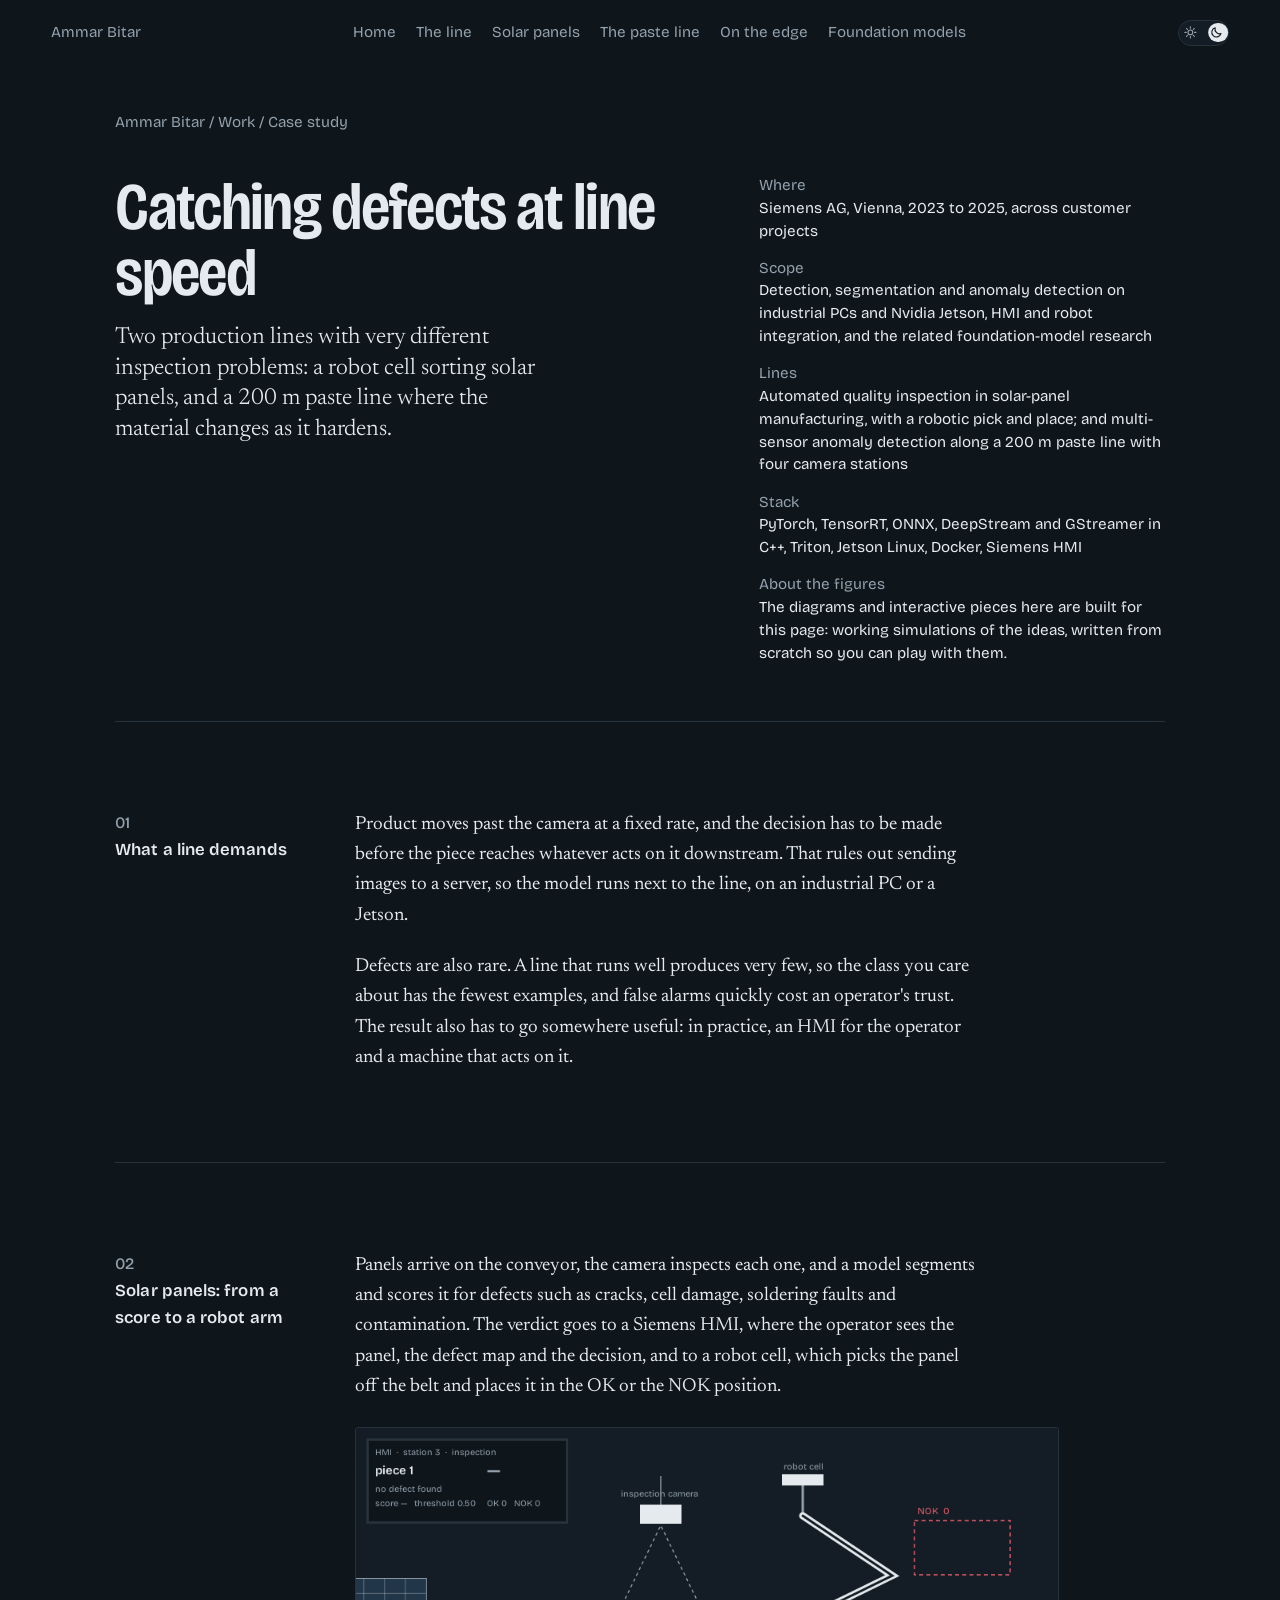
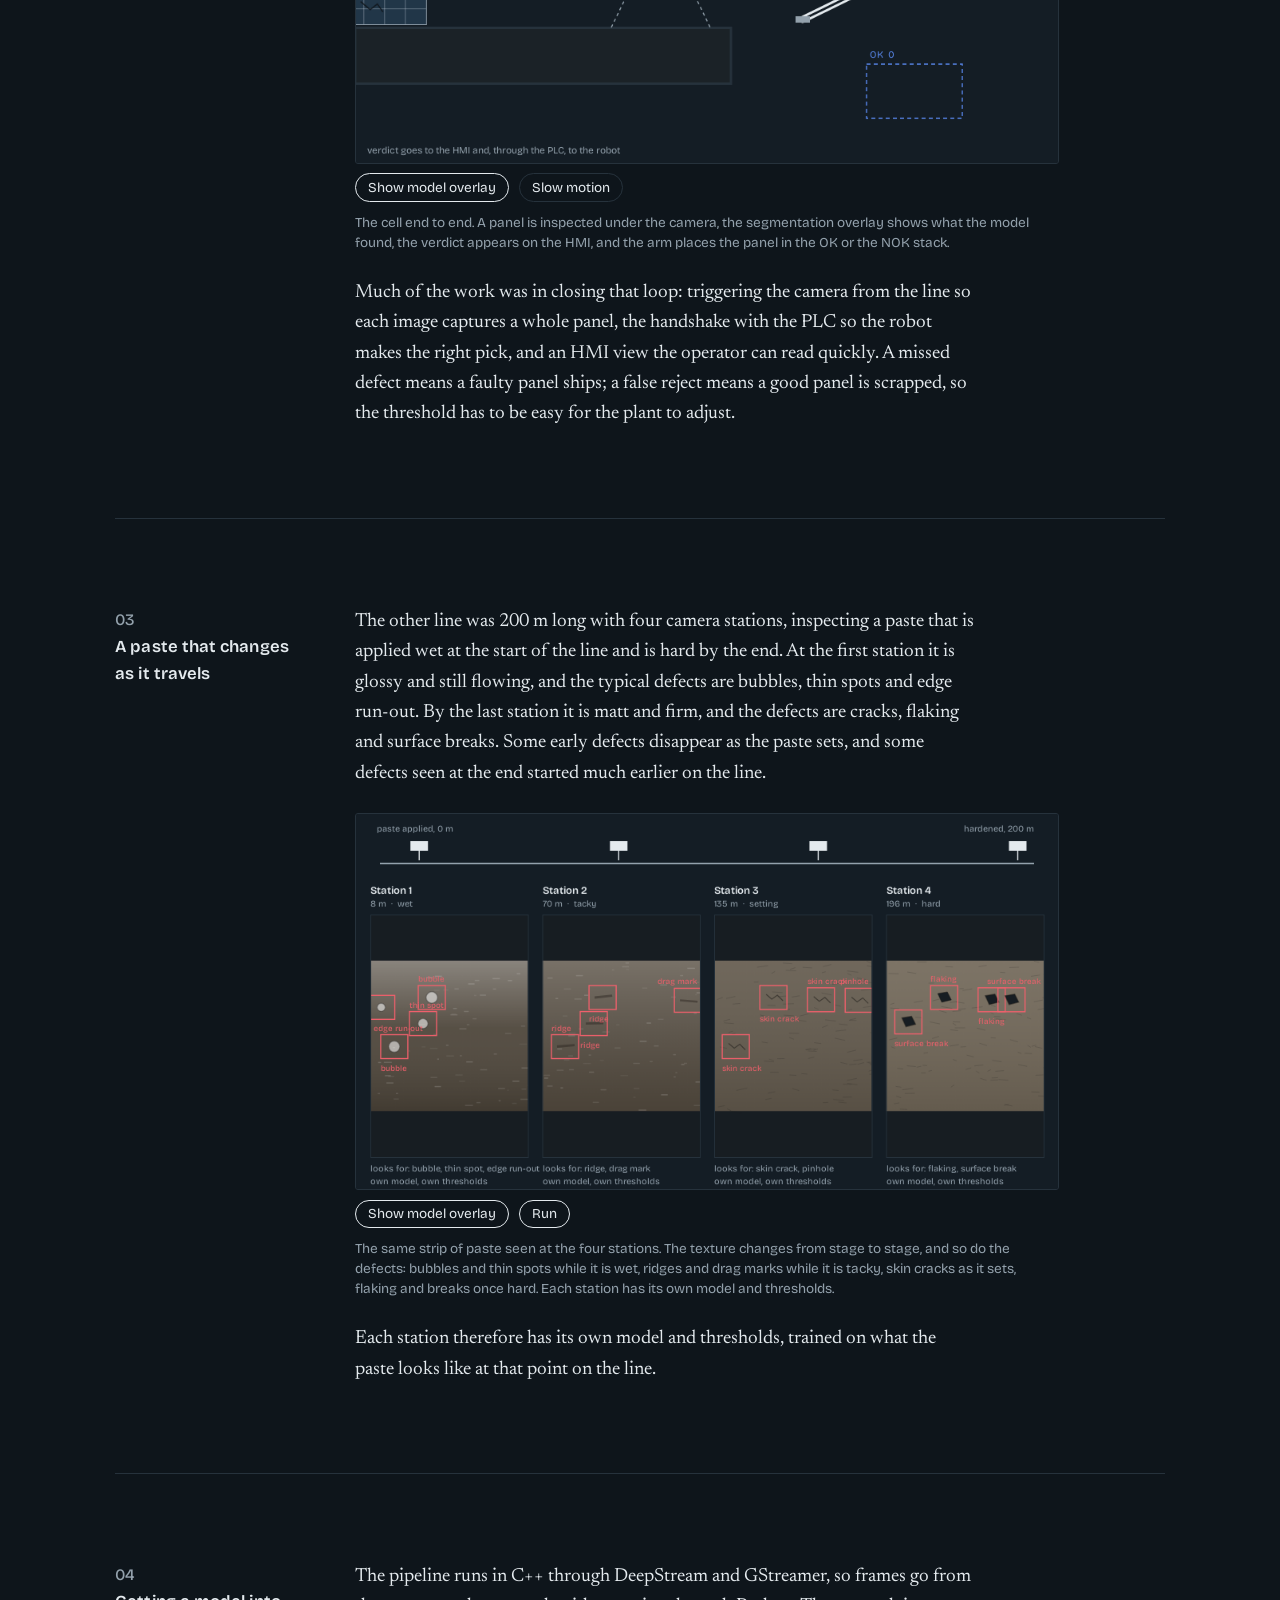
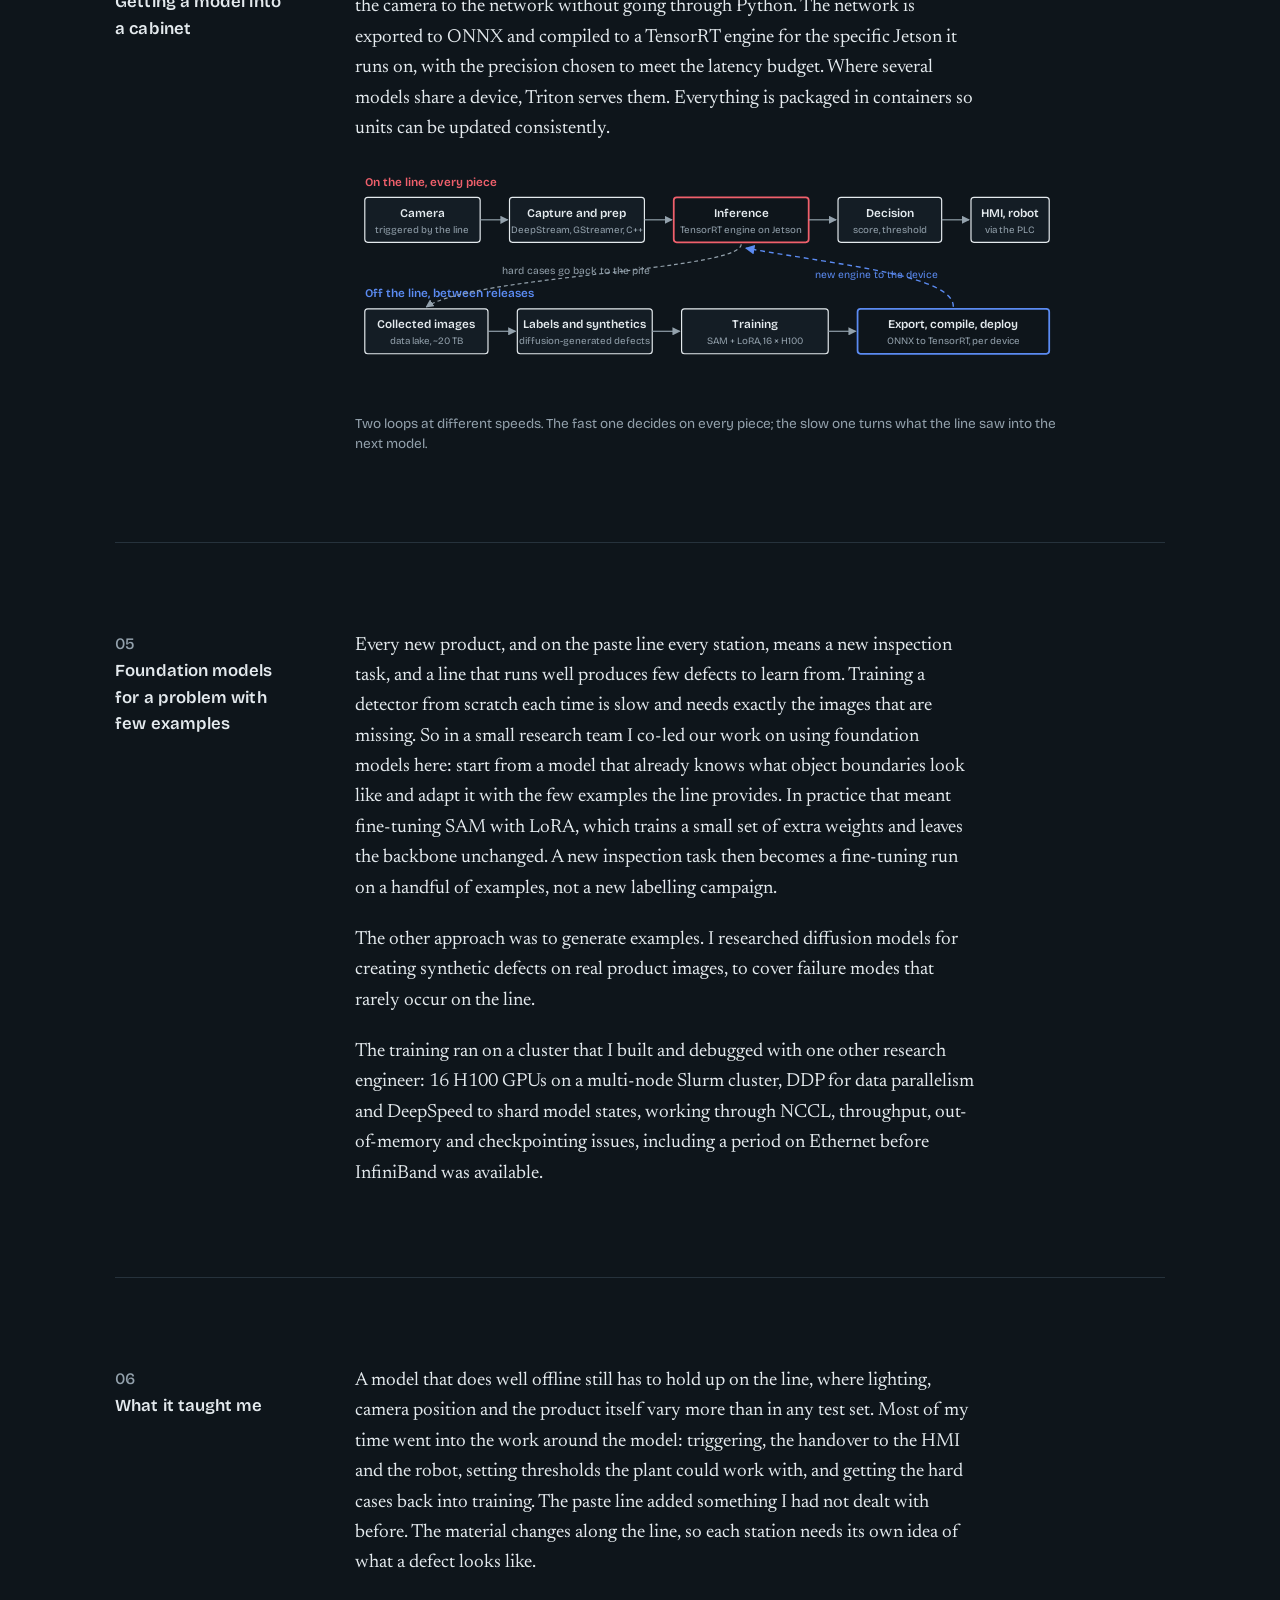
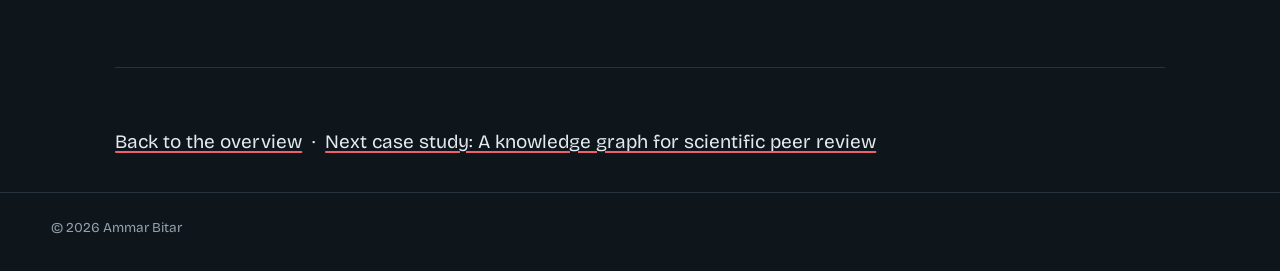
==== work/edge-vision.html @ 3772e3c0 "Name the theme switch for its setting, not its action With role="switch", the label "Switch to light" ====
<!DOCTYPE html>
<html lang="en">
<head>
<meta charset="utf-8">
<meta name="viewport" content="width=device-width, initial-scale=1">
<title>Catching defects at line speed: Ammar Bitar</title>
<meta name="description" content="Case study: edge computer vision on production lines at Siemens, from a solar-panel robot cell to a 200 m paste line with four camera stations.">
<meta property="og:title" content="Catching defects at line speed">
<meta property="og:description" content="Case study: edge computer vision on production lines at Siemens, from a solar-panel robot cell to a 200 m paste line with four camera stations.">
<link rel="icon" href="data:image/svg+xml,<svg xmlns='http://www.w3.org/2000/svg' viewBox='0 0 16 16'><rect x='3' y='3' width='4' height='4' fill='%23D23F4E'/><rect x='9' y='9' width='4' height='4' fill='%232C5FD0'/></svg>">
<link rel="canonical" href="https://ammar-bitar.github.io/work/edge-vision.html">
<meta property="og:url" content="https://ammar-bitar.github.io/work/edge-vision.html">
<meta property="og:type" content="article">
<meta property="og:image" content="https://ammar-bitar.github.io/assets/og.png">
<meta property="og:image:width" content="1200">
<meta property="og:image:height" content="630">
<meta name="twitter:card" content="summary_large_image">
<meta name="theme-color" content="#0E151B">
<script>try{var t=localStorage.getItem('theme');if(t==='light'||t==='dark')document.documentElement.dataset.theme=t}catch(e){}</script>
<link rel="preload" href="../assets/fonts/bricolage-grotesque.woff2" as="font" type="font/woff2" crossorigin>
<link rel="preload" href="../assets/fonts/newsreader.woff2" as="font" type="font/woff2" crossorigin>
<style>
@font-face{
  font-family:"Bricolage Grotesque";font-style:normal;font-display:swap;
  font-weight:200 800;font-stretch:75% 100%;
  src:url(../assets/fonts/bricolage-grotesque.woff2) format("woff2");
}
@font-face{
  font-family:"Newsreader";font-style:normal;font-display:swap;font-weight:200 800;
  src:url(../assets/fonts/newsreader.woff2) format("woff2");
}
@font-face{
  font-family:"Newsreader";font-style:italic;font-display:swap;font-weight:200 800;
  src:url(../assets/fonts/newsreader-italic.woff2) format("woff2");
}
:root{
  --paper:#0E151B;
  --paper-2:#141D25;
  --ink:#E4EAEE;
  --muted:#93A1AC;
  --rule:#26323C;
  --on:#F0606C;
  --off:#5B8BF2;
  --display:"Bricolage Grotesque", "Helvetica Neue", Arial, sans-serif;
  --text:"Newsreader", Georgia, "Times New Roman", serif;
  --gutter:clamp(1.25rem, 4vw, 3.5rem);
  --measure:62ch;
  color-scheme:dark;
}
:root[data-theme="light"]{
  --paper:#ECEFF1; --paper-2:#E1E6EA; --ink:#16212A; --muted:#586672;
  --rule:#C5CED5; --on:#D23F4E; --off:#2C5FD0; color-scheme:light;
}

*{box-sizing:border-box}
html{-webkit-text-size-adjust:100%;scroll-behavior:smooth}
@media (prefers-reduced-motion: reduce){html{scroll-behavior:auto}}
body{
  margin:0;background:var(--paper);color:var(--ink);
  font-family:var(--text);font-size:1.1875rem;line-height:1.6;
  font-optical-sizing:auto;text-rendering:optimizeLegibility;
}
img{max-width:100%;display:block}
a{color:inherit;text-decoration-thickness:1px;text-underline-offset:.18em;text-decoration-color:var(--muted)}
a:hover{text-decoration-color:var(--ink)}
:focus-visible{outline:2px solid var(--off);outline-offset:3px;border-radius:2px}
.sr{position:absolute;width:1px;height:1px;overflow:hidden;clip:rect(0 0 0 0);white-space:nowrap}
.skip{position:absolute;left:var(--gutter);top:-3rem;background:var(--ink);color:var(--paper);padding:.4rem .8rem;font-family:var(--display);font-size:.9rem;z-index:10}
.skip:focus{top:.75rem}

/* ---------- masthead ---------- */
.bar{
  display:flex;justify-content:space-between;align-items:baseline;gap:1rem;flex-wrap:wrap;
  padding:1.25rem var(--gutter) 0;font-family:var(--display);font-size:.95rem;color:var(--muted);
}
.bar nav{display:flex;gap:1.25rem;flex-wrap:wrap}
.bar nav a{text-decoration:none;color:var(--muted)}
.bar nav a:hover{color:var(--ink)}

/* ---------- theme switch ---------- */
.theme-switch{
  align-self:center;display:inline-flex;align-items:center;
  padding:0;margin:0;border:0;background:none;font:inherit;cursor:pointer;
  -webkit-tap-highlight-color:transparent;
}
.theme-switch .track{
  position:relative;display:inline-flex;align-items:center;justify-content:space-between;
  width:3.2rem;height:1.6rem;padding:0 .32rem;
  border:1px solid var(--rule);border-radius:1rem;background:var(--paper-2);
  transition:border-color .2s ease,background .2s ease;
}
.theme-switch:hover .track{border-color:var(--muted)}
.theme-switch .knob{
  position:absolute;left:.11rem;top:50%;width:1.2rem;height:1.2rem;margin-top:-.6rem;
  border-radius:50%;background:var(--ink);z-index:0;
  transform:translateX(1.76rem);
  transition:transform .24s cubic-bezier(.4,0,.2,1),background .2s ease;
}
.theme-switch .ico{
  position:relative;z-index:1;width:.8rem;height:.8rem;display:block;
  color:var(--muted);transition:color .2s ease;
}
.theme-switch .moon{color:var(--paper)}
:root[data-theme="light"] .theme-switch .knob{transform:translateX(0)}
:root[data-theme="light"] .theme-switch .sun{color:var(--paper)}
:root[data-theme="light"] .theme-switch .moon{color:var(--muted)}
@media (prefers-reduced-motion: reduce){.theme-switch .knob{transition:none}}
@media (max-width:600px){
  .bar{align-items:center}
  .bar > span{order:1}
  .theme-switch{order:2}
  .bar nav{order:3;flex-basis:100%;margin-top:.15rem}
}

/* ---------- hero ---------- */
.hero{padding:clamp(2rem,7vw,5rem) var(--gutter) 0}
.sensor{position:relative;width:100%}
.sensor canvas{display:block;width:100%;touch-action:pan-y;cursor:crosshair}
.hero-foot{
  display:grid;grid-template-columns:minmax(0,1fr) auto;gap:2rem;align-items:end;
  margin-top:clamp(1.5rem,4vw,2.75rem);padding-bottom:clamp(2.5rem,6vw,4.5rem);
  border-bottom:1px solid var(--rule);
}
.lede{
  margin:0;max-width:34ch;font-size:clamp(1.35rem,2.4vw,1.85rem);line-height:1.32;font-weight:350;
}
.legend{
  margin:0;font-family:var(--display);font-size:.85rem;line-height:1.45;color:var(--muted);
  max-width:24ch;
}
.legend span{display:inline-flex;align-items:center;gap:.4rem;margin-right:.8rem;color:var(--ink)}
.px{display:inline-block;width:.55rem;height:.55rem}
.px.on{background:var(--on)} .px.off{background:var(--off)}
.legend p{margin:.35rem 0 0}
@media (max-width:760px){.hero-foot{grid-template-columns:1fr}.legend{max-width:none}}

/* ---------- thread index ---------- */
.index{display:grid;border-bottom:1px solid var(--rule)}
.index a{
  display:grid;grid-template-columns:2.5rem minmax(0,1fr) minmax(0,1.3fr);gap:.2rem 1.5rem;align-items:baseline;
  padding:1.05rem 0;border-top:1px solid var(--rule);text-decoration:none;color:inherit;
}
.index a:first-child{border-top:0}
.index .k{font-family:var(--display);font-size:.85rem;color:var(--muted);font-variant-numeric:tabular-nums}
.index .n{font-family:var(--display);font-weight:600;font-size:1.15rem;letter-spacing:-.01em;font-variation-settings:"wdth" 90}
.index .d{font-size:1.02rem;color:var(--muted);line-height:1.4}
.index a:hover .n{text-decoration:underline;text-decoration-color:var(--on);text-underline-offset:.2em}
@media (max-width:760px){.index a{grid-template-columns:2.5rem minmax(0,1fr)}.index .d{grid-column:2}}
.now{margin:.9rem 0 0;font-family:var(--display);font-size:1rem;color:var(--muted)}
.now a{color:var(--ink)}
.more{font-family:var(--display);font-size:.98rem;margin:0 0 .9rem}
.more a{text-decoration-color:var(--on);text-decoration-thickness:1.5px}
.result{font-style:italic;font-size:1.15rem;line-height:1.45;margin:0 0 .8rem;max-width:var(--measure)}
.interests{margin:1.1em 0 0;font-family:var(--display);font-size:.95rem;color:var(--muted)}
.interests span{color:var(--ink)}

/* ---------- sections ---------- */
main{padding:0 var(--gutter)}
.sec{
  display:grid;grid-template-columns:minmax(9rem,15rem) minmax(0,1fr);gap:1rem clamp(1.5rem,5vw,5rem);
  padding:clamp(3rem,7vw,5.5rem) 0;border-bottom:1px solid var(--rule);
}
.sec > h2{
  margin:0;font-family:var(--display);font-weight:500;font-size:1.05rem;letter-spacing:.005em;
  font-variation-settings:"wdth" 100;align-self:start;position:sticky;top:1.5rem;
}
.sec > h2::before{content:"";display:inline-block;width:.45rem;height:.45rem;background:var(--on);margin:0 1.35rem .1rem 0;box-shadow:.7rem 0 0 var(--off)}
.sec > h2 small{display:block;padding-left:1.8rem;font-weight:400;color:var(--muted);font-size:.9rem;margin-top:.15rem}
@media (max-width:760px){
  .sec{grid-template-columns:minmax(0,1fr)}
  .sec > h2{position:static}
}
.prose p{margin:0 0 1.1em;max-width:var(--measure)}
.prose p:last-child{margin-bottom:0}

/* about */
.about{display:grid;grid-template-columns:minmax(0,1fr) minmax(11rem,15rem);gap:clamp(1.5rem,4vw,3.5rem);align-items:start}
.portrait{margin:0;justify-self:center;text-align:center}
.frame{
  width:clamp(8.5rem,14vw,11.5rem);aspect-ratio:1;border-radius:50%;overflow:hidden;margin:0 auto;
  background:var(--paper-2);box-shadow:0 0 0 1px var(--rule),0 0 0 7px var(--paper),0 0 0 8px var(--rule);
}
.frame img{width:170%;max-width:none;height:auto;margin:-18% 0 0 -36.7%;filter:saturate(.9)}
.portrait figcaption{font-family:var(--display);font-size:.82rem;line-height:1.45;color:var(--muted);margin-top:1.1rem;max-width:14rem}
@media (max-width:900px){
  .about{grid-template-columns:1fr}
  .portrait{order:-1;justify-self:start;text-align:left;display:flex;align-items:center;gap:1.25rem}
  .portrait .frame{margin:8px;flex:none;width:7rem}
  .portrait figcaption{margin-top:0}
}

/* threads */
.threads{display:grid;gap:0}
.thread{
  display:grid;grid-template-columns:3.25rem minmax(0,1fr);gap:0 1.25rem;
  padding:1.6rem 0;border-top:1px solid var(--rule);
}
.thread:first-child{border-top:0;padding-top:0}
.thread svg{width:3.25rem;height:3.25rem;margin-top:.3rem}
.thread h3{
  margin:0 0 .45rem;font-family:var(--display);font-weight:600;
  font-size:clamp(1.35rem,2.3vw,1.7rem);line-height:1.15;letter-spacing:-.012em;
  font-variation-settings:"wdth" 88;
}
.thread p{margin:0 0 .7rem;max-width:var(--measure)}
.tools{margin:0;padding:0;list-style:none;display:flex;flex-wrap:wrap;gap:.35rem .9rem;font-family:var(--display);font-size:.88rem;color:var(--muted)}

/* timeline */
.timeline{list-style:none;margin:0;padding:0}
.job{
  display:grid;grid-template-columns:7.5rem minmax(0,1fr);gap:.25rem 1.5rem;
  padding:1.4rem 0;border-top:1px solid var(--rule);
}
.job:first-child{border-top:0;padding-top:0}
.when{font-family:var(--display);font-size:.95rem;color:var(--muted);padding-top:.3rem;font-variant-numeric:tabular-nums}
.job h3{margin:0;font-family:var(--display);font-weight:600;font-size:1.3rem;line-height:1.2;letter-spacing:-.01em}
.role{margin:.15rem 0 .8rem;font-family:var(--display);font-size:1rem;color:var(--muted)}
.job ul{margin:0;padding:0 0 0 1.05rem;max-width:var(--measure)}
.job li{margin:0 0 .35rem;padding-left:.2rem;font-size:1.08rem}
.job li::marker{content:"▪ ";color:var(--muted)}
.job:nth-child(odd) li:nth-child(odd)::marker{color:var(--on)}
.job:nth-child(even) li:nth-child(even)::marker{color:var(--off)}
@media (max-width:560px){.job{grid-template-columns:1fr}.when{padding-top:0}}

/* writing */
.pubs{list-style:none;margin:0;padding:0}
.pub{padding:0 0 1.6rem}
.pub:last-child{padding-bottom:0}
.pub .title{font-size:clamp(1.3rem,2.2vw,1.6rem);line-height:1.3;font-style:italic;margin:0 0 .3rem;max-width:40ch}
.pub .meta{margin:0;font-family:var(--display);font-size:.95rem;color:var(--muted)}
.pub .meta a{color:var(--ink)}
.aside{grid-column:2;margin:1.6rem 0 0;font-family:var(--display);font-size:.95rem;color:var(--muted)}
@media (max-width:760px){.aside{grid-column:1}}
.status{display:inline-block;margin-left:.2rem;padding:.02rem .45rem;border:1px solid var(--rule);border-radius:1rem;font-size:.8rem}

/* toolkit */
.kit{margin:0;display:grid;grid-template-columns:minmax(9rem,13rem) minmax(0,1fr);max-width:52rem}
.kit dt,.kit dd{padding:.7rem 0;border-top:1px solid var(--rule);margin:0}
.kit dt:first-of-type,.kit dd:first-of-type{border-top:0;padding-top:0}
.kit dt{font-family:var(--display);font-weight:500;font-size:.98rem;padding-right:1rem}
.kit dd{font-size:1.05rem}
@media (max-width:560px){
  .kit{grid-template-columns:1fr}
  .kit dd{border-top:0;padding-top:0}
  .kit dt:not(:first-of-type){padding-top:.9rem}
}

/* education */
.edu{display:grid;grid-template-columns:repeat(auto-fit,minmax(min(15rem,100%),1fr));gap:2rem 3rem;max-width:56rem}
.edu h3{margin:0 0 .25rem;font-family:var(--display);font-weight:600;font-size:1.2rem;line-height:1.25}
.edu p{margin:0}
.edu .where{font-family:var(--display);font-size:.95rem;color:var(--muted);margin-bottom:.5rem}

/* contact */
.contact h2.big::before{content:none}
.contact h2.big{
  grid-column:1/-1;position:static;margin:0;
  font-family:var(--display);font-weight:600;font-variation-settings:"wdth" 80;
  font-size:clamp(2.6rem,8vw,6.5rem);line-height:.95;letter-spacing:-.03em;
}
.links{grid-column:1/-1;display:flex;flex-wrap:wrap;gap:1rem 2.5rem;margin-top:1.25rem;font-family:var(--display);font-size:clamp(1.1rem,2vw,1.35rem)}
.links a{text-decoration-color:var(--on);text-decoration-thickness:2px}
.links a:nth-child(2){text-decoration-color:var(--off)}
.contact{border-bottom:0}

footer{
  display:flex;justify-content:space-between;flex-wrap:wrap;gap:.5rem 1rem;
  padding:1.5rem var(--gutter) 2rem;font-family:var(--display);font-size:.85rem;color:var(--muted);
  border-top:1px solid var(--rule);
}
@media print{
  .bar nav,.sensor,.legend,.theme-switch{display:none}
  .sr.print{position:static;width:auto;height:auto;clip:auto}
}

/* ---------- case study ---------- */
.cs{max-width:72rem;margin:0 auto;padding:0 var(--gutter)}
.crumb{font-family:var(--display);font-size:.95rem;color:var(--muted);margin:0 0 2.5rem}
.crumb a{text-decoration:none;color:var(--muted)} .crumb a:hover{color:var(--ink)}
.cs-head{display:grid;grid-template-columns:minmax(0,1.4fr) minmax(14rem,1fr);gap:2rem clamp(2rem,6vw,6rem);padding-bottom:clamp(2rem,5vw,3.5rem);border-bottom:1px solid var(--rule)}
.cs-head h1{margin:0 0 1rem;font-family:var(--display);font-weight:600;font-variation-settings:"wdth" 84;font-size:clamp(2.2rem,5.2vw,4.2rem);line-height:1;letter-spacing:-.025em}
.cs-head .lede{font-size:clamp(1.2rem,1.9vw,1.45rem)}
.facts{margin:0;font-family:var(--display);font-size:.95rem;line-height:1.5}
.facts dt{color:var(--muted);margin-top:.9rem} .facts dt:first-child{margin-top:0}
.facts dd{margin:0;color:var(--ink)}
@media (max-width:760px){.cs-head{grid-template-columns:minmax(0,1fr)}}
.cs .sec{grid-template-columns:minmax(7rem,11rem) minmax(0,1fr)}
@media (max-width:760px){.cs .sec{grid-template-columns:minmax(0,1fr)}.cs .sec > h2 b{display:inline;margin-left:.5rem}}
.cs .sec > h2::before{content:none}
.cs .sec > h2{font-variation-settings:"wdth" 100;font-size:1rem;color:var(--muted);font-weight:500}
.cs .sec > h2 b{display:block;color:var(--ink);font-weight:600;font-size:1.05rem;margin-top:.1rem}
.fig{margin:1.5rem 0 1.6rem;max-width:44rem}
.fig svg{width:100%;height:auto;display:block;font-family:var(--display)}
.fig figcaption{font-family:var(--display);font-size:.85rem;color:var(--muted);margin-top:.7rem;line-height:1.45}
.callout{border-left:2px solid var(--off);padding:.2rem 0 .2rem 1.1rem;margin:1.4rem 0;max-width:var(--measure)}
.callout p{margin:0 0 .6em} .callout p:last-child{margin:0}
.callout.on{border-color:var(--on)}
.cs ul.plain{margin:0 0 1.1em;padding-left:1.1rem;max-width:var(--measure)}
.cs ul.plain li{margin:0 0 .45rem}
.cs ul.plain li::marker{color:var(--muted)}
.backlink{font-family:var(--display);padding:2.5rem 0 1rem}
.backlink a{text-decoration-color:var(--on);text-decoration-thickness:2px}

.sim{margin:1.5rem 0 1.6rem;max-width:44rem}
.fig:last-child,.sim:last-child{margin-bottom:0}
.sim canvas{display:block;width:100%;height:auto;border:1px solid var(--rule);border-radius:3px;background:var(--paper-2)}
.sim figcaption{font-family:var(--display);font-size:.85rem;color:var(--muted);margin-top:.7rem;line-height:1.45}
.sim .ctl{display:flex;gap:.6rem;flex-wrap:wrap;margin:.6rem 0 0;font-family:var(--display);font-size:.85rem}
.sim .ctl button{font:inherit;color:var(--ink);background:none;border:1px solid var(--rule);border-radius:1rem;padding:.15rem .75rem;cursor:pointer}
.sim .ctl button[aria-pressed="true"]{border-color:var(--ink)}
.sim .ctl label{display:inline-flex;align-items:center;gap:.4rem;color:var(--muted)}

/* ---------- floating contact ---------- */
.fab{
  position:fixed;right:clamp(1rem,3vw,2rem);bottom:clamp(1rem,3vw,2rem);z-index:40;
  display:flex;flex-direction:column;align-items:flex-end;gap:.5rem;
  font-family:var(--display);
}
.fab-links{
  display:flex;flex-direction:column;align-items:stretch;gap:.35rem;
  opacity:0;visibility:hidden;transform:translateY(.4rem) scale(.98);pointer-events:none;
  transition:opacity .18s ease,transform .18s ease,visibility 0s linear .18s;
}
.fab[data-open="true"] .fab-links{opacity:1;visibility:visible;transform:none;pointer-events:auto;transition-delay:0s}
.fab-links a{
  background:var(--paper);border:1px solid var(--rule);border-radius:2rem;
  padding:.45rem .9rem;font-size:.92rem;text-decoration:none;color:var(--ink);
  box-shadow:0 2px 10px rgba(0,0,0,.07);white-space:nowrap;display:flex;align-items:center;gap:.5rem;
}
.fab-links a:hover{border-color:var(--ink)}
.fab-links a i{width:.5rem;height:.5rem;display:inline-block;flex:none}
.fab-btn{
  display:flex;align-items:center;gap:.55rem;cursor:pointer;
  background:var(--ink);color:var(--paper);border:0;border-radius:2rem;
  padding:.6rem 1.05rem;font:inherit;font-weight:500;font-size:.95rem;
  box-shadow:0 3px 14px rgba(0,0,0,.14);
}
.fab-btn:hover{transform:translateY(-1px)}
.fab-btn .px2{display:inline-flex;gap:.2rem}
.fab-btn .px2 i{width:.4rem;height:.4rem;display:block}
.fab-btn .px2 i:first-child{background:var(--on)}
.fab-btn .px2 i:last-child{background:var(--off)}
.fab canvas{position:absolute;right:-6px;bottom:-6px;width:230px;height:120px;pointer-events:none}
.fab.tucked{opacity:0;visibility:hidden;transform:translateY(1rem);pointer-events:none;transition:opacity .25s ease,transform .25s ease,visibility 0s linear .25s}
.fab{transition:opacity .25s ease,transform .25s ease}
@media (prefers-reduced-motion: reduce){.fab,.fab-links,.fab-btn{transition:none}}
@media print{.fab{display:none}}
.tag{display:inline-block;font-family:var(--display);font-size:.78rem;padding:.05rem .5rem;border:1px solid var(--rule);border-radius:1rem;color:var(--muted);vertical-align:.15em}
</style>
</head>
<body>
<a class="skip" href="#main">Skip to content</a>
<header>
  <div class="bar">
    <span>Ammar Bitar</span>
    <nav aria-label="Sections"><a href="../">Home</a><a href="#line">The line</a><a href="#solar">Solar panels</a><a href="#paste">The paste line</a><a href="#edge">On the edge</a><a href="#fm">Foundation models</a></nav>
    <button class="theme-switch" id="themeBtn" type="button" role="switch" aria-checked="true" aria-label="Dark theme" title="Dark theme">
      <span class="track">
        <svg class="ico sun" viewBox="0 0 24 24" fill="none" stroke="currentColor" stroke-width="2" stroke-linecap="round" aria-hidden="true">
          <circle cx="12" cy="12" r="4.4"/>
          <path d="M12 1.6v2.6M12 19.8v2.6M22.4 12h-2.6M4.2 12H1.6M19.35 4.65l-1.84 1.84M6.49 17.51l-1.84 1.84M19.35 19.35l-1.84-1.84M6.49 6.49L4.65 4.65"/>
        </svg>
        <svg class="ico moon" viewBox="0 0 24 24" fill="none" stroke="currentColor" stroke-width="2" stroke-linecap="round" stroke-linejoin="round" aria-hidden="true">
          <path d="M20.6 14.3A8.8 8.8 0 0 1 9.7 3.4a8.8 8.8 0 1 0 10.9 10.9z"/>
        </svg>
        <span class="knob"></span>
      </span>
    </button>
  </div>
</header>
<main id="main" class="cs" style="padding-top:clamp(2rem,6vw,4rem)">
  <p class="crumb"><a href="../">Ammar Bitar</a> / Work / Case study</p>
  <div class="cs-head">
    <div>
      <h1>Catching defects at line speed</h1>
      <p class="lede">Two production lines with very different inspection problems: a robot cell sorting solar panels, and a 200 m paste line where the material changes as it hardens.</p>
    </div>
    <dl class="facts">
      <dt>Where</dt><dd>Siemens AG, Vienna, 2023 to 2025, across customer projects</dd>
      <dt>Scope</dt><dd>Detection, segmentation and anomaly detection on industrial PCs and Nvidia Jetson, HMI and robot integration, and the related foundation-model research</dd>
      <dt>Lines</dt><dd>Automated quality inspection in solar-panel manufacturing, with a robotic pick and place; and multi-sensor anomaly detection along a 200 m paste line with four camera stations</dd>
      <dt>Stack</dt><dd>PyTorch, TensorRT, ONNX, DeepStream and GStreamer in C++, Triton, Jetson Linux, Docker, Siemens HMI</dd>
      <dt>About the figures</dt><dd>The diagrams and interactive pieces here are built for this page: working simulations of the ideas, written from scratch so you can play with them.</dd>
    </dl>
  </div>

  <section class="sec" id="line" aria-labelledby="li-h">
    <h2 id="li-h">01<b>What a line demands</b></h2>
    <div class="prose">
      <p>Product moves past the camera at a fixed rate, and the decision has to be made before the piece reaches whatever acts on it downstream. That rules out sending images to a server, so the model runs next to the line, on an industrial PC or a Jetson.</p>
      <p>Defects are also rare. A line that runs well produces very few, so the class you care about has the fewest examples, and false alarms quickly cost an operator's trust. The result also has to go somewhere useful: in practice, an HMI for the operator and a machine that acts on it.</p>
    </div>
  </section>

  <section class="sec" id="solar" aria-labelledby="so-h">
    <h2 id="so-h">02<b>Solar panels: from a score to a robot arm</b></h2>
    <div class="prose">
      <p>Panels arrive on the conveyor, the camera inspects each one, and a model segments and scores it for defects such as cracks, cell damage, soldering faults and contamination. The verdict goes to a Siemens HMI, where the operator sees the panel, the defect map and the decision, and to a robot cell, which picks the panel off the belt and places it in the OK or the NOK position.</p>
      <figure class="sim">
        <canvas id="solarC" width="880" height="420" aria-label="Simulated solar-panel inspection cell: a conveyor, an inspection camera, a robot arm placing panels into OK and NOK positions, and an HMI readout" role="img"></canvas>
        <div class="ctl">
          <button type="button" id="sOverlay" aria-pressed="true">Show model overlay</button>
          <button type="button" id="sSlow" aria-pressed="false">Slow motion</button>
        </div>
        <figcaption>The cell end to end. A panel is inspected under the camera, the segmentation overlay shows what the model found, the verdict appears on the HMI, and the arm places the panel in the OK or the NOK stack.</figcaption>
      </figure>
      <p>Much of the work was in closing that loop: triggering the camera from the line so each image captures a whole panel, the handshake with the PLC so the robot makes the right pick, and an HMI view the operator can read quickly. A missed defect means a faulty panel ships; a false reject means a good panel is scrapped, so the threshold has to be easy for the plant to adjust.</p>
    </div>
  </section>

  <section class="sec" id="paste" aria-labelledby="pa-h">
    <h2 id="pa-h">03<b>A paste that changes as it travels</b></h2>
    <div class="prose">
      <p>The other line was 200 m long with four camera stations, inspecting a paste that is applied wet at the start of the line and is hard by the end. At the first station it is glossy and still flowing, and the typical defects are bubbles, thin spots and edge run-out. By the last station it is matt and firm, and the defects are cracks, flaking and surface breaks. Some early defects disappear as the paste sets, and some defects seen at the end started much earlier on the line.</p>
      <figure class="sim">
        <canvas id="pasteC" width="880" height="470" aria-label="Simulated paste line: four camera stations along 200 metres, each showing the paste at a different stage of hardening with the defect types typical of that stage" role="img"></canvas>
        <div class="ctl">
          <button type="button" id="pOverlay" aria-pressed="true">Show model overlay</button>
          <button type="button" id="pRun" aria-pressed="true">Run</button>
        </div>
        <figcaption>The same strip of paste seen at the four stations. The texture changes from stage to stage, and so do the defects: bubbles and thin spots while it is wet, ridges and drag marks while it is tacky, skin cracks as it sets, flaking and breaks once hard. Each station has its own model and thresholds.</figcaption>
      </figure>
      <p>Each station therefore has its own model and thresholds, trained on what the paste looks like at that point on the line.</p>
    </div>
  </section>

  <section class="sec" id="edge" aria-labelledby="ed-h">
    <h2 id="ed-h">04<b>Getting a model into a cabinet</b></h2>
    <div class="prose">
      <p>The pipeline runs in C++ through DeepStream and GStreamer, so frames go from the camera to the network without going through Python. The network is exported to ONNX and compiled to a TensorRT engine for the specific Jetson it runs on, with the precision chosen to meet the latency budget. Where several models share a device, Triton serves them. Everything is packaged in containers so units can be updated consistently.</p>
      <figure class="fig">
        <svg viewBox="0 0 720 240" role="img" aria-labelledby="ed-t">
          <title id="ed-t">Two loops: on the line, camera to capture, inference, decision and the HMI or robot; off the line, collected images to labelling, training and a compiled engine deployed back to the edge device.</title>
          <defs><marker id="ea" viewBox="0 0 8 8" refX="7" refY="4" markerWidth="7" markerHeight="7" orient="auto"><path d="M0 0L8 4L0 8z" fill="var(--muted)"/></marker>
          <marker id="eb" viewBox="0 0 8 8" refX="7" refY="4" markerWidth="7" markerHeight="7" orient="auto"><path d="M0 0L8 4L0 8z" fill="var(--off)"/></marker></defs>
          <text x="10" y="18" font-size="12" font-weight="600" fill="var(--on)">On the line, every piece</text>
          <g font-size="12" font-weight="600" fill="var(--ink)">
            <rect x="10" y="30" width="118" height="46" rx="3" fill="var(--paper-2)" stroke="var(--ink)" stroke-width="1.2"/><text x="69" y="50" text-anchor="middle">Camera</text><text x="69" y="66" text-anchor="middle" font-weight="400" font-size="10" fill="var(--muted)">triggered by the line</text>
            <rect x="158" y="30" width="138" height="46" rx="3" fill="var(--paper-2)" stroke="var(--ink)" stroke-width="1.2"/><text x="227" y="50" text-anchor="middle">Capture and prep</text><text x="227" y="66" text-anchor="middle" font-weight="400" font-size="10" fill="var(--muted)">DeepStream, GStreamer, C++</text>
            <rect x="326" y="30" width="138" height="46" rx="3" fill="var(--paper)" stroke="var(--on)" stroke-width="1.8"/><text x="395" y="50" text-anchor="middle">Inference</text><text x="395" y="66" text-anchor="middle" font-weight="400" font-size="10" fill="var(--muted)">TensorRT engine on Jetson</text>
            <rect x="494" y="30" width="106" height="46" rx="3" fill="var(--paper-2)" stroke="var(--ink)" stroke-width="1.2"/><text x="547" y="50" text-anchor="middle">Decision</text><text x="547" y="66" text-anchor="middle" font-weight="400" font-size="10" fill="var(--muted)">score, threshold</text>
            <rect x="630" y="30" width="80" height="46" rx="3" fill="var(--paper-2)" stroke="var(--ink)" stroke-width="1.2"/><text x="670" y="50" text-anchor="middle">HMI, robot</text><text x="670" y="66" text-anchor="middle" font-weight="400" font-size="10" fill="var(--muted)">via the PLC</text>
          </g>
          <g stroke="var(--muted)" stroke-width="1.2" fill="none" marker-end="url(#ea)">
            <path d="M128 53 L156 53"/><path d="M296 53 L324 53"/><path d="M464 53 L492 53"/><path d="M600 53 L628 53"/>
          </g>
          <text x="10" y="132" font-size="12" font-weight="600" fill="var(--off)">Off the line, between releases</text>
          <g font-size="12" font-weight="600" fill="var(--ink)">
            <rect x="10" y="144" width="126" height="46" rx="3" fill="var(--paper-2)" stroke="var(--ink)" stroke-width="1.2"/><text x="73" y="164" text-anchor="middle">Collected images</text><text x="73" y="180" text-anchor="middle" font-weight="400" font-size="10" fill="var(--muted)">data lake, ~20 TB</text>
            <rect x="166" y="144" width="138" height="46" rx="3" fill="var(--paper-2)" stroke="var(--ink)" stroke-width="1.2"/><text x="235" y="164" text-anchor="middle">Labels and synthetics</text><text x="235" y="180" text-anchor="middle" font-weight="400" font-size="10" fill="var(--muted)">diffusion-generated defects</text>
            <rect x="334" y="144" width="150" height="46" rx="3" fill="var(--paper-2)" stroke="var(--ink)" stroke-width="1.2"/><text x="409" y="164" text-anchor="middle">Training</text><text x="409" y="180" text-anchor="middle" font-weight="400" font-size="10" fill="var(--muted)">SAM + LoRA, 16 × H100</text>
            <rect x="514" y="144" width="196" height="46" rx="3" fill="var(--paper)" stroke="var(--off)" stroke-width="1.8"/><text x="612" y="164" text-anchor="middle">Export, compile, deploy</text><text x="612" y="180" text-anchor="middle" font-weight="400" font-size="10" fill="var(--muted)">ONNX to TensorRT, per device</text>
          </g>
          <g stroke="var(--muted)" stroke-width="1.2" fill="none" marker-end="url(#ea)">
            <path d="M136 167 L164 167"/><path d="M304 167 L332 167"/><path d="M484 167 L512 167"/>
          </g>
          <path d="M395 78 C 395 105, 120 110, 73 142" fill="none" stroke="var(--muted)" stroke-width="1.2" stroke-dasharray="4 3" marker-end="url(#ea)"/>
          <text x="150" y="108" font-size="10.5" fill="var(--muted)">hard cases go back to the pile</text>
          <path d="M612 142 C 612 110, 500 100, 400 82" fill="none" stroke="var(--off)" stroke-width="1.4" stroke-dasharray="5 4" marker-end="url(#eb)"/>
          <text x="470" y="112" font-size="10.5" fill="var(--off)">new engine to the device</text>
        </svg>
        <figcaption>Two loops at different speeds. The fast one decides on every piece; the slow one turns what the line saw into the next model.</figcaption>
      </figure>
    </div>
  </section>

  <section class="sec" id="fm" aria-labelledby="fm-h">
    <h2 id="fm-h">05<b>Foundation models for a problem with few examples</b></h2>
    <div class="prose">
      <p>Every new product, and on the paste line every station, means a new inspection task, and a line that runs well produces few defects to learn from. Training a detector from scratch each time is slow and needs exactly the images that are missing. So in a small research team I co-led our work on using foundation models here: start from a model that already knows what object boundaries look like and adapt it with the few examples the line provides. In practice that meant fine-tuning SAM with LoRA, which trains a small set of extra weights and leaves the backbone unchanged. A new inspection task then becomes a fine-tuning run on a handful of examples, not a new labelling campaign.</p>
      <p>The other approach was to generate examples. I researched diffusion models for creating synthetic defects on real product images, to cover failure modes that rarely occur on the line.</p>
      <p>The training ran on a cluster that I built and debugged with one other research engineer: 16 H100 GPUs on a multi-node Slurm cluster, DDP for data parallelism and DeepSpeed to shard model states, working through NCCL, throughput, out-of-memory and checkpointing issues, including a period on Ethernet before InfiniBand was available.</p>
    </div>
  </section>

  <section class="sec" id="learn" aria-labelledby="lr-h">
    <h2 id="lr-h">06<b>What it taught me</b></h2>
    <div class="prose">
      <p>A model that does well offline still has to hold up on the line, where lighting, camera position and the product itself vary more than in any test set. Most of my time went into the work around the model: triggering, the handover to the HMI and the robot, setting thresholds the plant could work with, and getting the hard cases back into training. The paste line added something I had not dealt with before. The material changes along the line, so each station needs its own idea of what a defect looks like.</p>
    </div>
  </section>

  <p class="backlink"><a href="../">Back to the overview</a> &nbsp;·&nbsp; <a href="../work/knowledge-graph.html">Next case study: A knowledge graph for scientific peer review</a></p>
</main>

<div class="fab" id="fab" data-open="false">
  <canvas id="fabSpark" width="460" height="240" aria-hidden="true"></canvas>
  <div class="fab-links" id="fabLinks">
    <a href="mailto:ammar.bitar@outlook.com"><i style="background:var(--on)"></i>ammar.bitar@outlook.com</a>
    <a href="https://www.linkedin.com/in/ammar-bitar"><i style="background:var(--off)"></i>LinkedIn</a>
  </div>
  <button class="fab-btn" id="fabBtn" type="button" aria-expanded="false" aria-controls="fabLinks">
    <span class="px2" aria-hidden="true"><i></i><i></i></span>Contact me
  </button>
</div>

<footer>
  <span>© 2026 Ammar Bitar</span>
</footer>
<script>
(function(){
  var root=document.documentElement, btn=document.getElementById('themeBtn');
  var tc=document.querySelector('meta[name="theme-color"]');
  function current(){return root.dataset.theme==='light'?'light':'dark'}
  function sync(){
    var dark=current()==='dark';
    btn.setAttribute('aria-checked',dark?'true':'false');
    if(tc) tc.setAttribute('content',dark?'#0E151B':'#ECEFF1');
  }
  sync();
  btn.addEventListener('click',function(){var n=current()==='dark'?'light':'dark';root.dataset.theme=n;try{localStorage.setItem('theme',n)}catch(e){}sync();window.dispatchEvent(new Event('themechange'))});
})();
</script>

<script>
(function(){
  var fab=document.getElementById('fab'), btn=document.getElementById('fabBtn'), links=document.getElementById('fabLinks');
  if(!fab) return;
  var reduce=window.matchMedia('(prefers-reduced-motion: reduce)').matches;
  function open(v){ fab.dataset.open=v?'true':'false'; btn.setAttribute('aria-expanded',v?'true':'false'); }
  btn.addEventListener('click',function(e){ e.stopPropagation(); open(fab.dataset.open!=='true'); burst(18); });
  document.addEventListener('click',function(e){ if(!fab.contains(e.target)) open(false); });
  document.addEventListener('keydown',function(e){ if(e.key==='Escape') open(false); });
  fab.addEventListener('mouseenter',function(){ if(!reduce) burst(8); });

  /* the button sheds ON/OFF events when it moves, like everything else here */
  var c=document.getElementById('fabSpark'), x=c&&c.getContext('2d'), evs=[], raf=0;
  function colors(){var cs=getComputedStyle(document.documentElement);return[cs.getPropertyValue('--on').trim(),cs.getPropertyValue('--off').trim()]}
  function burst(n){
    if(!x||reduce) return;
    var r=c.width, b=c.height;
    for(var i=0;i<n;i++){
      var a=Math.PI*(0.75+Math.random()*0.9), s=1.2+Math.random()*3.4;
      evs.push({x:r-60+Math.random()*26,y:b-40+Math.random()*16,vx:Math.cos(a)*s,vy:Math.sin(a)*s-1.1,p:Math.random()<.5?0:1,e:1});
    }
    if(!raf) raf=requestAnimationFrame(tick);
  }
  function tick(){
    var cl=colors(); x.clearRect(0,0,c.width,c.height);
    for(var i=evs.length-1;i>=0;i--){
      var e=evs[i]; e.x+=e.vx; e.y+=e.vy; e.vy+=0.11; e.e*=0.955;
      if(e.e<0.06||e.y>c.height+20){ evs.splice(i,1); continue; }
      x.globalAlpha=e.e; x.fillStyle=cl[e.p]; x.fillRect(e.x,e.y,5,5);
    }
    x.globalAlpha=1;
    raf = evs.length ? requestAnimationFrame(tick) : 0;
  }
  var lastY=window.scrollY, acc=0;
  window.addEventListener('scroll',function(){
    var dy=Math.abs(window.scrollY-lastY); lastY=window.scrollY; acc+=dy;
    if(acc>900){ acc=0; burst(6); }
  },{passive:true});

  /* stay off the first screen, which already has the nav's Contact link,
     and step aside once the real contact section is on screen */
  var away={}, watch={top:document.querySelector('.hero, .cs-head'), contact:document.getElementById('contact')};
  if('IntersectionObserver' in window){
    Object.keys(watch).forEach(function(k){
      if(!watch[k]) return;
      new IntersectionObserver(function(es){
        away[k]=es[0].isIntersecting;
        var t=away.top||away.contact;
        fab.classList.toggle('tucked',t);
        if(t) open(false);
      },{threshold:k==='contact'?.25:0}).observe(watch[k]);
    });
  }
})();
</script>
<script>
(function(){
  function col(){var cs=getComputedStyle(document.documentElement);return{ink:cs.getPropertyValue('--ink').trim(),on:cs.getPropertyValue('--on').trim(),off:cs.getPropertyValue('--off').trim(),mut:cs.getPropertyValue('--muted').trim(),p2:cs.getPropertyValue('--paper-2').trim(),rule:cs.getPropertyValue('--rule').trim(),paper:cs.getPropertyValue('--paper').trim()}}
  var reduce=window.matchMedia('(prefers-reduced-motion: reduce)').matches;
  function mk(seed){return function(){seed=(seed*16807)%2147483647;return seed/2147483647}}
  function press(id,on){var e=document.getElementById(id); if(e) e.setAttribute('aria-pressed',!!on)}

  /* ================= 1. solar cell: inspect, HMI, robot pick and place ================= */
  (function(){
    var c=document.getElementById('solarC'), x=c.getContext('2d'), W=c.width, H=c.height;
    var overlay=true, slow=false, raf=0, visible=true, last=performance.now(), r=mk(7);
    var BELT_Y=250, BELT_H=70, PICK_X=330, PANEL_W=104, PANEL_H=58;
    var DEFECTS=['micro-crack','cell damage','solder fault','contamination'];
    var stacks={ok:0,nok:0}, hmi={id:0,verdict:'—',defect:'',score:0};
    // one panel at a time through a small state machine
    var st, panel;
    function newPanel(){ var bad=r()<0.3;
      return {x:-70, id:++hmi.id, bad:bad, kind:bad?DEFECTS[Math.floor(r()*4)]:'',
              score:bad?0.63+r()*0.32:0.03+r()*0.2, dx:0.2+r()*0.6, dy:0.25+r()*0.5, lift:0}; }
    function reset(){ panel=newPanel(); st={name:'travel',t:0}; }
    reset();
    var ARM={x:560,y:110,l1:135,l2:125,tx:560,ty:240,grip:false};
    function ik(tx,ty){ var dx=tx-ARM.x, dy=ty-ARM.y, d=Math.min(Math.hypot(dx,dy),ARM.l1+ARM.l2-1);
      var a=Math.atan2(dy,dx), c2=(d*d-ARM.l1*ARM.l1-ARM.l2*ARM.l2)/(2*ARM.l1*ARM.l2);
      c2=Math.max(-1,Math.min(1,c2)); var t2=Math.acos(c2), t1=a-Math.atan2(ARM.l2*Math.sin(t2),ARM.l1+ARM.l2*Math.cos(t2));
      return {j:{x:ARM.x+Math.cos(t1)*ARM.l1,y:ARM.y+Math.sin(t1)*ARM.l1},e:{x:ARM.x+Math.cos(t1+t2)*ARM.l2+Math.cos(t1)*ARM.l1,y:ARM.y+Math.sin(t1+t2)*ARM.l2+Math.sin(t1)*ARM.l1}}; }
    function ease(t){return t<.5?2*t*t:1-Math.pow(-2*t+2,2)/2}
    function step(dt){
      var k=slow?0.35:1; var s=st;
      if(s.name==='travel'){ panel.x+=190*dt*k; if(panel.x>=PICK_X){ panel.x=PICK_X; st={name:'inspect',t:0}; } }
      else if(s.name==='inspect'){ s.t+=dt*k; if(s.t>0.55){ hmi.verdict=panel.score>0.5?'NOK':'OK'; hmi.defect=panel.kind; hmi.score=panel.score; st={name:'reach',t:0}; } }
      else if(s.name==='reach'){ s.t+=dt*k*1.4; var p=ease(Math.min(1,s.t));
        ARM.tx=560+(PICK_X+PANEL_W/2-560)*p; ARM.ty=110+(BELT_Y-PANEL_H-14-110)*p; if(s.t>=1){ ARM.grip=true; st={name:'lift',t:0}; } }
      else if(s.name==='lift'){ s.t+=dt*k*1.6; var p=ease(Math.min(1,s.t)); panel.lift=p*70; if(s.t>=1) st={name:'carry',t:0}; }
      else if(s.name==='carry'){ s.t+=dt*k*1.1; var p=ease(Math.min(1,s.t));
        var bad=panel.score>0.5, gx=bad?760:700, gy=bad?150:318;
        var sx0=PICK_X+PANEL_W/2, sy0=BELT_Y-PANEL_H-14-70;
        ARM.tx=sx0+(gx-sx0)*p; ARM.ty=sy0+(gy-sy0)*p;
        if(s.t>=1){ ARM.grip=false; if(bad)stacks.nok++; else stacks.ok++; panel.placed=true; st={name:'home',t:0}; } }
      else if(s.name==='home'){ s.t+=dt*k*1.3; var p=ease(Math.min(1,s.t));
        ARM.tx=ARM.tx+(560-ARM.tx)*p*0.35; ARM.ty=ARM.ty+(110-ARM.ty)*p*0.35;
        if(s.t>=1){ reset(); } }
    }
    function drawPanel(p,cl,px,py){
      x.fillStyle=cl.paper==='#ECEFF1'?'#2f4a63':'#213648'; x.fillRect(px,py,PANEL_W,PANEL_H);
      x.strokeStyle='rgba(220,230,240,.35)'; x.lineWidth=1;
      for(var i=1;i<4;i++){ x.beginPath(); x.moveTo(px+i*PANEL_W/4,py); x.lineTo(px+i*PANEL_W/4,py+PANEL_H); x.stroke(); }
      for(i=1;i<3;i++){ x.beginPath(); x.moveTo(px,py+i*PANEL_H/3); x.lineTo(px+PANEL_W,py+i*PANEL_H/3); x.stroke(); }
      x.strokeStyle=cl.mut; x.strokeRect(px+.5,py+.5,PANEL_W,PANEL_H);
      if(p.bad){ var dx=px+p.dx*PANEL_W, dy=py+p.dy*PANEL_H;
        x.strokeStyle='rgba(15,20,25,.8)'; x.lineWidth=1.6; x.beginPath();
        x.moveTo(dx-12,dy-6); x.lineTo(dx,dy+4); x.lineTo(dx+9,dy-3); x.lineTo(dx+16,dy+7); x.stroke(); }
    }
    function draw(cl){
      x.fillStyle=cl.p2; x.fillRect(0,0,W,H);
      // belt
      x.fillStyle=cl.paper==='#ECEFF1'?'#9aa3ab':'#1b2227'; x.fillRect(0,BELT_Y,470,BELT_H);
      x.strokeStyle=cl.rule; x.strokeRect(-1,BELT_Y+.5,471,BELT_H);
      // camera
      x.strokeStyle=cl.mut; x.lineWidth=1.4; x.beginPath(); x.moveTo(PICK_X+52,60); x.lineTo(PICK_X+52,96); x.stroke();
      x.fillStyle=cl.ink; x.fillRect(PICK_X+26,96,52,24);
      x.setLineDash([4,4]); x.strokeStyle=cl.mut; x.beginPath(); x.moveTo(PICK_X-10,BELT_Y); x.lineTo(PICK_X+52,122); x.lineTo(PICK_X+114,BELT_Y); x.stroke(); x.setLineDash([]);
      x.fillStyle=cl.mut; x.font='11px "Bricolage Grotesque", sans-serif'; x.fillText('inspection camera',PICK_X+2,86);
      // OK / NOK positions
      function stack(gx,gy,label,n,c2){
        x.strokeStyle=c2; x.lineWidth=1.4; x.setLineDash([5,4]); x.strokeRect(gx-60,gy-34,120,68); x.setLineDash([]);
        x.fillStyle=c2; x.font='12px "Bricolage Grotesque", sans-serif'; x.fillText(label+'  '+n,gx-56,gy-42);
        for(var i=0;i<Math.min(n,5);i++){ x.fillStyle=cl.paper==='#ECEFF1'?'#2f4a63':'#213648'; x.globalAlpha=.35+i*0.12; x.fillRect(gx-52+i*3,gy-26+i*3,104,58); x.globalAlpha=1; }
      }
      stack(760,150,'NOK',stacks.nok,cl.on); stack(700,330,'OK',stacks.ok,cl.off);
      // panel
      var py=BELT_Y-PANEL_H-4-(panel.lift||0), px=(st.name==='carry'||st.name==='lift')?ARM.tx-PANEL_W/2:panel.x;
      if(st.name==='carry'){ py=ARM.ty+6; }
      if(!panel.placed) drawPanel(panel,cl,px,py);
      if(overlay && !panel.placed && st.name!=='travel'){
        var bad=panel.score>0.5, cc=bad?cl.on:cl.off;
        x.strokeStyle=cc; x.lineWidth=bad?2:1.2; x.setLineDash(bad?[]:[4,3]); x.strokeRect(px-6.5,py-6.5,PANEL_W+13,PANEL_H+13); x.setLineDash([]);
        if(panel.bad){ var dx=px+panel.dx*PANEL_W, dy=py+panel.dy*PANEL_H;
          var g=x.createRadialGradient(dx,dy,2,dx,dy,32); g.addColorStop(0,'rgba(210,63,78,.5)'); g.addColorStop(1,'rgba(210,63,78,0)');
          x.save(); x.beginPath(); x.rect(px,py,PANEL_W,PANEL_H); x.clip(); x.fillStyle=g; x.fillRect(px,py,PANEL_W,PANEL_H); x.restore(); }
        x.fillStyle=cc; x.fillRect(px-6.5,py-26,86,16); x.fillStyle=cl.paper; x.font='11px "Bricolage Grotesque", sans-serif';
        x.fillText((bad?'NOK ':'OK ')+panel.score.toFixed(2),px-2,py-14);
      }
      if(st.name==='inspect'&&!panel.placed){ x.strokeStyle=cl.on; x.globalAlpha=.55; x.lineWidth=2; x.strokeRect(px-12,py-12,PANEL_W+24,PANEL_H+24); x.globalAlpha=1; }
      // arm
      var sol=ik(ARM.tx,ARM.ty);
      x.strokeStyle=cl.mut; x.lineWidth=3; x.beginPath(); x.moveTo(ARM.x,ARM.y-40); x.lineTo(ARM.x,ARM.y); x.stroke();
      x.fillStyle=cl.ink; x.fillRect(ARM.x-26,ARM.y-52,52,14);
      x.strokeStyle=cl.ink; x.lineWidth=9; x.lineCap='round';
      x.beginPath(); x.moveTo(ARM.x,ARM.y); x.lineTo(sol.j.x,sol.j.y); x.lineTo(sol.e.x,sol.e.y); x.stroke();
      x.strokeStyle=cl.p2; x.lineWidth=3; x.beginPath(); x.moveTo(ARM.x,ARM.y); x.lineTo(sol.j.x,sol.j.y); x.lineTo(sol.e.x,sol.e.y); x.stroke(); x.lineCap='butt';
      x.fillStyle=ARM.grip?cl.on:cl.mut; x.fillRect(sol.e.x-9,sol.e.y-4,18,8);
      x.fillStyle=cl.mut; x.font='11px "Bricolage Grotesque", sans-serif'; x.fillText('robot cell',ARM.x-24,ARM.y-58);
      // HMI
      var hx=14, hy=14, hw=250, hh=104;
      x.fillStyle=cl.paper; x.fillRect(hx,hy,hw,hh); x.strokeStyle=cl.rule; x.strokeRect(hx+.5,hy+.5,hw,hh);
      x.fillStyle=cl.mut; x.font='11px "Bricolage Grotesque", sans-serif'; x.fillText('HMI  ·  station 3  ·  inspection',hx+10,hy+20);
      x.fillStyle=cl.ink; x.font='600 15px "Bricolage Grotesque", sans-serif'; x.fillText('piece '+hmi.id,hx+10,hy+44);
      x.fillStyle=hmi.verdict==='NOK'?cl.on:(hmi.verdict==='OK'?cl.off:cl.mut);
      x.font='600 22px "Bricolage Grotesque", sans-serif'; x.fillText(hmi.verdict,hx+150,hy+46);
      x.fillStyle=cl.mut; x.font='11px "Bricolage Grotesque", sans-serif';
      x.fillText(hmi.defect?('defect: '+hmi.defect):'no defect found',hx+10,hy+66);
      x.fillText('score '+(hmi.score?hmi.score.toFixed(2):'—')+'   threshold 0.50',hx+10,hy+84);
      x.fillText('OK '+stacks.ok+'   NOK '+stacks.nok,hx+150,hy+84);
      x.fillStyle=cl.mut; x.font='12px "Bricolage Grotesque", sans-serif';
      x.fillText('verdict goes to the HMI and, through the PLC, to the robot',14,H-12);
    }
    function frame(now){ if(!visible){raf=0;return} var dt=Math.min(.05,(now-last)/1000); last=now; step(dt); draw(col()); if(!reduce) raf=requestAnimationFrame(frame); }
    document.getElementById('sOverlay').addEventListener('click',function(){overlay=!overlay;press('sOverlay',overlay); if(reduce)frame(performance.now())});
    document.getElementById('sSlow').addEventListener('click',function(){slow=!slow;press('sSlow',slow); if(reduce)frame(performance.now())});
    window.addEventListener('themechange',function(){ if(reduce) frame(performance.now()); });
    if('IntersectionObserver' in window) new IntersectionObserver(function(es){visible=es[0].isIntersecting; if(visible&&!raf&&!reduce){last=performance.now();raf=requestAnimationFrame(frame)}}).observe(c);
    if(reduce){ for(var i=0;i<30;i++) step(.05); frame(performance.now()); } else raf=requestAnimationFrame(frame);
  })();

  /* ================= 2. paste line: four stations, material changing ================= */
  (function(){
    var c=document.getElementById('pasteC'), x=c.getContext('2d'), W=c.width, H=c.height;
    var overlay=true, run=true, raf=0, visible=true, last=performance.now(), t=0;
    var ST=[{m:0,name:'Station 1',pos:'8 m',state:'wet',defects:['bubble','thin spot','edge run-out']},
            {m:1,name:'Station 2',pos:'70 m',state:'tacky',defects:['ridge','drag mark']},
            {m:2,name:'Station 3',pos:'135 m',state:'setting',defects:['skin crack','pinhole']},
            {m:3,name:'Station 4',pos:'196 m',state:'hard',defects:['flaking','surface break']}];
    var r=mk(31);
    // defects are attached to positions along the strip so the same fault can appear at several stations
    var faults=[]; for(var i=0;i<14;i++) faults.push({u:r(),v:0.22+r()*0.56,birth:Math.floor(r()*4),heals:r()<0.35,size:0.5+r(),seed:r()});
    function pasteColour(stage,cl){
      var light=cl.paper==='#ECEFF1';
      return [light?'#a89f8b':'#4d453a', light?'#b7ae9a':'#574e42', light?'#c8c0ad':'#645b4e', light?'#d8d2c4':'#726859'][stage];
    }
    function drawStrip(ox,oy,w,h,stage,scroll,cl){
      x.save(); x.beginPath(); x.rect(ox,oy,w,h); x.clip();
      x.fillStyle=cl.paper==='#ECEFF1'?'#8f969c':'#171d22'; x.fillRect(ox,oy,w,h);
      var band=h*0.62, by=oy+(h-band)/2;
      x.fillStyle=pasteColour(stage,cl); x.fillRect(ox,by,w,band);
      // texture: glossy highlight when wet, grain when hard
      var g=x.createLinearGradient(0,by,0,by+band);
      if(stage===0){ g.addColorStop(0,'rgba(255,255,255,.34)'); g.addColorStop(.45,'rgba(255,255,255,.06)'); g.addColorStop(1,'rgba(0,0,0,.14)'); }
      else if(stage===1){ g.addColorStop(0,'rgba(255,255,255,.2)'); g.addColorStop(1,'rgba(0,0,0,.14)'); }
      else { g.addColorStop(0,'rgba(255,255,255,.08)'); g.addColorStop(1,'rgba(0,0,0,.12)'); }
      x.fillStyle=g; x.fillRect(ox,by,w,band);
      var rr=mk(stage*977+13);
      if(stage>=2){ x.strokeStyle='rgba(30,30,30,.18)'; x.lineWidth=1;
        for(var k=0;k<90;k++){ var px=ox+((rr()*w*2-scroll*0.6)%w+w)%w, py=by+rr()*band;
          x.beginPath(); x.moveTo(px,py); x.lineTo(px+4+rr()*10,py+(rr()-.5)*6); x.stroke(); } }
      if(stage<=1){ for(k=0;k<60;k++){ var px2=ox+((rr()*w*2-scroll*0.6)%w+w)%w, py2=by+rr()*band;
          x.fillStyle='rgba(255,255,255,'+(0.05+rr()*0.12)+')'; x.fillRect(px2,py2,2+rr()*8,1.5); } }
      // faults
      var shown=0;
      faults.forEach(function(f){
        if(f.birth>stage) return;
        if(f.heals && stage>f.birth+1) return;
        if(shown>=4) return; shown++;
        var px=ox+(((f.u*w)-scroll)%w+w)%w, py=by+f.v*band, age=stage-f.birth;
        var kind=ST[stage].defects[Math.floor(f.seed*ST[stage].defects.length)];
        x.save();
        if(stage===0){ x.fillStyle='rgba(255,255,255,.55)'; x.beginPath(); x.arc(px,py,3+f.size*3,0,6.283); x.fill();
          x.strokeStyle='rgba(40,40,40,.35)'; x.stroke(); }
        else if(stage===1){ x.strokeStyle='rgba(40,35,30,.45)'; x.lineWidth=1.5+f.size; x.beginPath(); x.moveTo(px-10,py); x.lineTo(px+12,py+(f.seed-.5)*6); x.stroke(); }
        else if(stage===2){ x.strokeStyle='rgba(30,28,25,.55)'; x.lineWidth=1.2; x.beginPath();
          x.moveTo(px-9,py-4); x.lineTo(px-2,py+2); x.lineTo(px+5,py-3); x.lineTo(px+12,py+4); x.stroke(); }
        else { x.fillStyle=cl.paper==='#ECEFF1'?'#8f969c':'#171d22'; x.beginPath();
          x.moveTo(px-8,py-5); x.lineTo(px+4,py-7); x.lineTo(px+9,py+3); x.lineTo(px-3,py+6); x.closePath(); x.fill();
          x.strokeStyle='rgba(30,28,25,.5)'; x.stroke(); }
        x.restore();
        if(overlay){ x.strokeStyle=cl.on; x.lineWidth=1.4; x.strokeRect(px-17,py-15,34,30);
          x.fillStyle=cl.on; x.font='10px "Bricolage Grotesque", sans-serif';
          var ly=(shown%2)?py-20:py+30; x.fillText(kind,Math.max(ox+4,Math.min(px-17,ox+w-4-x.measureText(kind).width)),ly); }
      });
      x.restore();
      x.strokeStyle=cl.rule; x.lineWidth=1; x.strokeRect(ox+.5,oy+.5,w,h);
    }
    function draw(cl){
      x.fillStyle=cl.p2; x.fillRect(0,0,W,H);
      // line schematic
      var lx=30, lw=W-60, ly=62;
      x.strokeStyle=cl.mut; x.lineWidth=2; x.beginPath(); x.moveTo(lx,ly); x.lineTo(lx+lw,ly); x.stroke();
      x.fillStyle=cl.mut; x.font='11px "Bricolage Grotesque", sans-serif';
      x.fillText('paste applied, 0 m',lx-4,ly-40); 
      var endLbl='hardened, 200 m'; x.fillText(endLbl,lx+lw-x.measureText(endLbl).width,ly-40);
      ST.forEach(function(s,i){ var sx=lx+lw*(0.06+i*0.305);
        x.strokeStyle=cl.ink; x.lineWidth=1.4; x.beginPath(); x.moveTo(sx,ly-16); x.lineTo(sx,ly-4); x.stroke();
        x.fillStyle=cl.ink; x.fillRect(sx-11,ly-28,22,12);
        });
      x.fillStyle=cl.mut;
      // four station views
      var pad=18, pw=(W-pad*5)/4, ph=H-166;
      ST.forEach(function(s,i){ var ox=pad+i*(pw+pad), oy=126;
        x.fillStyle=cl.ink; x.font='600 13px "Bricolage Grotesque", sans-serif'; x.fillText(s.name,ox,oy-26);
        x.fillStyle=cl.mut; x.font='11px "Bricolage Grotesque", sans-serif'; x.fillText(s.pos+'  ·  '+s.state,ox,oy-10);
        drawStrip(ox,oy,pw,ph,i,t*(38+i*4),cl);
        x.fillStyle=cl.mut; x.font='11px "Bricolage Grotesque", sans-serif';
        x.fillText('looks for: '+s.defects.join(', '),ox,oy+ph+18);
        x.fillText('own model, own thresholds',ox,oy+ph+34);
      });
    }
    function frame(now){ if(!visible){raf=0;return} var dt=Math.min(.05,(now-last)/1000); last=now; if(run) t+=dt; draw(col()); if(!reduce) raf=requestAnimationFrame(frame); }
    document.getElementById('pOverlay').addEventListener('click',function(){overlay=!overlay;press('pOverlay',overlay); if(reduce||!run)frame(performance.now())});
    document.getElementById('pRun').addEventListener('click',function(){run=!run;press('pRun',run); if(reduce)frame(performance.now())});
    window.addEventListener('themechange',function(){ if(reduce||!run) frame(performance.now()); });
    if('IntersectionObserver' in window) new IntersectionObserver(function(es){visible=es[0].isIntersecting; if(visible&&!raf&&!reduce){last=performance.now();raf=requestAnimationFrame(frame)}}).observe(c);
    if(reduce){ t=2; frame(performance.now()); } else raf=requestAnimationFrame(frame);
  })();
})();
</script>

</body>
</html>
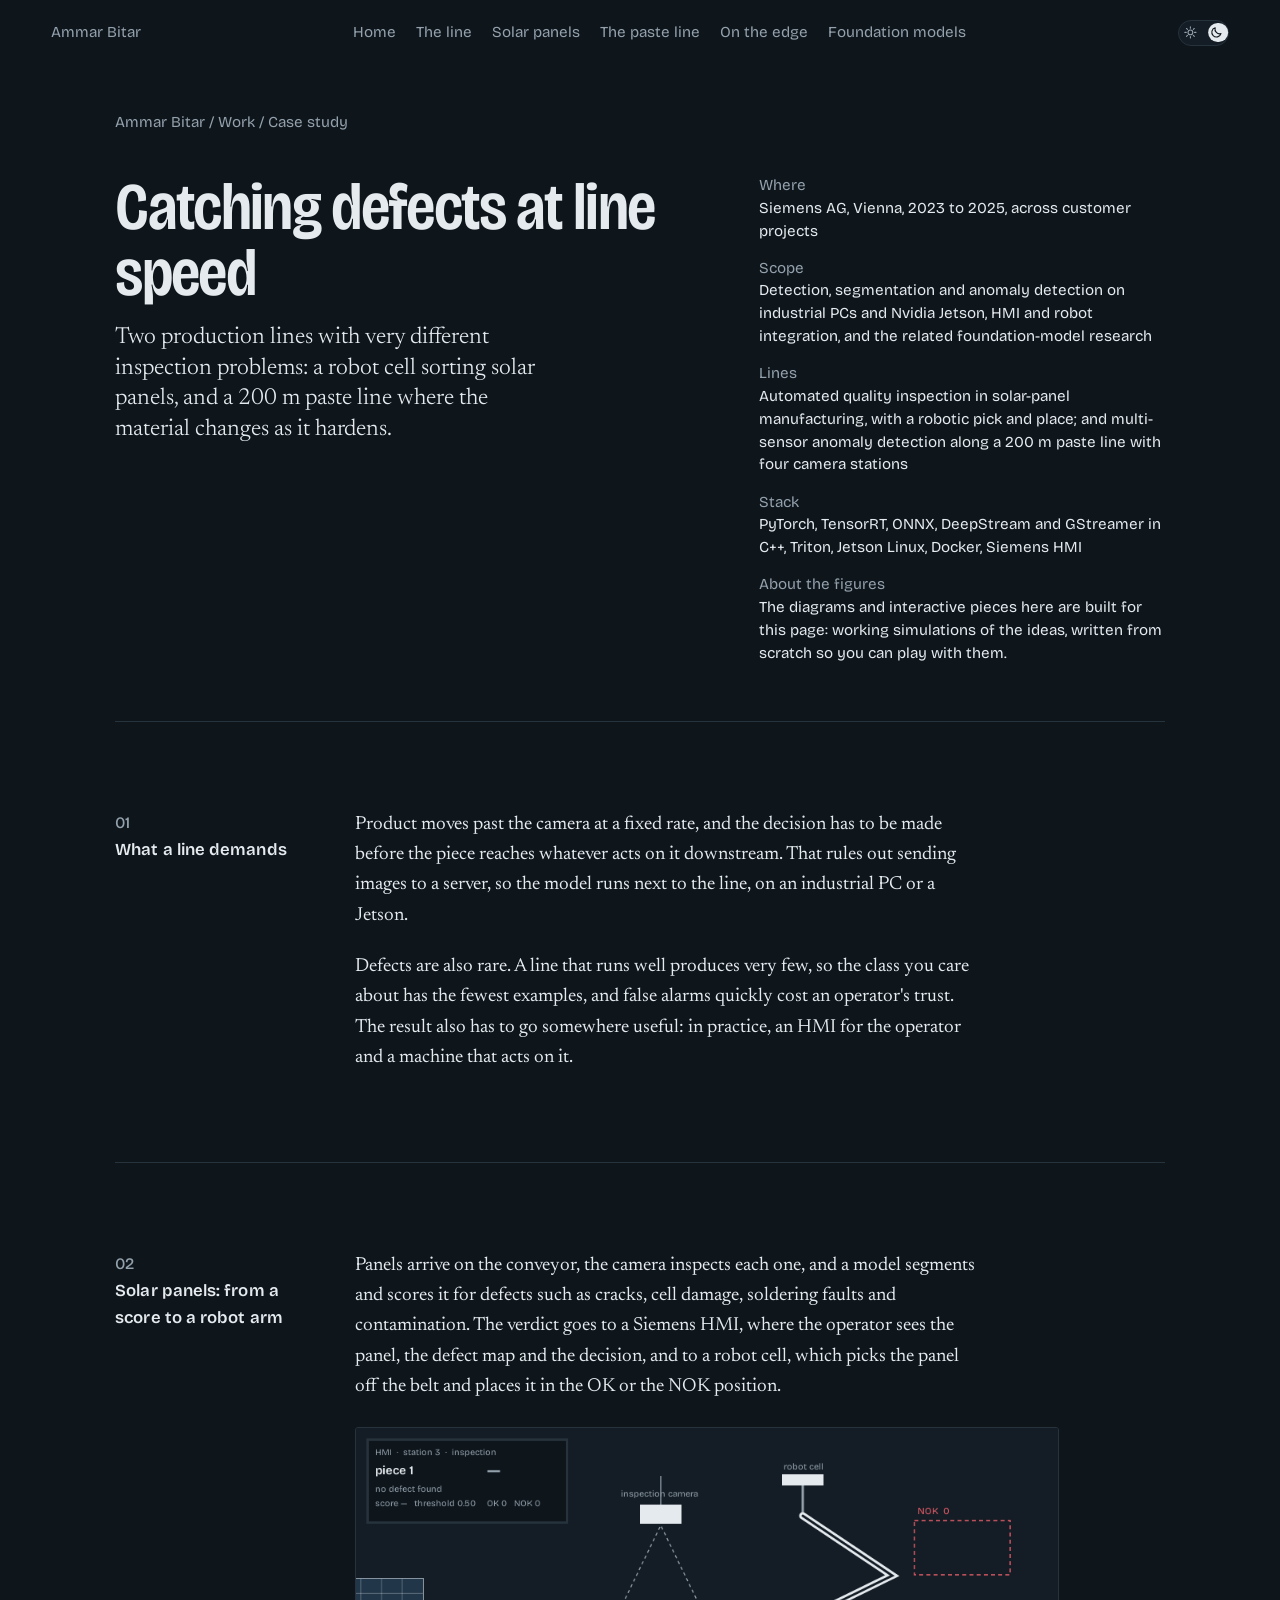
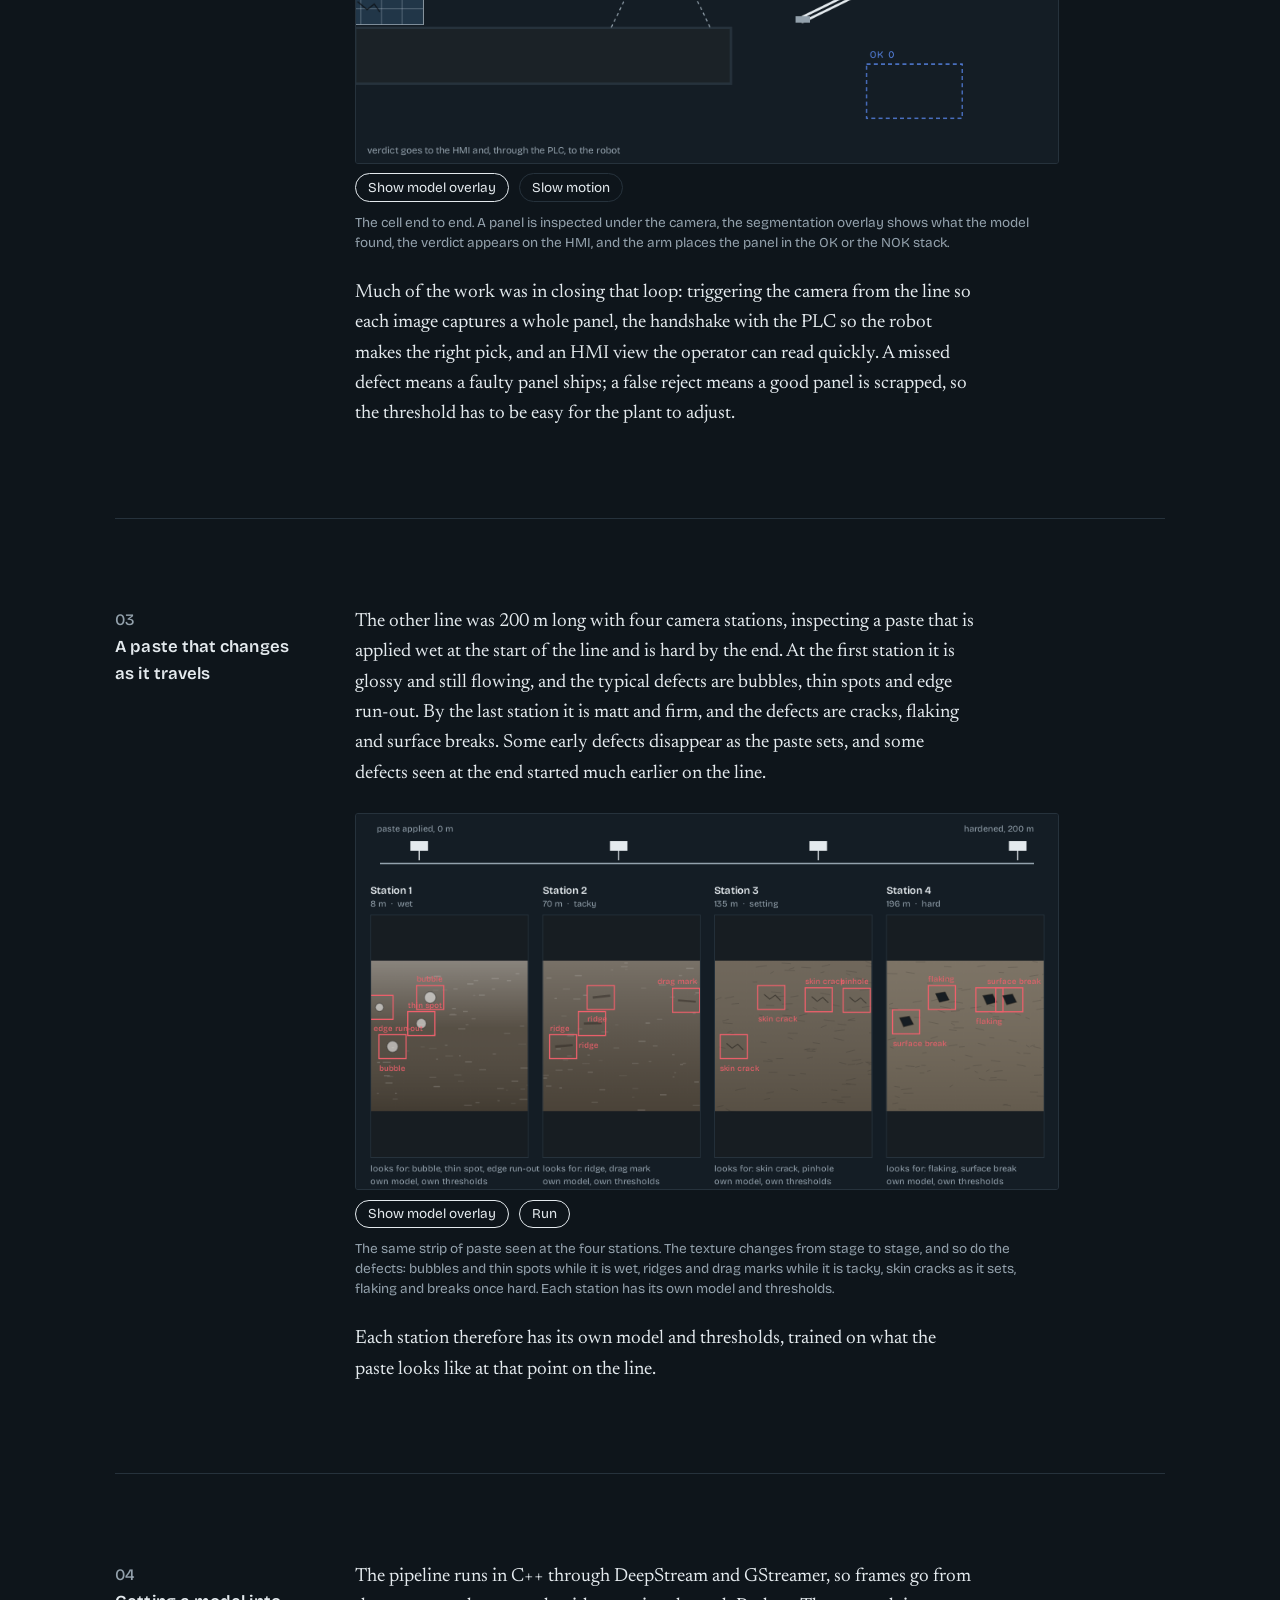
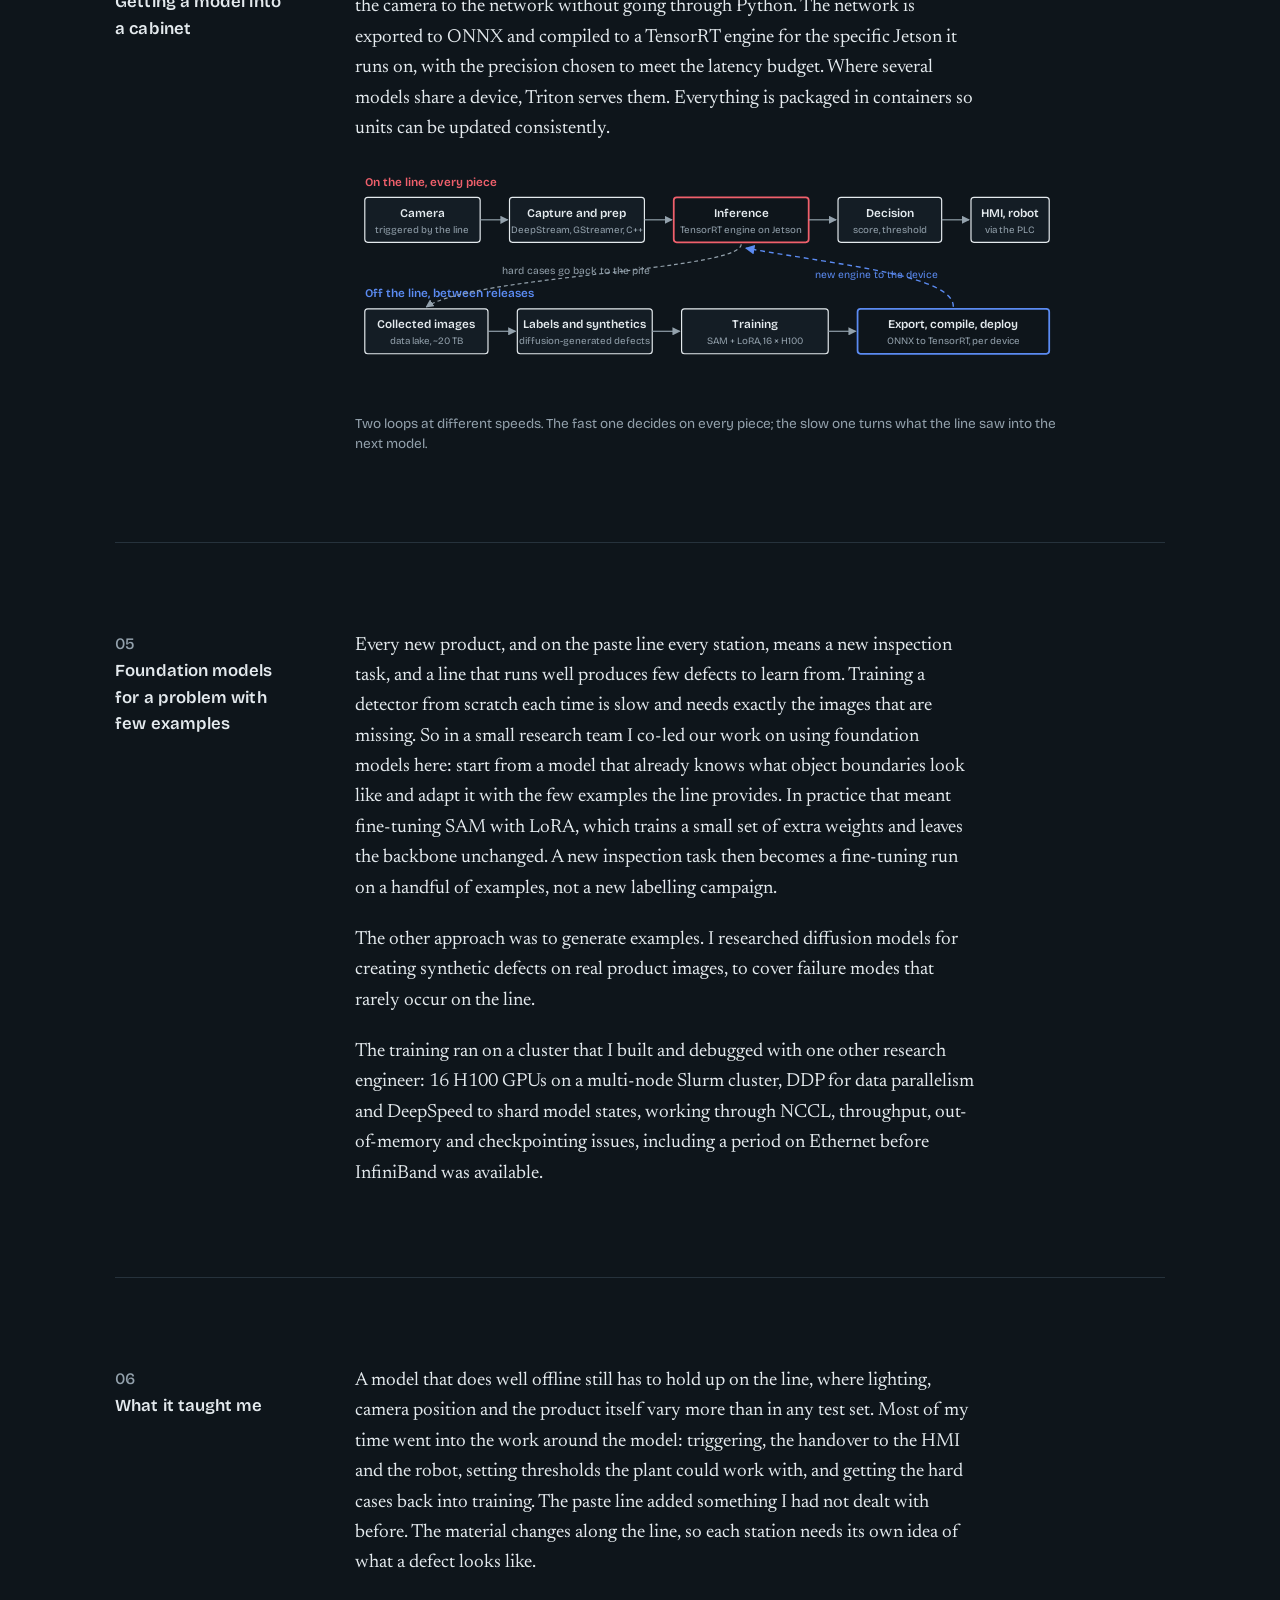
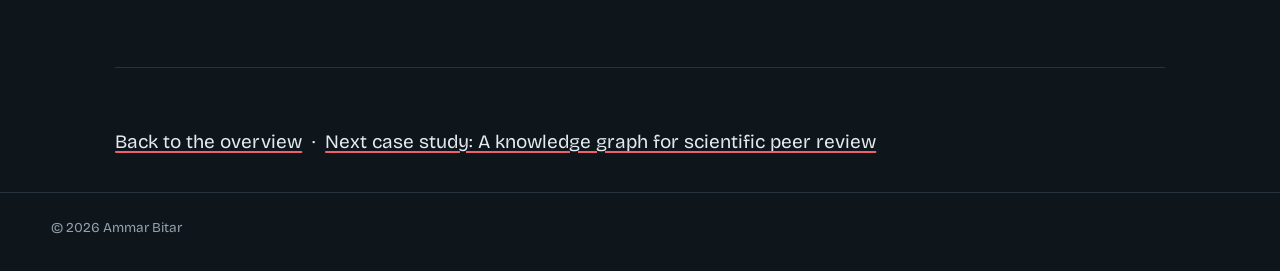
==== commit 3ebf3f63: "Stack thread icons above their text on phones Each work thread kept a 52px icon column at every widt" ====
--- a/work/edge-vision.html
+++ b/work/edge-vision.html
@@ -203,6 +203,10 @@
   font-variation-settings:"wdth" 88;
 }
 .thread p{margin:0 0 .7rem;max-width:var(--measure)}
+@media (max-width:560px){
+  .thread{grid-template-columns:minmax(0,1fr)}
+  .thread svg{width:2.5rem;height:2.5rem;margin:0 0 .7rem}
+}
 .tools{margin:0;padding:0;list-style:none;display:flex;flex-wrap:wrap;gap:.35rem .9rem;font-family:var(--display);font-size:.88rem;color:var(--muted)}
 
 /* timeline */
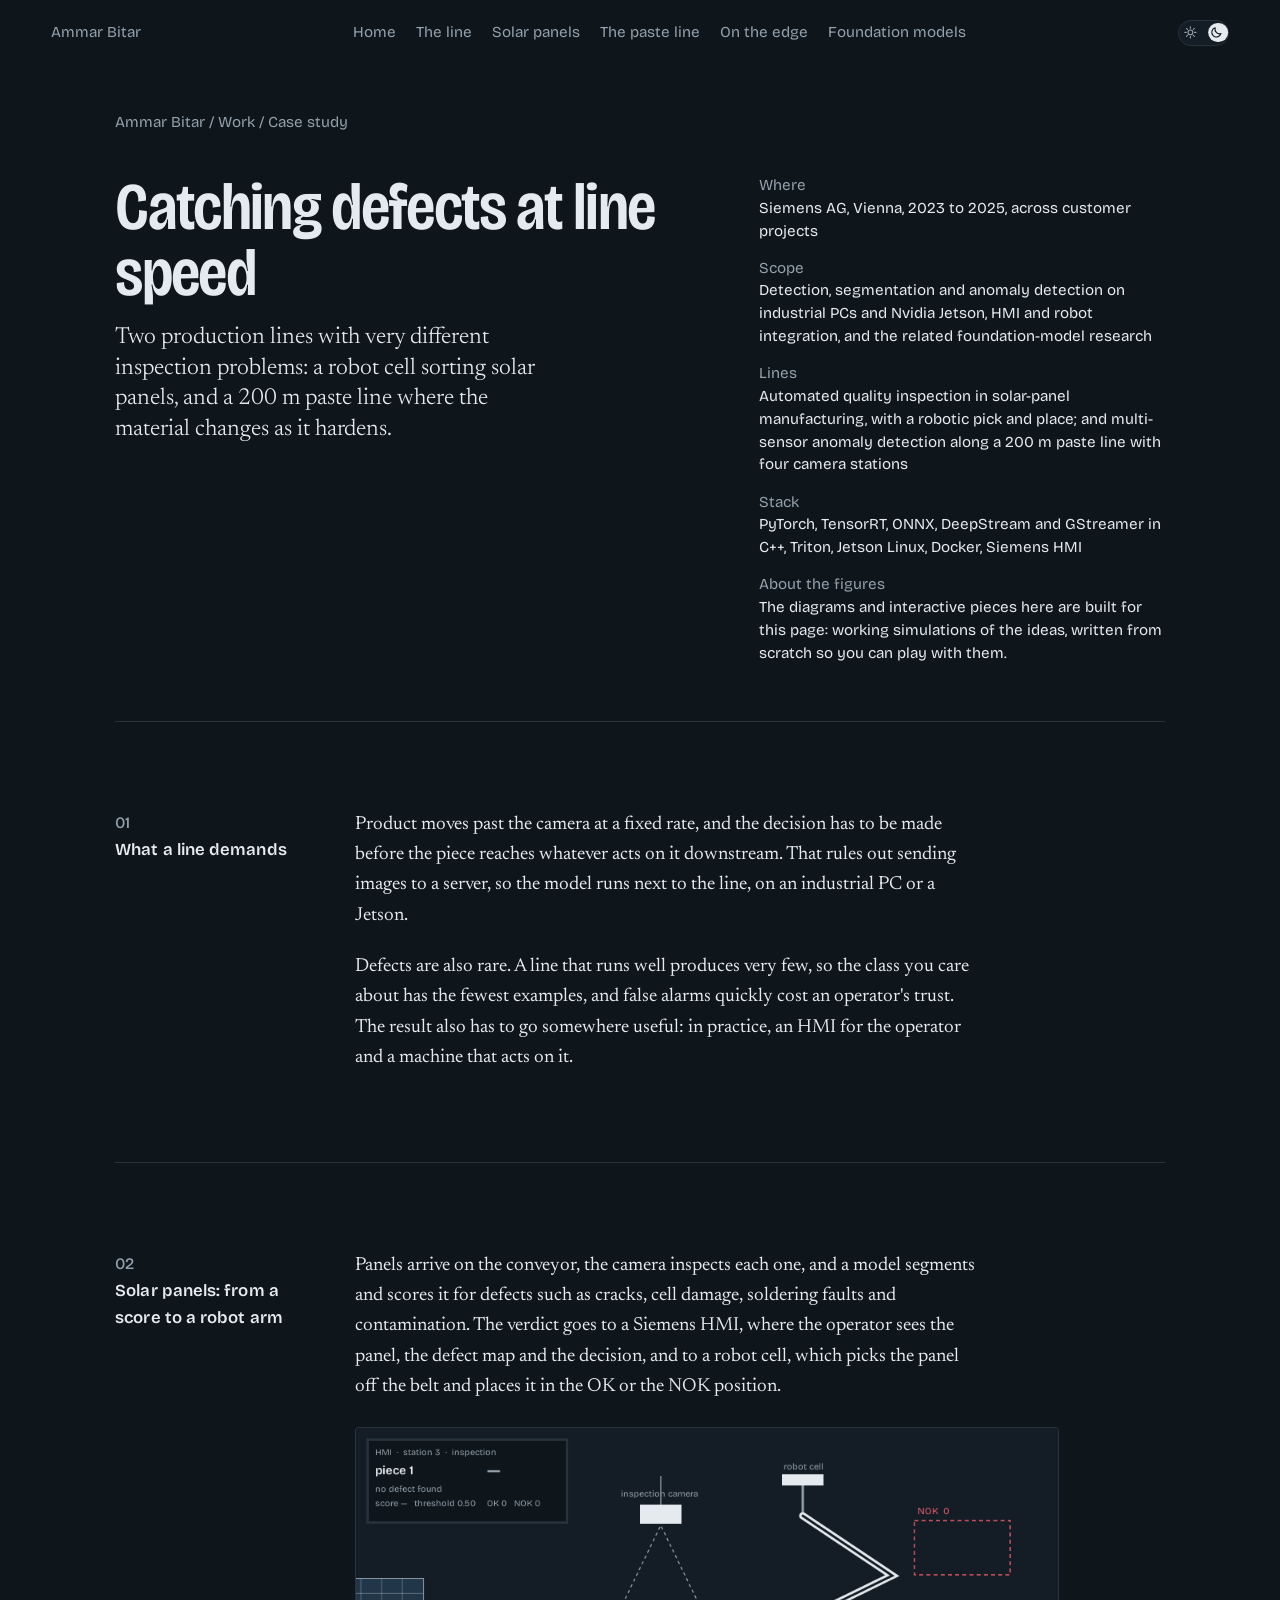
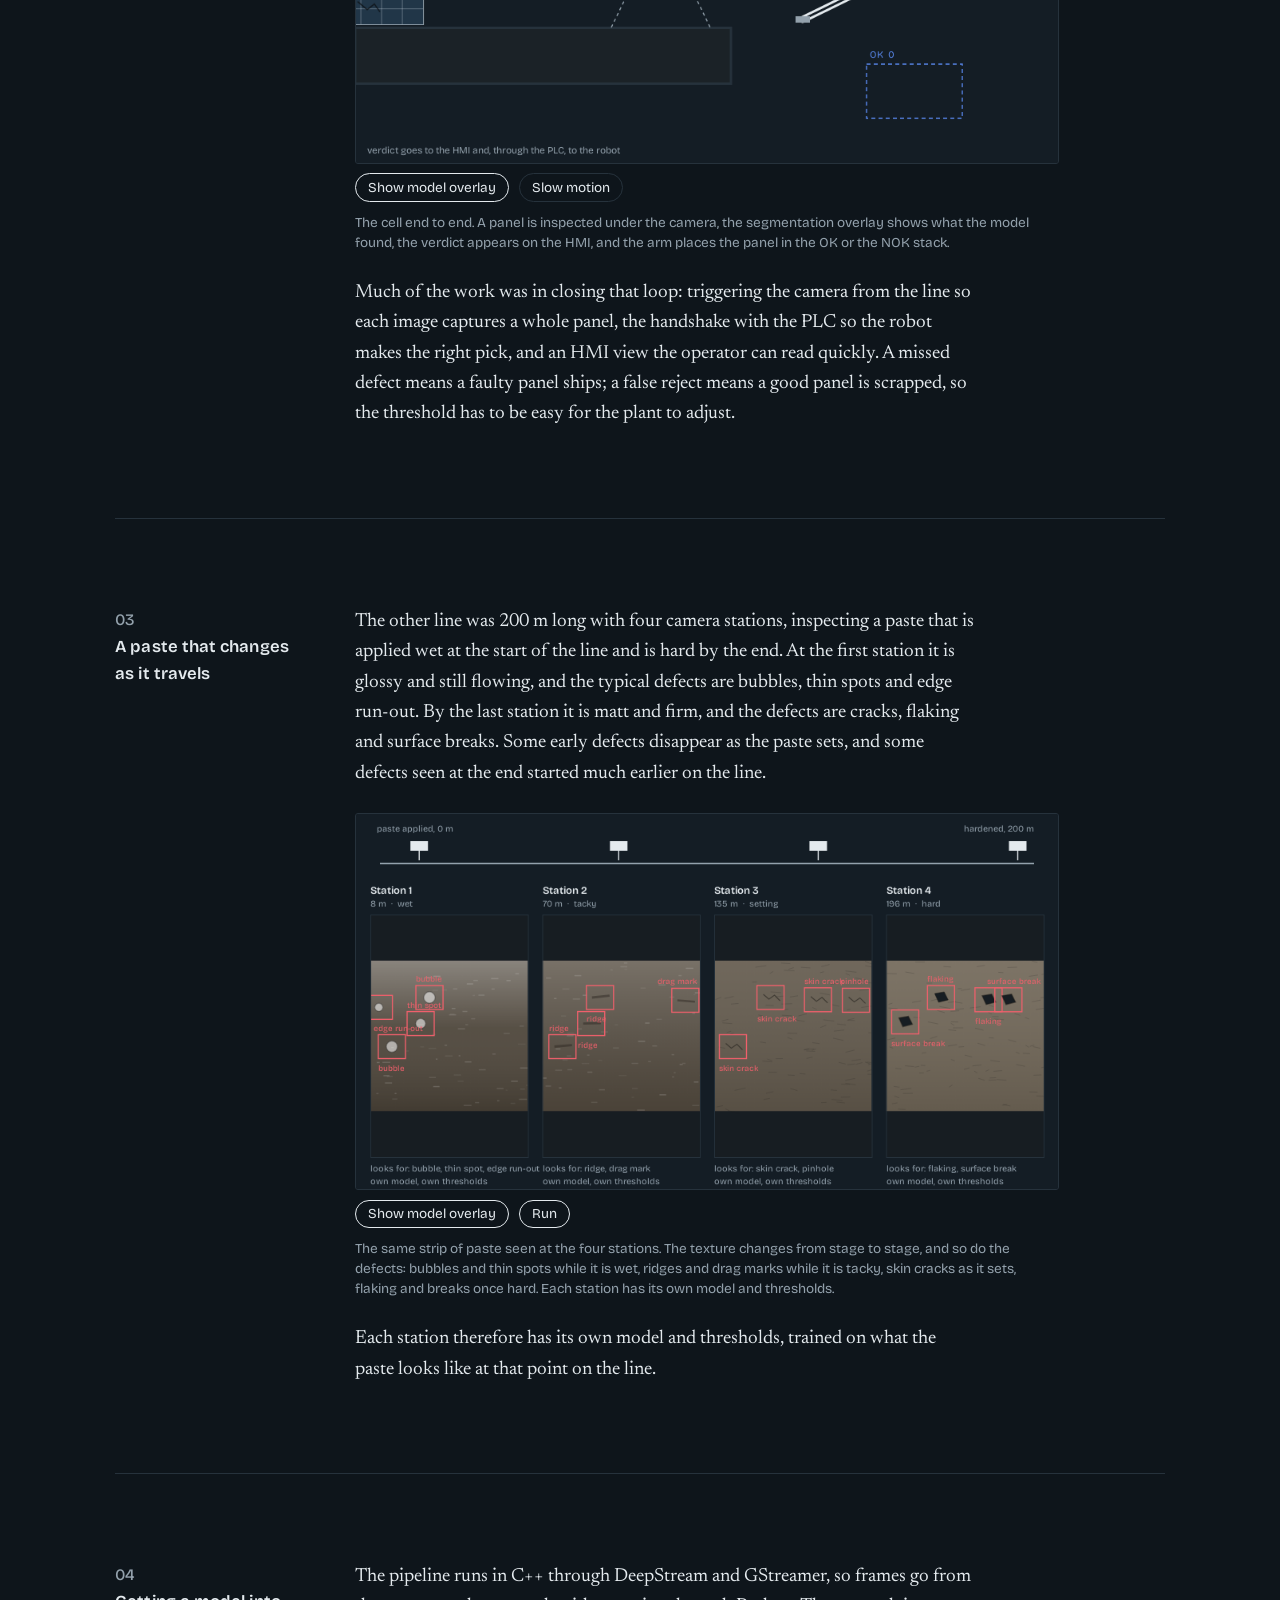
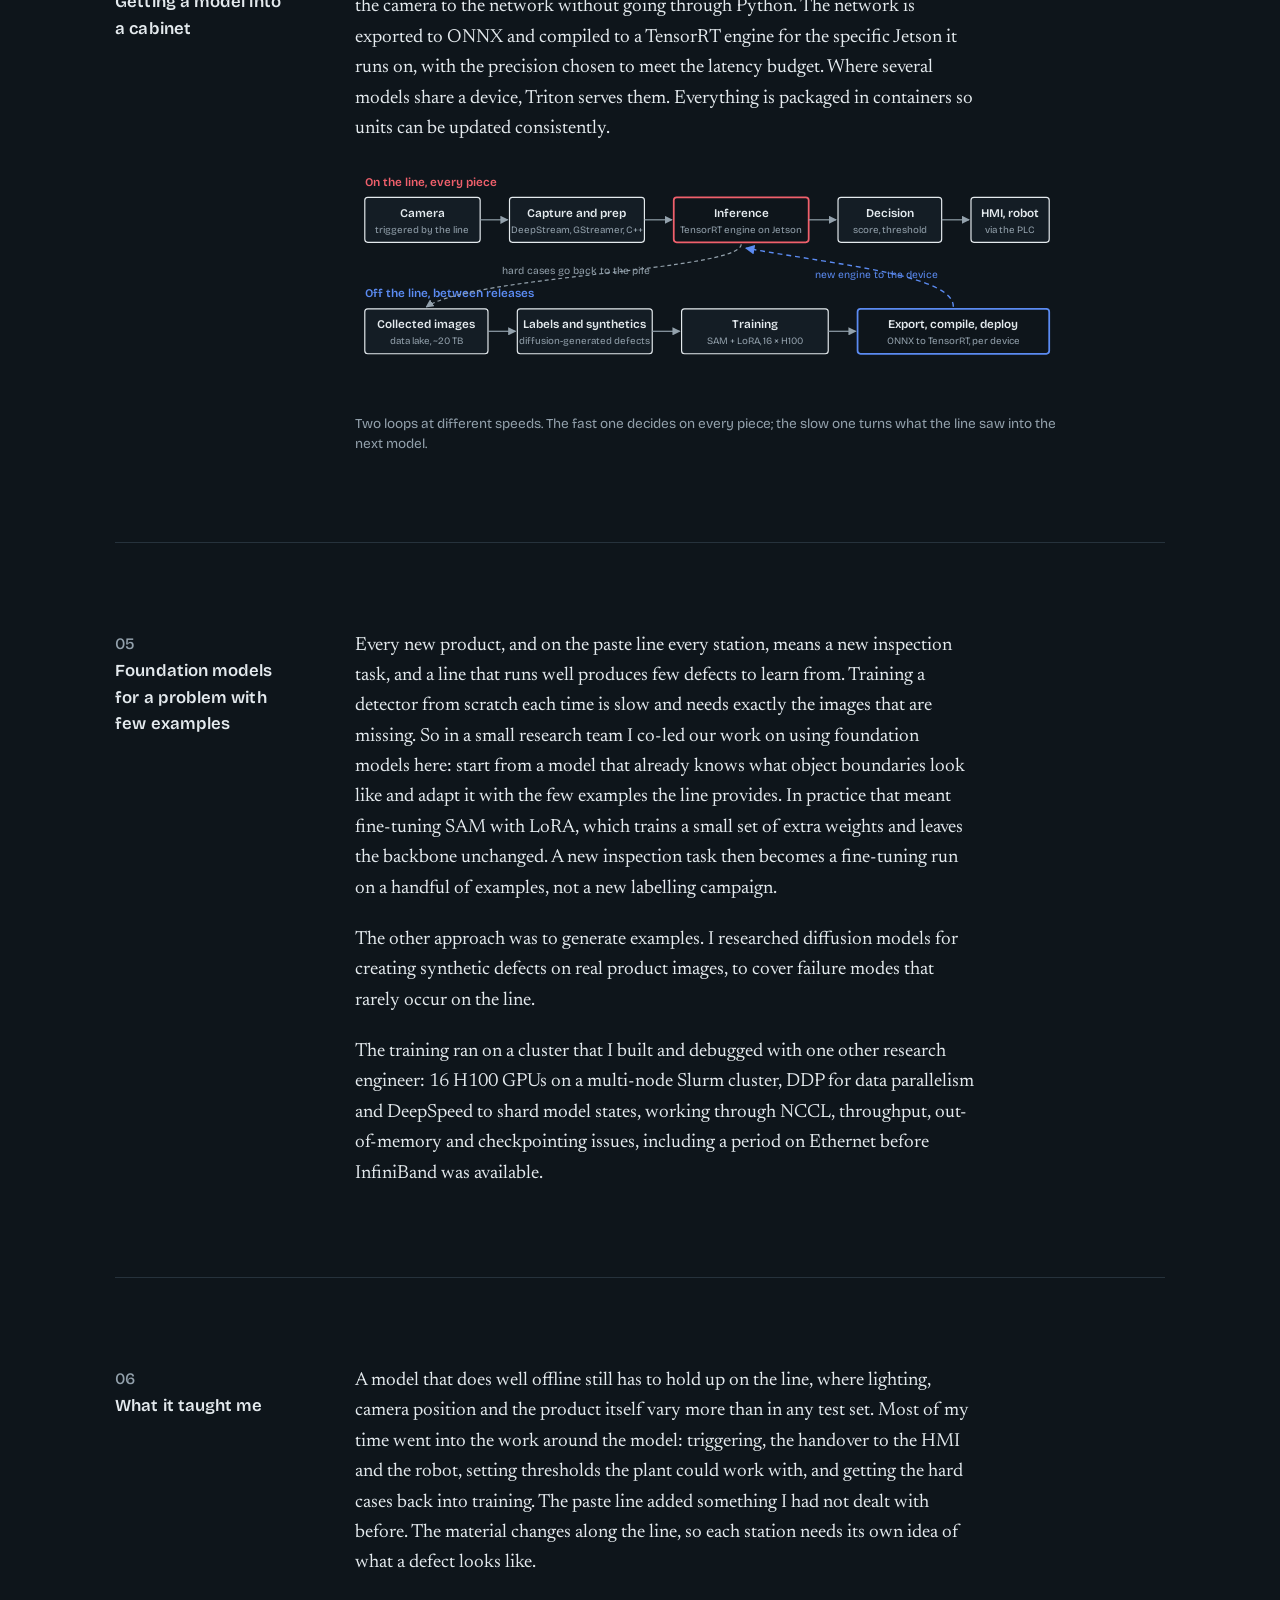
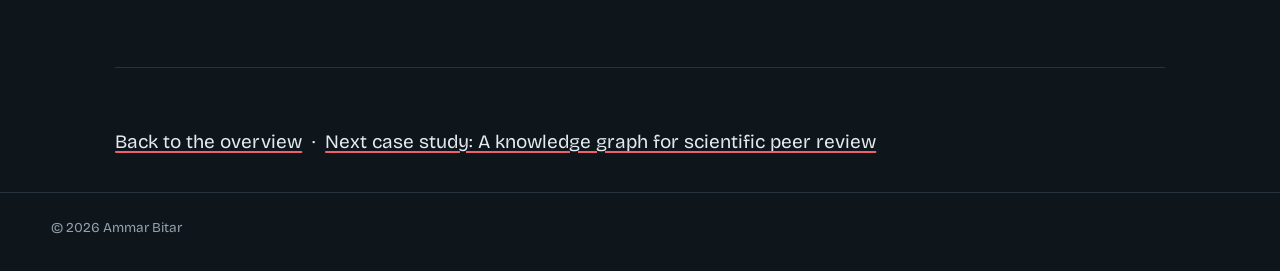
==== commit fc95416d: "Separate case-study page titles from the name with a middle dot "Title: Ammar Bitar" read as a subti" ====
--- a/work/edge-vision.html
+++ b/work/edge-vision.html
@@ -3,7 +3,7 @@
 <head>
 <meta charset="utf-8">
 <meta name="viewport" content="width=device-width, initial-scale=1">
-<title>Catching defects at line speed: Ammar Bitar</title>
+<title>Catching defects at line speed · Ammar Bitar</title>
 <meta name="description" content="Case study: edge computer vision on production lines at Siemens, from a solar-panel robot cell to a 200 m paste line with four camera stations.">
 <meta property="og:title" content="Catching defects at line speed">
 <meta property="og:description" content="Case study: edge computer vision on production lines at Siemens, from a solar-panel robot cell to a 200 m paste line with four camera stations.">
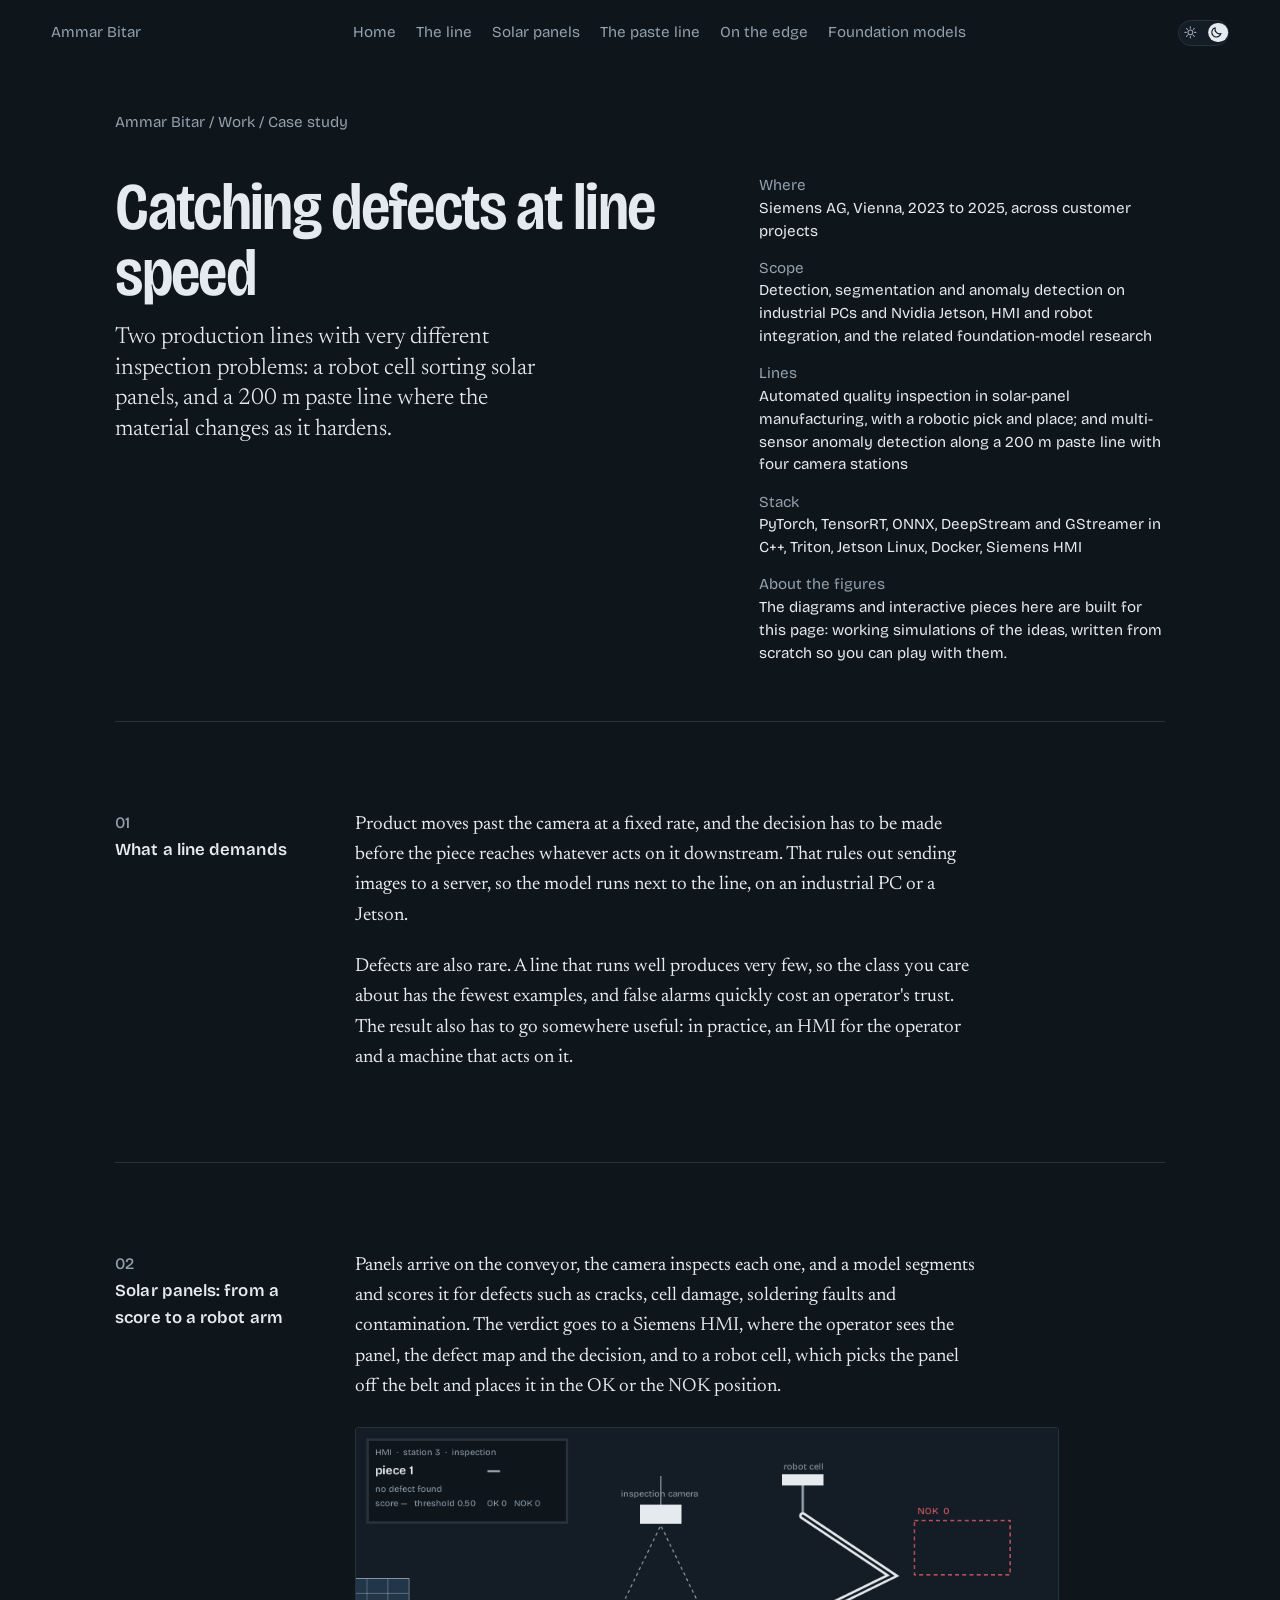
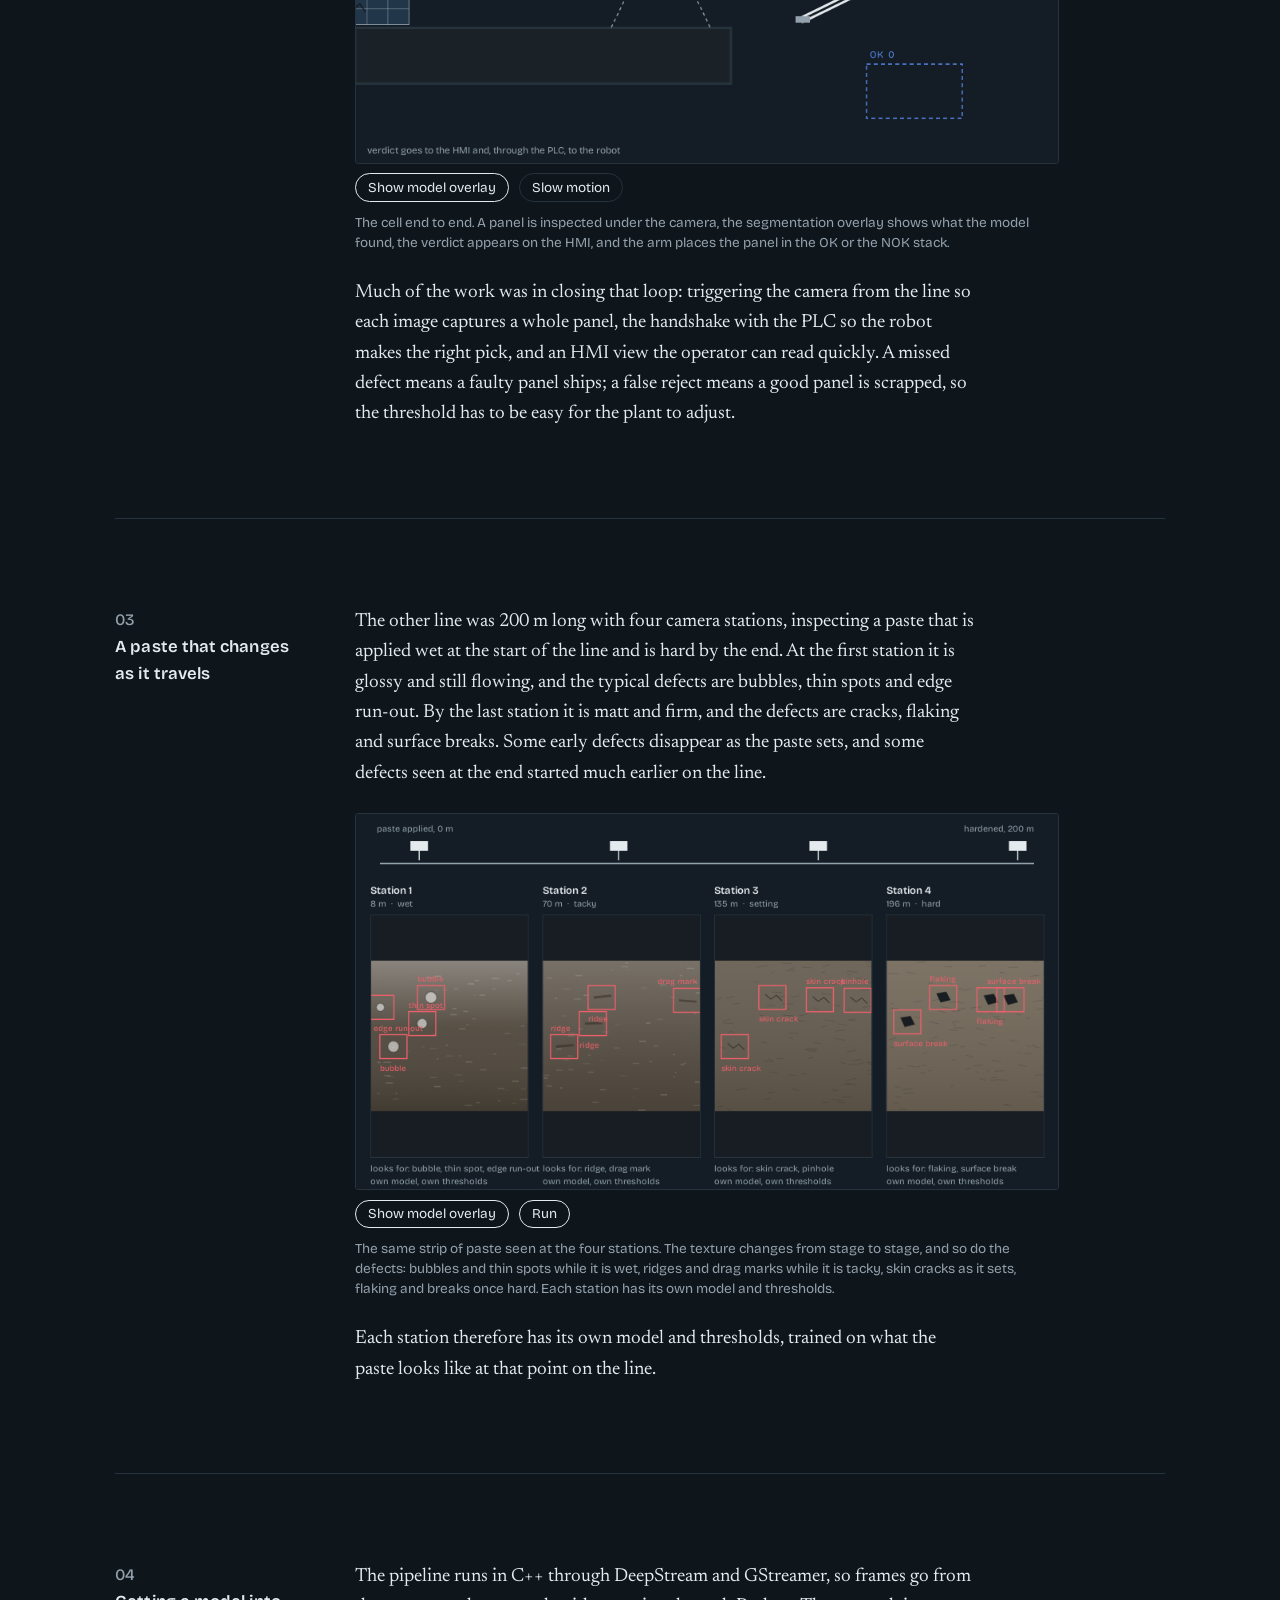
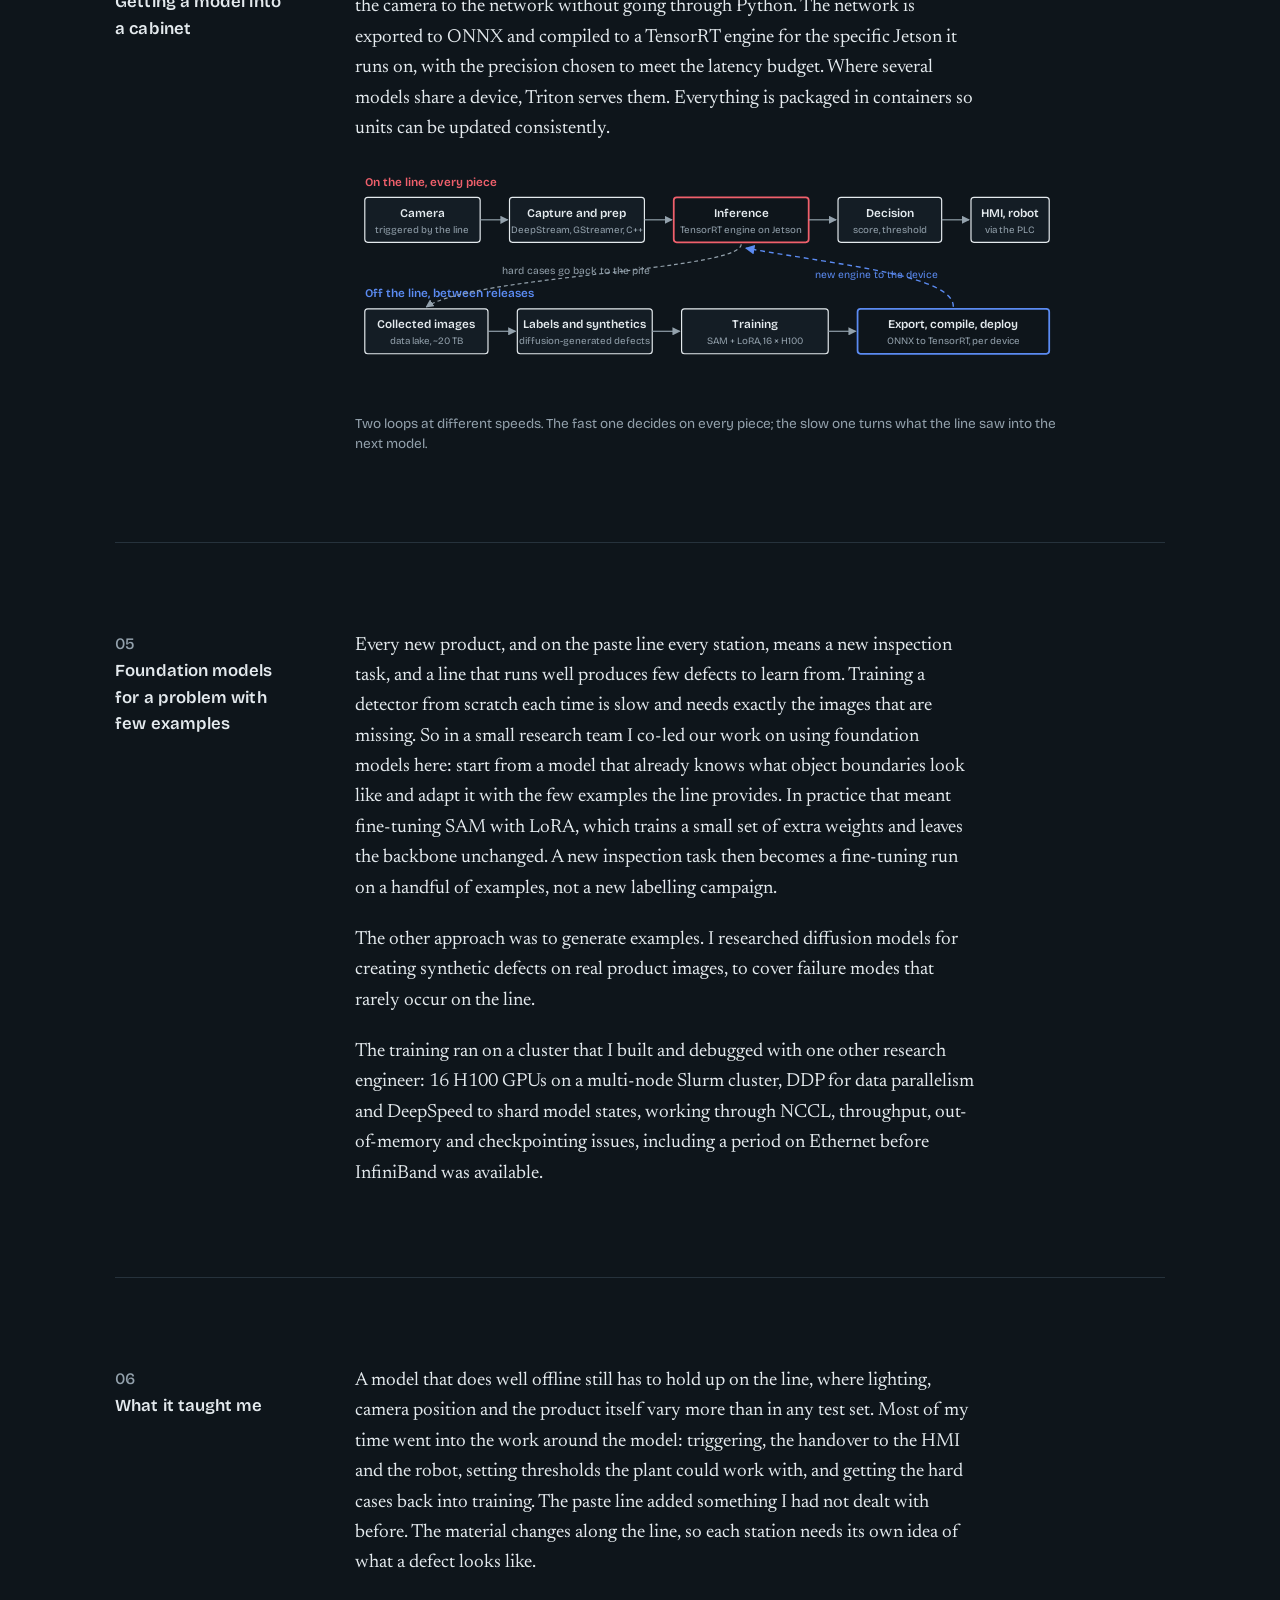
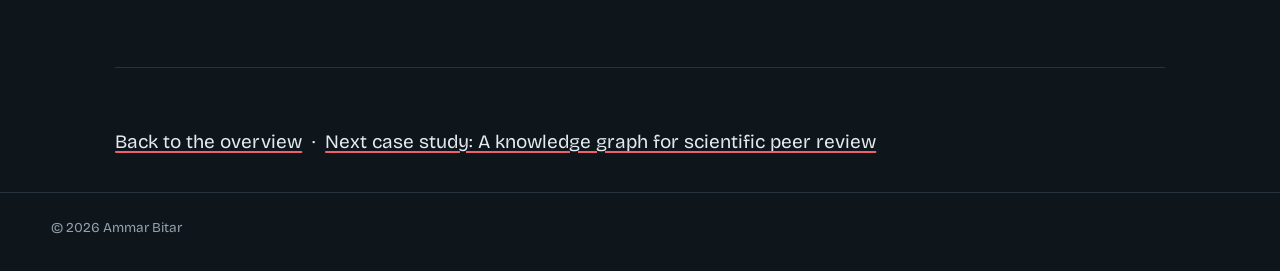
==== commit 94be4010: "Move the shared CSS into assets/site.css Every page carried its own copy of the stylesheet: about 29" ====
--- a/work/edge-vision.html
+++ b/work/edge-vision.html
@@ -19,338 +19,7 @@
 <script>try{var t=localStorage.getItem('theme');if(t==='light'||t==='dark')document.documentElement.dataset.theme=t}catch(e){}</script>
 <link rel="preload" href="../assets/fonts/bricolage-grotesque.woff2" as="font" type="font/woff2" crossorigin>
 <link rel="preload" href="../assets/fonts/newsreader.woff2" as="font" type="font/woff2" crossorigin>
-<style>
-@font-face{
-  font-family:"Bricolage Grotesque";font-style:normal;font-display:swap;
-  font-weight:200 800;font-stretch:75% 100%;
-  src:url(../assets/fonts/bricolage-grotesque.woff2) format("woff2");
-}
-@font-face{
-  font-family:"Newsreader";font-style:normal;font-display:swap;font-weight:200 800;
-  src:url(../assets/fonts/newsreader.woff2) format("woff2");
-}
-@font-face{
-  font-family:"Newsreader";font-style:italic;font-display:swap;font-weight:200 800;
-  src:url(../assets/fonts/newsreader-italic.woff2) format("woff2");
-}
-:root{
-  --paper:#0E151B;
-  --paper-2:#141D25;
-  --ink:#E4EAEE;
-  --muted:#93A1AC;
-  --rule:#26323C;
-  --on:#F0606C;
-  --off:#5B8BF2;
-  --display:"Bricolage Grotesque", "Helvetica Neue", Arial, sans-serif;
-  --text:"Newsreader", Georgia, "Times New Roman", serif;
-  --gutter:clamp(1.25rem, 4vw, 3.5rem);
-  --measure:62ch;
-  color-scheme:dark;
-}
-:root[data-theme="light"]{
-  --paper:#ECEFF1; --paper-2:#E1E6EA; --ink:#16212A; --muted:#586672;
-  --rule:#C5CED5; --on:#D23F4E; --off:#2C5FD0; color-scheme:light;
-}
-
-*{box-sizing:border-box}
-html{-webkit-text-size-adjust:100%;scroll-behavior:smooth}
-@media (prefers-reduced-motion: reduce){html{scroll-behavior:auto}}
-body{
-  margin:0;background:var(--paper);color:var(--ink);
-  font-family:var(--text);font-size:1.1875rem;line-height:1.6;
-  font-optical-sizing:auto;text-rendering:optimizeLegibility;
-}
-img{max-width:100%;display:block}
-a{color:inherit;text-decoration-thickness:1px;text-underline-offset:.18em;text-decoration-color:var(--muted)}
-a:hover{text-decoration-color:var(--ink)}
-:focus-visible{outline:2px solid var(--off);outline-offset:3px;border-radius:2px}
-.sr{position:absolute;width:1px;height:1px;overflow:hidden;clip:rect(0 0 0 0);white-space:nowrap}
-.skip{position:absolute;left:var(--gutter);top:-3rem;background:var(--ink);color:var(--paper);padding:.4rem .8rem;font-family:var(--display);font-size:.9rem;z-index:10}
-.skip:focus{top:.75rem}
-
-/* ---------- masthead ---------- */
-.bar{
-  display:flex;justify-content:space-between;align-items:baseline;gap:1rem;flex-wrap:wrap;
-  padding:1.25rem var(--gutter) 0;font-family:var(--display);font-size:.95rem;color:var(--muted);
-}
-.bar nav{display:flex;gap:1.25rem;flex-wrap:wrap}
-.bar nav a{text-decoration:none;color:var(--muted)}
-.bar nav a:hover{color:var(--ink)}
-
-/* ---------- theme switch ---------- */
-.theme-switch{
-  align-self:center;display:inline-flex;align-items:center;
-  padding:0;margin:0;border:0;background:none;font:inherit;cursor:pointer;
-  -webkit-tap-highlight-color:transparent;
-}
-.theme-switch .track{
-  position:relative;display:inline-flex;align-items:center;justify-content:space-between;
-  width:3.2rem;height:1.6rem;padding:0 .32rem;
-  border:1px solid var(--rule);border-radius:1rem;background:var(--paper-2);
-  transition:border-color .2s ease,background .2s ease;
-}
-.theme-switch:hover .track{border-color:var(--muted)}
-.theme-switch .knob{
-  position:absolute;left:.11rem;top:50%;width:1.2rem;height:1.2rem;margin-top:-.6rem;
-  border-radius:50%;background:var(--ink);z-index:0;
-  transform:translateX(1.76rem);
-  transition:transform .24s cubic-bezier(.4,0,.2,1),background .2s ease;
-}
-.theme-switch .ico{
-  position:relative;z-index:1;width:.8rem;height:.8rem;display:block;
-  color:var(--muted);transition:color .2s ease;
-}
-.theme-switch .moon{color:var(--paper)}
-:root[data-theme="light"] .theme-switch .knob{transform:translateX(0)}
-:root[data-theme="light"] .theme-switch .sun{color:var(--paper)}
-:root[data-theme="light"] .theme-switch .moon{color:var(--muted)}
-@media (prefers-reduced-motion: reduce){.theme-switch .knob{transition:none}}
-@media (max-width:600px){
-  .bar{align-items:center}
-  .bar > span{order:1}
-  .theme-switch{order:2}
-  .bar nav{order:3;flex-basis:100%;margin-top:.15rem}
-}
-
-/* ---------- hero ---------- */
-.hero{padding:clamp(2rem,7vw,5rem) var(--gutter) 0}
-.sensor{position:relative;width:100%}
-.sensor canvas{display:block;width:100%;touch-action:pan-y;cursor:crosshair}
-.hero-foot{
-  display:grid;grid-template-columns:minmax(0,1fr) auto;gap:2rem;align-items:end;
-  margin-top:clamp(1.5rem,4vw,2.75rem);padding-bottom:clamp(2.5rem,6vw,4.5rem);
-  border-bottom:1px solid var(--rule);
-}
-.lede{
-  margin:0;max-width:34ch;font-size:clamp(1.35rem,2.4vw,1.85rem);line-height:1.32;font-weight:350;
-}
-.legend{
-  margin:0;font-family:var(--display);font-size:.85rem;line-height:1.45;color:var(--muted);
-  max-width:24ch;
-}
-.legend span{display:inline-flex;align-items:center;gap:.4rem;margin-right:.8rem;color:var(--ink)}
-.px{display:inline-block;width:.55rem;height:.55rem}
-.px.on{background:var(--on)} .px.off{background:var(--off)}
-.legend p{margin:.35rem 0 0}
-@media (max-width:760px){.hero-foot{grid-template-columns:1fr}.legend{max-width:none}}
-
-/* ---------- thread index ---------- */
-.index{display:grid;border-bottom:1px solid var(--rule)}
-.index a{
-  display:grid;grid-template-columns:2.5rem minmax(0,1fr) minmax(0,1.3fr);gap:.2rem 1.5rem;align-items:baseline;
-  padding:1.05rem 0;border-top:1px solid var(--rule);text-decoration:none;color:inherit;
-}
-.index a:first-child{border-top:0}
-.index .k{font-family:var(--display);font-size:.85rem;color:var(--muted);font-variant-numeric:tabular-nums}
-.index .n{font-family:var(--display);font-weight:600;font-size:1.15rem;letter-spacing:-.01em;font-variation-settings:"wdth" 90}
-.index .d{font-size:1.02rem;color:var(--muted);line-height:1.4}
-.index a:hover .n{text-decoration:underline;text-decoration-color:var(--on);text-underline-offset:.2em}
-@media (max-width:760px){.index a{grid-template-columns:2.5rem minmax(0,1fr)}.index .d{grid-column:2}}
-.now{margin:.9rem 0 0;font-family:var(--display);font-size:1rem;color:var(--muted)}
-.now a{color:var(--ink)}
-.more{font-family:var(--display);font-size:.98rem;margin:0 0 .9rem}
-.more a{text-decoration-color:var(--on);text-decoration-thickness:1.5px}
-.result{font-style:italic;font-size:1.15rem;line-height:1.45;margin:0 0 .8rem;max-width:var(--measure)}
-.interests{margin:1.1em 0 0;font-family:var(--display);font-size:.95rem;color:var(--muted)}
-.interests span{color:var(--ink)}
-
-/* ---------- sections ---------- */
-main{padding:0 var(--gutter)}
-.sec{
-  display:grid;grid-template-columns:minmax(9rem,15rem) minmax(0,1fr);gap:1rem clamp(1.5rem,5vw,5rem);
-  padding:clamp(3rem,7vw,5.5rem) 0;border-bottom:1px solid var(--rule);
-}
-.sec > h2{
-  margin:0;font-family:var(--display);font-weight:500;font-size:1.05rem;letter-spacing:.005em;
-  font-variation-settings:"wdth" 100;align-self:start;position:sticky;top:1.5rem;
-}
-.sec > h2::before{content:"";display:inline-block;width:.45rem;height:.45rem;background:var(--on);margin:0 1.35rem .1rem 0;box-shadow:.7rem 0 0 var(--off)}
-.sec > h2 small{display:block;padding-left:1.8rem;font-weight:400;color:var(--muted);font-size:.9rem;margin-top:.15rem}
-@media (max-width:760px){
-  .sec{grid-template-columns:minmax(0,1fr)}
-  .sec > h2{position:static}
-}
-.prose p{margin:0 0 1.1em;max-width:var(--measure)}
-.prose p:last-child{margin-bottom:0}
-
-/* about */
-.about{display:grid;grid-template-columns:minmax(0,1fr) minmax(11rem,15rem);gap:clamp(1.5rem,4vw,3.5rem);align-items:start}
-.portrait{margin:0;justify-self:center;text-align:center}
-.frame{
-  width:clamp(8.5rem,14vw,11.5rem);aspect-ratio:1;border-radius:50%;overflow:hidden;margin:0 auto;
-  background:var(--paper-2);box-shadow:0 0 0 1px var(--rule),0 0 0 7px var(--paper),0 0 0 8px var(--rule);
-}
-.frame img{width:170%;max-width:none;height:auto;margin:-18% 0 0 -36.7%;filter:saturate(.9)}
-.portrait figcaption{font-family:var(--display);font-size:.82rem;line-height:1.45;color:var(--muted);margin-top:1.1rem;max-width:14rem}
-@media (max-width:900px){
-  .about{grid-template-columns:1fr}
-  .portrait{order:-1;justify-self:start;text-align:left;display:flex;align-items:center;gap:1.25rem}
-  .portrait .frame{margin:8px;flex:none;width:7rem}
-  .portrait figcaption{margin-top:0}
-}
-
-/* threads */
-.threads{display:grid;gap:0}
-.thread{
-  display:grid;grid-template-columns:3.25rem minmax(0,1fr);gap:0 1.25rem;
-  padding:1.6rem 0;border-top:1px solid var(--rule);
-}
-.thread:first-child{border-top:0;padding-top:0}
-.thread svg{width:3.25rem;height:3.25rem;margin-top:.3rem}
-.thread h3{
-  margin:0 0 .45rem;font-family:var(--display);font-weight:600;
-  font-size:clamp(1.35rem,2.3vw,1.7rem);line-height:1.15;letter-spacing:-.012em;
-  font-variation-settings:"wdth" 88;
-}
-.thread p{margin:0 0 .7rem;max-width:var(--measure)}
-@media (max-width:560px){
-  .thread{grid-template-columns:minmax(0,1fr)}
-  .thread svg{width:2.5rem;height:2.5rem;margin:0 0 .7rem}
-}
-.tools{margin:0;padding:0;list-style:none;display:flex;flex-wrap:wrap;gap:.35rem .9rem;font-family:var(--display);font-size:.88rem;color:var(--muted)}
-
-/* timeline */
-.timeline{list-style:none;margin:0;padding:0}
-.job{
-  display:grid;grid-template-columns:7.5rem minmax(0,1fr);gap:.25rem 1.5rem;
-  padding:1.4rem 0;border-top:1px solid var(--rule);
-}
-.job:first-child{border-top:0;padding-top:0}
-.when{font-family:var(--display);font-size:.95rem;color:var(--muted);padding-top:.3rem;font-variant-numeric:tabular-nums}
-.job h3{margin:0;font-family:var(--display);font-weight:600;font-size:1.3rem;line-height:1.2;letter-spacing:-.01em}
-.role{margin:.15rem 0 .8rem;font-family:var(--display);font-size:1rem;color:var(--muted)}
-.job ul{margin:0;padding:0 0 0 1.05rem;max-width:var(--measure)}
-.job li{margin:0 0 .35rem;padding-left:.2rem;font-size:1.08rem}
-.job li::marker{content:"▪ ";color:var(--muted)}
-.job:nth-child(odd) li:nth-child(odd)::marker{color:var(--on)}
-.job:nth-child(even) li:nth-child(even)::marker{color:var(--off)}
-@media (max-width:560px){.job{grid-template-columns:1fr}.when{padding-top:0}}
-
-/* writing */
-.pubs{list-style:none;margin:0;padding:0}
-.pub{padding:0 0 1.6rem}
-.pub:last-child{padding-bottom:0}
-.pub .title{font-size:clamp(1.3rem,2.2vw,1.6rem);line-height:1.3;font-style:italic;margin:0 0 .3rem;max-width:40ch}
-.pub .meta{margin:0;font-family:var(--display);font-size:.95rem;color:var(--muted)}
-.pub .meta a{color:var(--ink)}
-.aside{grid-column:2;margin:1.6rem 0 0;font-family:var(--display);font-size:.95rem;color:var(--muted)}
-@media (max-width:760px){.aside{grid-column:1}}
-.status{display:inline-block;margin-left:.2rem;padding:.02rem .45rem;border:1px solid var(--rule);border-radius:1rem;font-size:.8rem}
-
-/* toolkit */
-.kit{margin:0;display:grid;grid-template-columns:minmax(9rem,13rem) minmax(0,1fr);max-width:52rem}
-.kit dt,.kit dd{padding:.7rem 0;border-top:1px solid var(--rule);margin:0}
-.kit dt:first-of-type,.kit dd:first-of-type{border-top:0;padding-top:0}
-.kit dt{font-family:var(--display);font-weight:500;font-size:.98rem;padding-right:1rem}
-.kit dd{font-size:1.05rem}
-@media (max-width:560px){
-  .kit{grid-template-columns:1fr}
-  .kit dd{border-top:0;padding-top:0}
-  .kit dt:not(:first-of-type){padding-top:.9rem}
-}
-
-/* education */
-.edu{display:grid;grid-template-columns:repeat(auto-fit,minmax(min(15rem,100%),1fr));gap:2rem 3rem;max-width:56rem}
-.edu h3{margin:0 0 .25rem;font-family:var(--display);font-weight:600;font-size:1.2rem;line-height:1.25}
-.edu p{margin:0}
-.edu .where{font-family:var(--display);font-size:.95rem;color:var(--muted);margin-bottom:.5rem}
-
-/* contact */
-.contact h2.big::before{content:none}
-.contact h2.big{
-  grid-column:1/-1;position:static;margin:0;
-  font-family:var(--display);font-weight:600;font-variation-settings:"wdth" 80;
-  font-size:clamp(2.6rem,8vw,6.5rem);line-height:.95;letter-spacing:-.03em;
-}
-.links{grid-column:1/-1;display:flex;flex-wrap:wrap;gap:1rem 2.5rem;margin-top:1.25rem;font-family:var(--display);font-size:clamp(1.1rem,2vw,1.35rem)}
-.links a{text-decoration-color:var(--on);text-decoration-thickness:2px}
-.links a:nth-child(2){text-decoration-color:var(--off)}
-.contact{border-bottom:0}
-
-footer{
-  display:flex;justify-content:space-between;flex-wrap:wrap;gap:.5rem 1rem;
-  padding:1.5rem var(--gutter) 2rem;font-family:var(--display);font-size:.85rem;color:var(--muted);
-  border-top:1px solid var(--rule);
-}
-@media print{
-  .bar nav,.sensor,.legend,.theme-switch{display:none}
-  .sr.print{position:static;width:auto;height:auto;clip:auto}
-}
-
-/* ---------- case study ---------- */
-.cs{max-width:72rem;margin:0 auto;padding:0 var(--gutter)}
-.crumb{font-family:var(--display);font-size:.95rem;color:var(--muted);margin:0 0 2.5rem}
-.crumb a{text-decoration:none;color:var(--muted)} .crumb a:hover{color:var(--ink)}
-.cs-head{display:grid;grid-template-columns:minmax(0,1.4fr) minmax(14rem,1fr);gap:2rem clamp(2rem,6vw,6rem);padding-bottom:clamp(2rem,5vw,3.5rem);border-bottom:1px solid var(--rule)}
-.cs-head h1{margin:0 0 1rem;font-family:var(--display);font-weight:600;font-variation-settings:"wdth" 84;font-size:clamp(2.2rem,5.2vw,4.2rem);line-height:1;letter-spacing:-.025em}
-.cs-head .lede{font-size:clamp(1.2rem,1.9vw,1.45rem)}
-.facts{margin:0;font-family:var(--display);font-size:.95rem;line-height:1.5}
-.facts dt{color:var(--muted);margin-top:.9rem} .facts dt:first-child{margin-top:0}
-.facts dd{margin:0;color:var(--ink)}
-@media (max-width:760px){.cs-head{grid-template-columns:minmax(0,1fr)}}
-.cs .sec{grid-template-columns:minmax(7rem,11rem) minmax(0,1fr)}
-@media (max-width:760px){.cs .sec{grid-template-columns:minmax(0,1fr)}.cs .sec > h2 b{display:inline;margin-left:.5rem}}
-.cs .sec > h2::before{content:none}
-.cs .sec > h2{font-variation-settings:"wdth" 100;font-size:1rem;color:var(--muted);font-weight:500}
-.cs .sec > h2 b{display:block;color:var(--ink);font-weight:600;font-size:1.05rem;margin-top:.1rem}
-.fig{margin:1.5rem 0 1.6rem;max-width:44rem}
-.fig svg{width:100%;height:auto;display:block;font-family:var(--display)}
-.fig figcaption{font-family:var(--display);font-size:.85rem;color:var(--muted);margin-top:.7rem;line-height:1.45}
-.callout{border-left:2px solid var(--off);padding:.2rem 0 .2rem 1.1rem;margin:1.4rem 0;max-width:var(--measure)}
-.callout p{margin:0 0 .6em} .callout p:last-child{margin:0}
-.callout.on{border-color:var(--on)}
-.cs ul.plain{margin:0 0 1.1em;padding-left:1.1rem;max-width:var(--measure)}
-.cs ul.plain li{margin:0 0 .45rem}
-.cs ul.plain li::marker{color:var(--muted)}
-.backlink{font-family:var(--display);padding:2.5rem 0 1rem}
-.backlink a{text-decoration-color:var(--on);text-decoration-thickness:2px}
-
-.sim{margin:1.5rem 0 1.6rem;max-width:44rem}
-.fig:last-child,.sim:last-child{margin-bottom:0}
-.sim canvas{display:block;width:100%;height:auto;border:1px solid var(--rule);border-radius:3px;background:var(--paper-2)}
-.sim figcaption{font-family:var(--display);font-size:.85rem;color:var(--muted);margin-top:.7rem;line-height:1.45}
-.sim .ctl{display:flex;gap:.6rem;flex-wrap:wrap;margin:.6rem 0 0;font-family:var(--display);font-size:.85rem}
-.sim .ctl button{font:inherit;color:var(--ink);background:none;border:1px solid var(--rule);border-radius:1rem;padding:.15rem .75rem;cursor:pointer}
-.sim .ctl button[aria-pressed="true"]{border-color:var(--ink)}
-.sim .ctl label{display:inline-flex;align-items:center;gap:.4rem;color:var(--muted)}
-
-/* ---------- floating contact ---------- */
-.fab{
-  position:fixed;right:clamp(1rem,3vw,2rem);bottom:clamp(1rem,3vw,2rem);z-index:40;
-  display:flex;flex-direction:column;align-items:flex-end;gap:.5rem;
-  font-family:var(--display);
-}
-.fab-links{
-  display:flex;flex-direction:column;align-items:stretch;gap:.35rem;
-  opacity:0;visibility:hidden;transform:translateY(.4rem) scale(.98);pointer-events:none;
-  transition:opacity .18s ease,transform .18s ease,visibility 0s linear .18s;
-}
-.fab[data-open="true"] .fab-links{opacity:1;visibility:visible;transform:none;pointer-events:auto;transition-delay:0s}
-.fab-links a{
-  background:var(--paper);border:1px solid var(--rule);border-radius:2rem;
-  padding:.45rem .9rem;font-size:.92rem;text-decoration:none;color:var(--ink);
-  box-shadow:0 2px 10px rgba(0,0,0,.07);white-space:nowrap;display:flex;align-items:center;gap:.5rem;
-}
-.fab-links a:hover{border-color:var(--ink)}
-.fab-links a i{width:.5rem;height:.5rem;display:inline-block;flex:none}
-.fab-btn{
-  display:flex;align-items:center;gap:.55rem;cursor:pointer;
-  background:var(--ink);color:var(--paper);border:0;border-radius:2rem;
-  padding:.6rem 1.05rem;font:inherit;font-weight:500;font-size:.95rem;
-  box-shadow:0 3px 14px rgba(0,0,0,.14);
-}
-.fab-btn:hover{transform:translateY(-1px)}
-.fab-btn .px2{display:inline-flex;gap:.2rem}
-.fab-btn .px2 i{width:.4rem;height:.4rem;display:block}
-.fab-btn .px2 i:first-child{background:var(--on)}
-.fab-btn .px2 i:last-child{background:var(--off)}
-.fab canvas{position:absolute;right:-6px;bottom:-6px;width:230px;height:120px;pointer-events:none}
-.fab.tucked{opacity:0;visibility:hidden;transform:translateY(1rem);pointer-events:none;transition:opacity .25s ease,transform .25s ease,visibility 0s linear .25s}
-.fab{transition:opacity .25s ease,transform .25s ease}
-@media (prefers-reduced-motion: reduce){.fab,.fab-links,.fab-btn{transition:none}}
-@media print{.fab{display:none}}
-.tag{display:inline-block;font-family:var(--display);font-size:.78rem;padding:.05rem .5rem;border:1px solid var(--rule);border-radius:1rem;color:var(--muted);vertical-align:.15em}
-</style>
+<link rel="stylesheet" href="../assets/site.css">
 </head>
 <body>
 <a class="skip" href="#main">Skip to content</a>
--- a/assets/site.css
+++ b/assets/site.css
@@ -0,0 +1,331 @@
+@font-face{
+  font-family:"Bricolage Grotesque";font-style:normal;font-display:swap;
+  font-weight:200 800;font-stretch:75% 100%;
+  src:url(fonts/bricolage-grotesque.woff2) format("woff2");
+}
+@font-face{
+  font-family:"Newsreader";font-style:normal;font-display:swap;font-weight:200 800;
+  src:url(fonts/newsreader.woff2) format("woff2");
+}
+@font-face{
+  font-family:"Newsreader";font-style:italic;font-display:swap;font-weight:200 800;
+  src:url(fonts/newsreader-italic.woff2) format("woff2");
+}
+:root{
+  --paper:#0E151B;
+  --paper-2:#141D25;
+  --ink:#E4EAEE;
+  --muted:#93A1AC;
+  --rule:#26323C;
+  --on:#F0606C;
+  --off:#5B8BF2;
+  --display:"Bricolage Grotesque", "Helvetica Neue", Arial, sans-serif;
+  --text:"Newsreader", Georgia, "Times New Roman", serif;
+  --gutter:clamp(1.25rem, 4vw, 3.5rem);
+  --measure:62ch;
+  color-scheme:dark;
+}
+:root[data-theme="light"]{
+  --paper:#ECEFF1; --paper-2:#E1E6EA; --ink:#16212A; --muted:#586672;
+  --rule:#C5CED5; --on:#D23F4E; --off:#2C5FD0; color-scheme:light;
+}
+
+*{box-sizing:border-box}
+html{-webkit-text-size-adjust:100%;scroll-behavior:smooth}
+@media (prefers-reduced-motion: reduce){html{scroll-behavior:auto}}
+body{
+  margin:0;background:var(--paper);color:var(--ink);
+  font-family:var(--text);font-size:1.1875rem;line-height:1.6;
+  font-optical-sizing:auto;text-rendering:optimizeLegibility;
+}
+img{max-width:100%;display:block}
+a{color:inherit;text-decoration-thickness:1px;text-underline-offset:.18em;text-decoration-color:var(--muted)}
+a:hover{text-decoration-color:var(--ink)}
+:focus-visible{outline:2px solid var(--off);outline-offset:3px;border-radius:2px}
+.sr{position:absolute;width:1px;height:1px;overflow:hidden;clip:rect(0 0 0 0);white-space:nowrap}
+.skip{position:absolute;left:var(--gutter);top:-3rem;background:var(--ink);color:var(--paper);padding:.4rem .8rem;font-family:var(--display);font-size:.9rem;z-index:10}
+.skip:focus{top:.75rem}
+
+/* ---------- masthead ---------- */
+.bar{
+  display:flex;justify-content:space-between;align-items:baseline;gap:1rem;flex-wrap:wrap;
+  padding:1.25rem var(--gutter) 0;font-family:var(--display);font-size:.95rem;color:var(--muted);
+}
+.bar nav{display:flex;gap:1.25rem;flex-wrap:wrap}
+.bar nav a{text-decoration:none;color:var(--muted)}
+.bar nav a:hover{color:var(--ink)}
+
+/* ---------- theme switch ---------- */
+.theme-switch{
+  align-self:center;display:inline-flex;align-items:center;
+  padding:0;margin:0;border:0;background:none;font:inherit;cursor:pointer;
+  -webkit-tap-highlight-color:transparent;
+}
+.theme-switch .track{
+  position:relative;display:inline-flex;align-items:center;justify-content:space-between;
+  width:3.2rem;height:1.6rem;padding:0 .32rem;
+  border:1px solid var(--rule);border-radius:1rem;background:var(--paper-2);
+  transition:border-color .2s ease,background .2s ease;
+}
+.theme-switch:hover .track{border-color:var(--muted)}
+.theme-switch .knob{
+  position:absolute;left:.11rem;top:50%;width:1.2rem;height:1.2rem;margin-top:-.6rem;
+  border-radius:50%;background:var(--ink);z-index:0;
+  transform:translateX(1.76rem);
+  transition:transform .24s cubic-bezier(.4,0,.2,1),background .2s ease;
+}
+.theme-switch .ico{
+  position:relative;z-index:1;width:.8rem;height:.8rem;display:block;
+  color:var(--muted);transition:color .2s ease;
+}
+.theme-switch .moon{color:var(--paper)}
+:root[data-theme="light"] .theme-switch .knob{transform:translateX(0)}
+:root[data-theme="light"] .theme-switch .sun{color:var(--paper)}
+:root[data-theme="light"] .theme-switch .moon{color:var(--muted)}
+@media (prefers-reduced-motion: reduce){.theme-switch .knob{transition:none}}
+@media (max-width:600px){
+  .bar{align-items:center}
+  .bar > span{order:1}
+  .theme-switch{order:2}
+  .bar nav{order:3;flex-basis:100%;margin-top:.15rem}
+}
+
+/* ---------- hero ---------- */
+.hero{padding:clamp(2rem,7vw,5rem) var(--gutter) 0}
+.sensor{position:relative;width:100%}
+.sensor canvas{display:block;width:100%;touch-action:pan-y;cursor:crosshair}
+.hero-foot{
+  display:grid;grid-template-columns:minmax(0,1fr) auto;gap:2rem;align-items:end;
+  margin-top:clamp(1.5rem,4vw,2.75rem);padding-bottom:clamp(2.5rem,6vw,4.5rem);
+  border-bottom:1px solid var(--rule);
+}
+.lede{
+  margin:0;max-width:34ch;font-size:clamp(1.35rem,2.4vw,1.85rem);line-height:1.32;font-weight:350;
+}
+.legend{
+  margin:0;font-family:var(--display);font-size:.85rem;line-height:1.45;color:var(--muted);
+  max-width:24ch;
+}
+.legend span{display:inline-flex;align-items:center;gap:.4rem;margin-right:.8rem;color:var(--ink)}
+.px{display:inline-block;width:.55rem;height:.55rem}
+.px.on{background:var(--on)} .px.off{background:var(--off)}
+.legend p{margin:.35rem 0 0}
+@media (max-width:760px){.hero-foot{grid-template-columns:1fr}.legend{max-width:none}}
+
+/* ---------- thread index ---------- */
+.index{display:grid;border-bottom:1px solid var(--rule)}
+.index a{
+  display:grid;grid-template-columns:2.5rem minmax(0,1fr) minmax(0,1.3fr);gap:.2rem 1.5rem;align-items:baseline;
+  padding:1.05rem 0;border-top:1px solid var(--rule);text-decoration:none;color:inherit;
+}
+.index a:first-child{border-top:0}
+.index .k{font-family:var(--display);font-size:.85rem;color:var(--muted);font-variant-numeric:tabular-nums}
+.index .n{font-family:var(--display);font-weight:600;font-size:1.15rem;letter-spacing:-.01em;font-variation-settings:"wdth" 90}
+.index .d{font-size:1.02rem;color:var(--muted);line-height:1.4}
+.index a:hover .n{text-decoration:underline;text-decoration-color:var(--on);text-underline-offset:.2em}
+@media (max-width:760px){.index a{grid-template-columns:2.5rem minmax(0,1fr)}.index .d{grid-column:2}}
+.now{margin:.9rem 0 0;font-family:var(--display);font-size:1rem;color:var(--muted)}
+.now a{color:var(--ink)}
+.more{font-family:var(--display);font-size:.98rem;margin:0 0 .9rem}
+.more a{text-decoration-color:var(--on);text-decoration-thickness:1.5px}
+.result{font-style:italic;font-size:1.15rem;line-height:1.45;margin:0 0 .8rem;max-width:var(--measure)}
+.interests{margin:1.1em 0 0;font-family:var(--display);font-size:.95rem;color:var(--muted)}
+.interests span{color:var(--ink)}
+
+/* ---------- sections ---------- */
+main{padding:0 var(--gutter)}
+.sec{
+  display:grid;grid-template-columns:minmax(9rem,15rem) minmax(0,1fr);gap:1rem clamp(1.5rem,5vw,5rem);
+  padding:clamp(3rem,7vw,5.5rem) 0;border-bottom:1px solid var(--rule);
+}
+.sec > h2{
+  margin:0;font-family:var(--display);font-weight:500;font-size:1.05rem;letter-spacing:.005em;
+  font-variation-settings:"wdth" 100;align-self:start;position:sticky;top:1.5rem;
+}
+.sec > h2::before{content:"";display:inline-block;width:.45rem;height:.45rem;background:var(--on);margin:0 1.35rem .1rem 0;box-shadow:.7rem 0 0 var(--off)}
+.sec > h2 small{display:block;padding-left:1.8rem;font-weight:400;color:var(--muted);font-size:.9rem;margin-top:.15rem}
+@media (max-width:760px){
+  .sec{grid-template-columns:minmax(0,1fr)}
+  .sec > h2{position:static}
+}
+.prose p{margin:0 0 1.1em;max-width:var(--measure)}
+.prose p:last-child{margin-bottom:0}
+
+/* about */
+.about{display:grid;grid-template-columns:minmax(0,1fr) minmax(11rem,15rem);gap:clamp(1.5rem,4vw,3.5rem);align-items:start}
+.portrait{margin:0;justify-self:center;text-align:center}
+.frame{
+  width:clamp(8.5rem,14vw,11.5rem);aspect-ratio:1;border-radius:50%;overflow:hidden;margin:0 auto;
+  background:var(--paper-2);box-shadow:0 0 0 1px var(--rule),0 0 0 7px var(--paper),0 0 0 8px var(--rule);
+}
+.frame img{width:170%;max-width:none;height:auto;margin:-18% 0 0 -36.7%;filter:saturate(.9)}
+.portrait figcaption{font-family:var(--display);font-size:.82rem;line-height:1.45;color:var(--muted);margin-top:1.1rem;max-width:14rem}
+@media (max-width:900px){
+  .about{grid-template-columns:1fr}
+  .portrait{order:-1;justify-self:start;text-align:left;display:flex;align-items:center;gap:1.25rem}
+  .portrait .frame{margin:8px;flex:none;width:7rem}
+  .portrait figcaption{margin-top:0}
+}
+
+/* threads */
+.threads{display:grid;gap:0}
+.thread{
+  display:grid;grid-template-columns:3.25rem minmax(0,1fr);gap:0 1.25rem;
+  padding:1.6rem 0;border-top:1px solid var(--rule);
+}
+.thread:first-child{border-top:0;padding-top:0}
+.thread svg{width:3.25rem;height:3.25rem;margin-top:.3rem}
+.thread h3{
+  margin:0 0 .45rem;font-family:var(--display);font-weight:600;
+  font-size:clamp(1.35rem,2.3vw,1.7rem);line-height:1.15;letter-spacing:-.012em;
+  font-variation-settings:"wdth" 88;
+}
+.thread p{margin:0 0 .7rem;max-width:var(--measure)}
+@media (max-width:560px){
+  .thread{grid-template-columns:minmax(0,1fr)}
+  .thread svg{width:2.5rem;height:2.5rem;margin:0 0 .7rem}
+}
+.tools{margin:0;padding:0;list-style:none;display:flex;flex-wrap:wrap;gap:.35rem .9rem;font-family:var(--display);font-size:.88rem;color:var(--muted)}
+
+/* timeline */
+.timeline{list-style:none;margin:0;padding:0}
+.job{
+  display:grid;grid-template-columns:7.5rem minmax(0,1fr);gap:.25rem 1.5rem;
+  padding:1.4rem 0;border-top:1px solid var(--rule);
+}
+.job:first-child{border-top:0;padding-top:0}
+.when{font-family:var(--display);font-size:.95rem;color:var(--muted);padding-top:.3rem;font-variant-numeric:tabular-nums}
+.job h3{margin:0;font-family:var(--display);font-weight:600;font-size:1.3rem;line-height:1.2;letter-spacing:-.01em}
+.role{margin:.15rem 0 .8rem;font-family:var(--display);font-size:1rem;color:var(--muted)}
+.job ul{margin:0;padding:0 0 0 1.05rem;max-width:var(--measure)}
+.job li{margin:0 0 .35rem;padding-left:.2rem;font-size:1.08rem}
+.job li::marker{content:"▪ ";color:var(--muted)}
+.job:nth-child(odd) li:nth-child(odd)::marker{color:var(--on)}
+.job:nth-child(even) li:nth-child(even)::marker{color:var(--off)}
+@media (max-width:560px){.job{grid-template-columns:1fr}.when{padding-top:0}}
+
+/* writing */
+.pubs{list-style:none;margin:0;padding:0}
+.pub{padding:0 0 1.6rem}
+.pub:last-child{padding-bottom:0}
+.pub .title{font-size:clamp(1.3rem,2.2vw,1.6rem);line-height:1.3;font-style:italic;margin:0 0 .3rem;max-width:40ch}
+.pub .meta{margin:0;font-family:var(--display);font-size:.95rem;color:var(--muted)}
+.pub .meta a{color:var(--ink)}
+.aside{grid-column:2;margin:1.6rem 0 0;font-family:var(--display);font-size:.95rem;color:var(--muted)}
+@media (max-width:760px){.aside{grid-column:1}}
+.status{display:inline-block;margin-left:.2rem;padding:.02rem .45rem;border:1px solid var(--rule);border-radius:1rem;font-size:.8rem}
+
+/* toolkit */
+.kit{margin:0;display:grid;grid-template-columns:minmax(9rem,13rem) minmax(0,1fr);max-width:52rem}
+.kit dt,.kit dd{padding:.7rem 0;border-top:1px solid var(--rule);margin:0}
+.kit dt:first-of-type,.kit dd:first-of-type{border-top:0;padding-top:0}
+.kit dt{font-family:var(--display);font-weight:500;font-size:.98rem;padding-right:1rem}
+.kit dd{font-size:1.05rem}
+@media (max-width:560px){
+  .kit{grid-template-columns:1fr}
+  .kit dd{border-top:0;padding-top:0}
+  .kit dt:not(:first-of-type){padding-top:.9rem}
+}
+
+/* education */
+.edu{display:grid;grid-template-columns:repeat(auto-fit,minmax(min(15rem,100%),1fr));gap:2rem 3rem;max-width:56rem}
+.edu h3{margin:0 0 .25rem;font-family:var(--display);font-weight:600;font-size:1.2rem;line-height:1.25}
+.edu p{margin:0}
+.edu .where{font-family:var(--display);font-size:.95rem;color:var(--muted);margin-bottom:.5rem}
+
+/* contact */
+.contact h2.big::before{content:none}
+.contact h2.big{
+  grid-column:1/-1;position:static;margin:0;
+  font-family:var(--display);font-weight:600;font-variation-settings:"wdth" 80;
+  font-size:clamp(2.6rem,8vw,6.5rem);line-height:.95;letter-spacing:-.03em;
+}
+.links{grid-column:1/-1;display:flex;flex-wrap:wrap;gap:1rem 2.5rem;margin-top:1.25rem;font-family:var(--display);font-size:clamp(1.1rem,2vw,1.35rem)}
+.links a{text-decoration-color:var(--on);text-decoration-thickness:2px}
+.links a:nth-child(2){text-decoration-color:var(--off)}
+.links a:nth-child(3){text-decoration-color:var(--ink)}
+.contact{border-bottom:0}
+
+footer{
+  display:flex;justify-content:space-between;flex-wrap:wrap;gap:.5rem 1rem;
+  padding:1.5rem var(--gutter) 2rem;font-family:var(--display);font-size:.85rem;color:var(--muted);
+  border-top:1px solid var(--rule);
+}
+
+/* ---------- floating contact ---------- */
+.fab{
+  position:fixed;right:clamp(1rem,3vw,2rem);bottom:clamp(1rem,3vw,2rem);z-index:40;
+  display:flex;flex-direction:column;align-items:flex-end;gap:.5rem;
+  font-family:var(--display);
+}
+.fab-links{
+  display:flex;flex-direction:column;align-items:stretch;gap:.35rem;
+  opacity:0;visibility:hidden;transform:translateY(.4rem) scale(.98);pointer-events:none;
+  transition:opacity .18s ease,transform .18s ease,visibility 0s linear .18s;
+}
+.fab[data-open="true"] .fab-links{opacity:1;visibility:visible;transform:none;pointer-events:auto;transition-delay:0s}
+.fab-links a{
+  background:var(--paper);border:1px solid var(--rule);border-radius:2rem;
+  padding:.45rem .9rem;font-size:.92rem;text-decoration:none;color:var(--ink);
+  box-shadow:0 2px 10px rgba(0,0,0,.07);white-space:nowrap;display:flex;align-items:center;gap:.5rem;
+}
+.fab-links a:hover{border-color:var(--ink)}
+.fab-links a i{width:.5rem;height:.5rem;display:inline-block;flex:none}
+.fab-btn{
+  display:flex;align-items:center;gap:.55rem;cursor:pointer;
+  background:var(--ink);color:var(--paper);border:0;border-radius:2rem;
+  padding:.6rem 1.05rem;font:inherit;font-weight:500;font-size:.95rem;
+  box-shadow:0 3px 14px rgba(0,0,0,.14);
+}
+.fab-btn:hover{transform:translateY(-1px)}
+.fab-btn .px2{display:inline-flex;gap:.2rem}
+.fab-btn .px2 i{width:.4rem;height:.4rem;display:block}
+.fab-btn .px2 i:first-child{background:var(--on)}
+.fab-btn .px2 i:last-child{background:var(--off)}
+.fab canvas{position:absolute;right:-6px;bottom:-6px;width:230px;height:120px;pointer-events:none}
+.fab.tucked{opacity:0;visibility:hidden;transform:translateY(1rem);pointer-events:none;transition:opacity .25s ease,transform .25s ease,visibility 0s linear .25s}
+.fab{transition:opacity .25s ease,transform .25s ease}
+@media (prefers-reduced-motion: reduce){.fab,.fab-links,.fab-btn{transition:none}}
+@media print{.fab{display:none}}
+@media print{
+  .bar nav,.sensor,.legend,.theme-switch{display:none}
+  .sr.print{position:static;width:auto;height:auto;clip:auto}
+}
+
+/* ---------- case study ---------- */
+.cs{max-width:72rem;margin:0 auto;padding:0 var(--gutter)}
+.crumb{font-family:var(--display);font-size:.95rem;color:var(--muted);margin:0 0 2.5rem}
+.crumb a{text-decoration:none;color:var(--muted)} .crumb a:hover{color:var(--ink)}
+.cs-head{display:grid;grid-template-columns:minmax(0,1.4fr) minmax(14rem,1fr);gap:2rem clamp(2rem,6vw,6rem);padding-bottom:clamp(2rem,5vw,3.5rem);border-bottom:1px solid var(--rule)}
+.cs-head h1{margin:0 0 1rem;font-family:var(--display);font-weight:600;font-variation-settings:"wdth" 84;font-size:clamp(2.2rem,5.2vw,4.2rem);line-height:1;letter-spacing:-.025em}
+.cs-head .lede{font-size:clamp(1.2rem,1.9vw,1.45rem)}
+.facts{margin:0;font-family:var(--display);font-size:.95rem;line-height:1.5}
+.facts dt{color:var(--muted);margin-top:.9rem} .facts dt:first-child{margin-top:0}
+.facts dd{margin:0;color:var(--ink)}
+@media (max-width:760px){.cs-head{grid-template-columns:minmax(0,1fr)}}
+.cs .sec{grid-template-columns:minmax(7rem,11rem) minmax(0,1fr)}
+@media (max-width:760px){.cs .sec{grid-template-columns:minmax(0,1fr)}.cs .sec > h2 b{display:inline;margin-left:.5rem}}
+.cs .sec > h2::before{content:none}
+.cs .sec > h2{font-variation-settings:"wdth" 100;font-size:1rem;color:var(--muted);font-weight:500}
+.cs .sec > h2 b{display:block;color:var(--ink);font-weight:600;font-size:1.05rem;margin-top:.1rem}
+.fig{margin:1.5rem 0 1.6rem;max-width:44rem}
+.fig svg{width:100%;height:auto;display:block;font-family:var(--display)}
+.fig figcaption{font-family:var(--display);font-size:.85rem;color:var(--muted);margin-top:.7rem;line-height:1.45}
+.callout{border-left:2px solid var(--off);padding:.2rem 0 .2rem 1.1rem;margin:1.4rem 0;max-width:var(--measure)}
+.callout p{margin:0 0 .6em} .callout p:last-child{margin:0}
+.callout.on{border-color:var(--on)}
+.cs ul.plain{margin:0 0 1.1em;padding-left:1.1rem;max-width:var(--measure)}
+.cs ul.plain li{margin:0 0 .45rem}
+.cs ul.plain li::marker{color:var(--muted)}
+.backlink{font-family:var(--display);padding:2.5rem 0 1rem}
+.backlink a{text-decoration-color:var(--on);text-decoration-thickness:2px}
+
+.sim{margin:1.5rem 0 1.6rem;max-width:44rem}
+.fig:last-child,.sim:last-child{margin-bottom:0}
+.sim canvas{display:block;width:100%;height:auto;border:1px solid var(--rule);border-radius:3px;background:var(--paper-2)}
+.sim figcaption{font-family:var(--display);font-size:.85rem;color:var(--muted);margin-top:.7rem;line-height:1.45}
+.sim .ctl{display:flex;gap:.6rem;flex-wrap:wrap;margin:.6rem 0 0;font-family:var(--display);font-size:.85rem}
+.sim .ctl button{font:inherit;color:var(--ink);background:none;border:1px solid var(--rule);border-radius:1rem;padding:.15rem .75rem;cursor:pointer}
+.sim .ctl button[aria-pressed="true"]{border-color:var(--ink)}
+.sim .ctl label{display:inline-flex;align-items:center;gap:.4rem;color:var(--muted)}
+.tag{display:inline-block;font-family:var(--display);font-size:.78rem;padding:.05rem .5rem;border:1px solid var(--rule);border-radius:1rem;color:var(--muted);vertical-align:.15em}
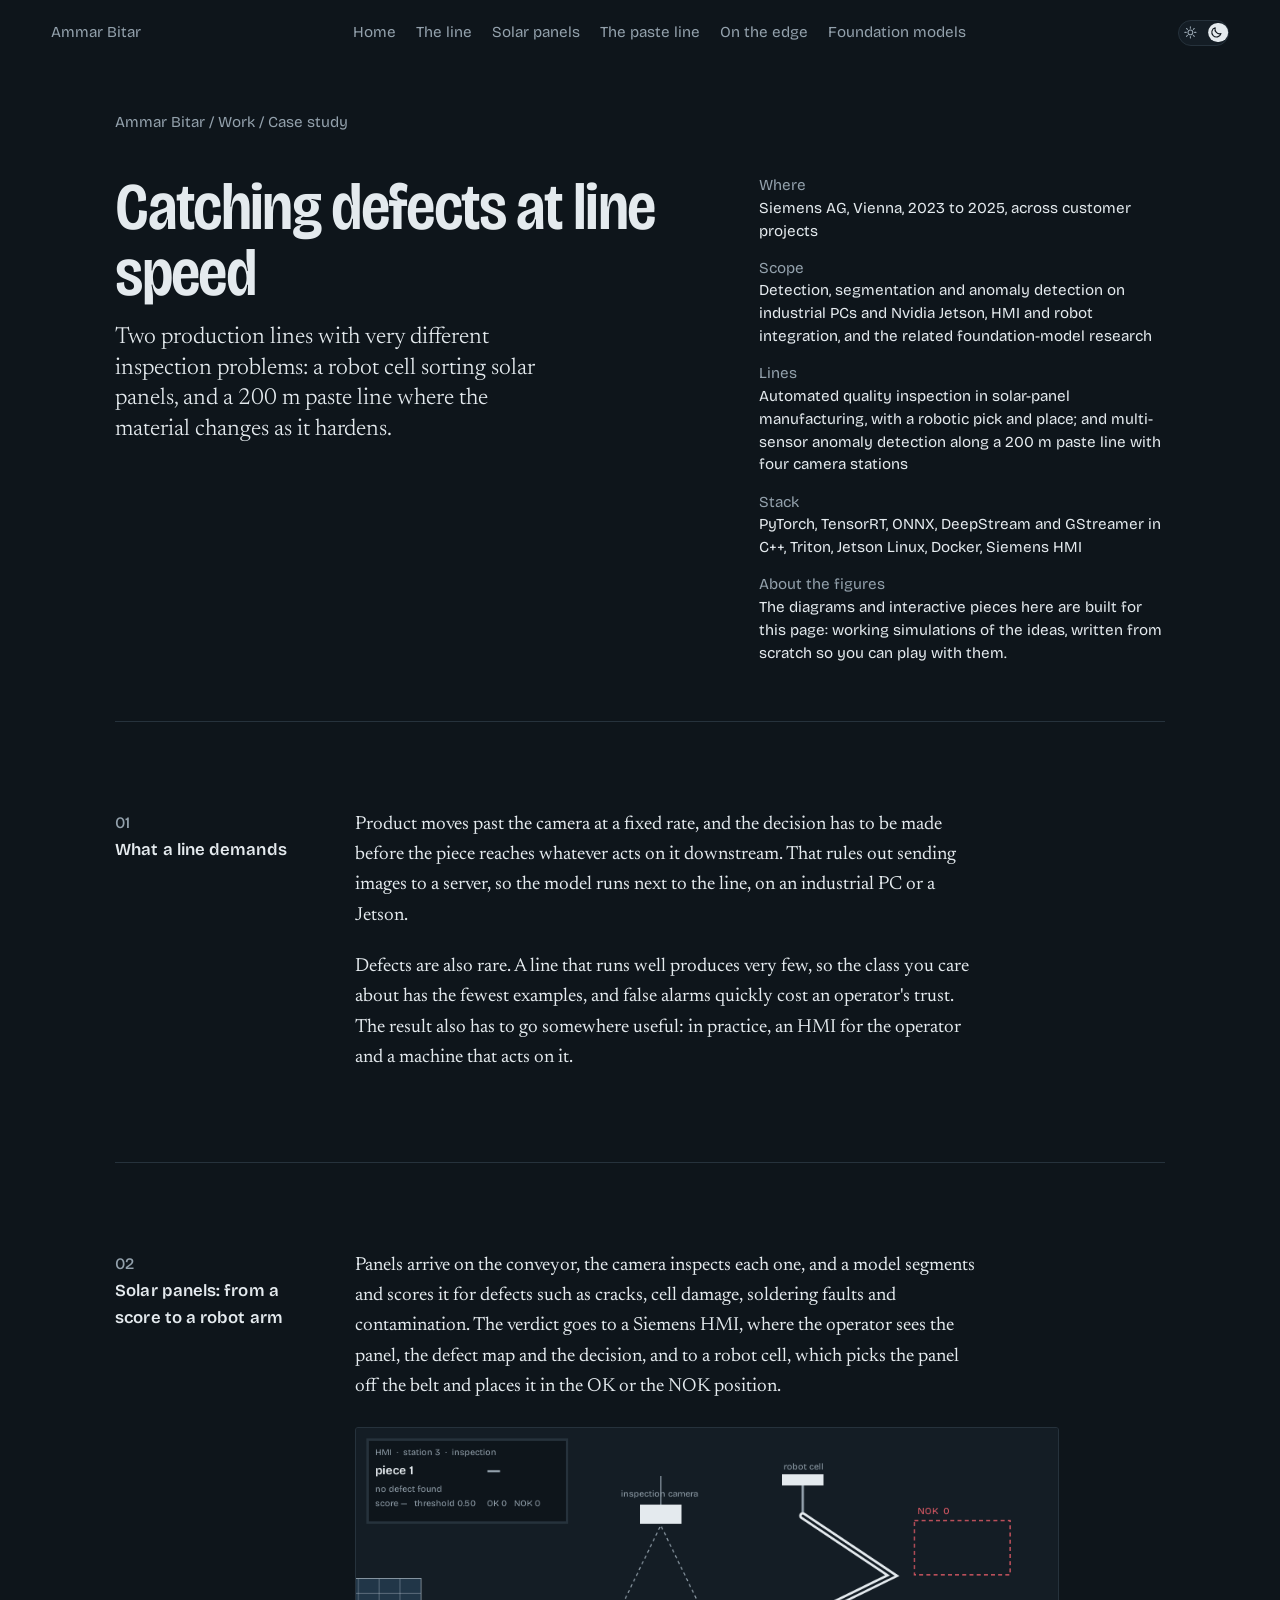
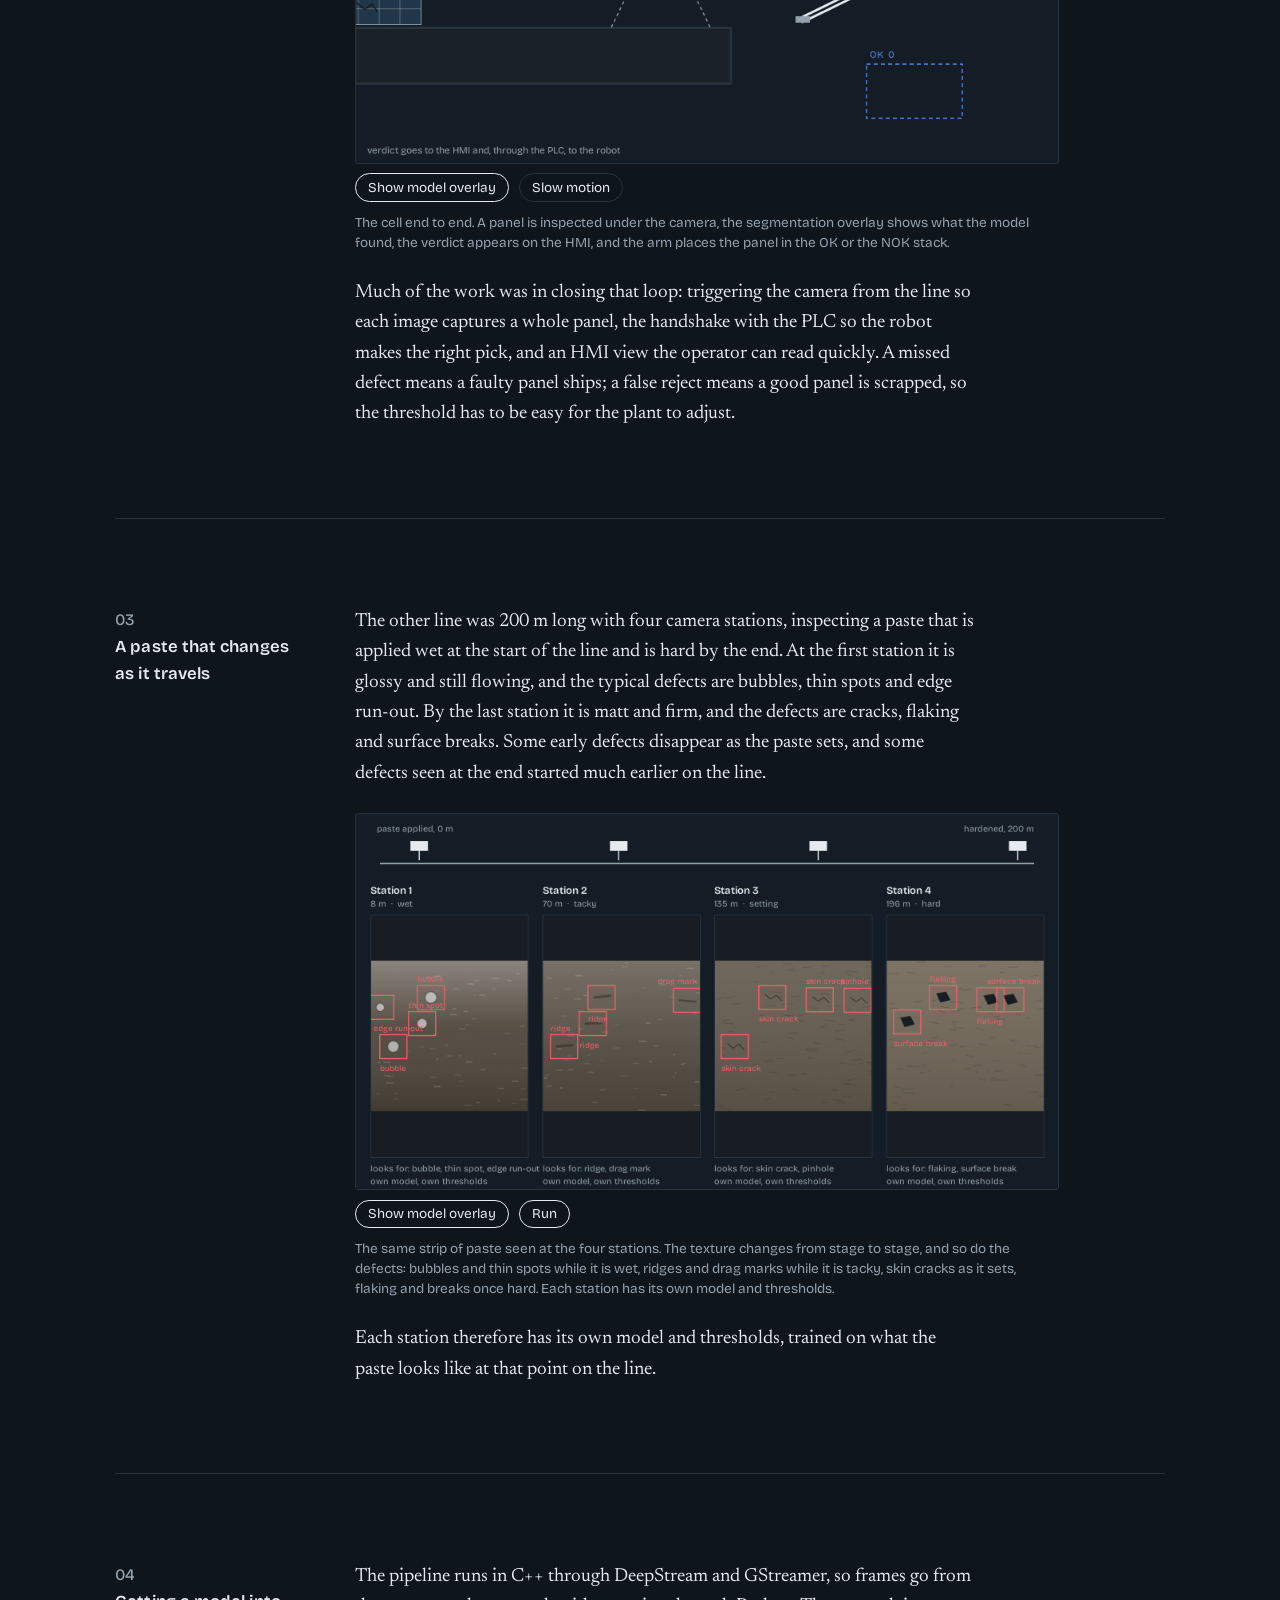
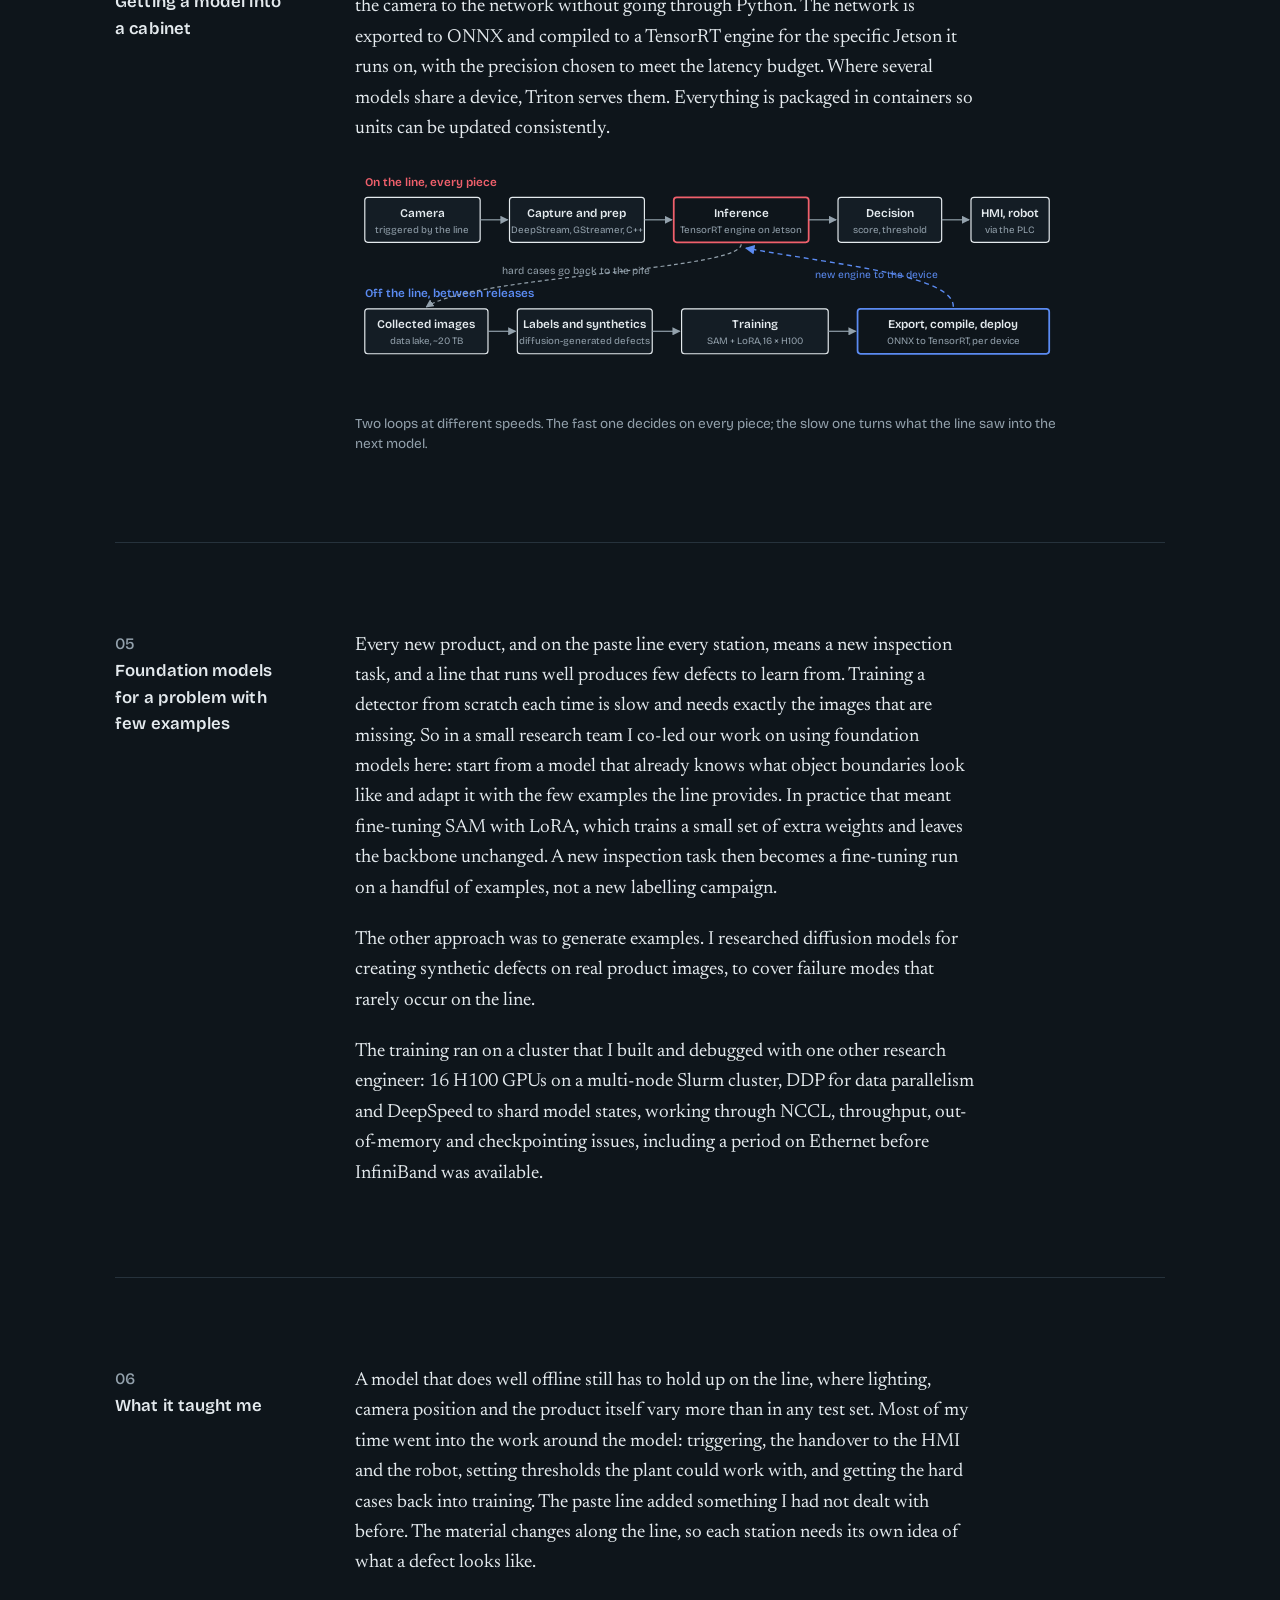
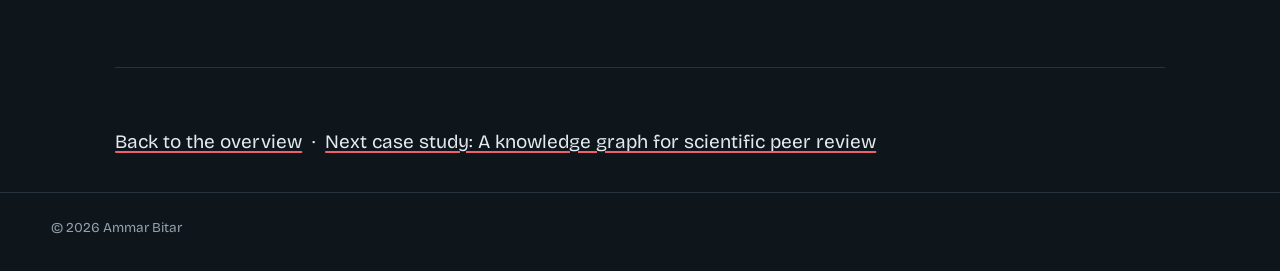
==== commit 5ff01ea2: "Move the theme switch and contact button scripts into assets/site.js The theme switch and floating c" ====
--- a/work/edge-vision.html
+++ b/work/edge-vision.html
@@ -170,76 +170,7 @@
 <footer>
   <span>© 2026 Ammar Bitar</span>
 </footer>
-<script>
-(function(){
-  var root=document.documentElement, btn=document.getElementById('themeBtn');
-  var tc=document.querySelector('meta[name="theme-color"]');
-  function current(){return root.dataset.theme==='light'?'light':'dark'}
-  function sync(){
-    var dark=current()==='dark';
-    btn.setAttribute('aria-checked',dark?'true':'false');
-    if(tc) tc.setAttribute('content',dark?'#0E151B':'#ECEFF1');
-  }
-  sync();
-  btn.addEventListener('click',function(){var n=current()==='dark'?'light':'dark';root.dataset.theme=n;try{localStorage.setItem('theme',n)}catch(e){}sync();window.dispatchEvent(new Event('themechange'))});
-})();
-</script>
-
-<script>
-(function(){
-  var fab=document.getElementById('fab'), btn=document.getElementById('fabBtn'), links=document.getElementById('fabLinks');
-  if(!fab) return;
-  var reduce=window.matchMedia('(prefers-reduced-motion: reduce)').matches;
-  function open(v){ fab.dataset.open=v?'true':'false'; btn.setAttribute('aria-expanded',v?'true':'false'); }
-  btn.addEventListener('click',function(e){ e.stopPropagation(); open(fab.dataset.open!=='true'); burst(18); });
-  document.addEventListener('click',function(e){ if(!fab.contains(e.target)) open(false); });
-  document.addEventListener('keydown',function(e){ if(e.key==='Escape') open(false); });
-  fab.addEventListener('mouseenter',function(){ if(!reduce) burst(8); });
-
-  /* the button sheds ON/OFF events when it moves, like everything else here */
-  var c=document.getElementById('fabSpark'), x=c&&c.getContext('2d'), evs=[], raf=0;
-  function colors(){var cs=getComputedStyle(document.documentElement);return[cs.getPropertyValue('--on').trim(),cs.getPropertyValue('--off').trim()]}
-  function burst(n){
-    if(!x||reduce) return;
-    var r=c.width, b=c.height;
-    for(var i=0;i<n;i++){
-      var a=Math.PI*(0.75+Math.random()*0.9), s=1.2+Math.random()*3.4;
-      evs.push({x:r-60+Math.random()*26,y:b-40+Math.random()*16,vx:Math.cos(a)*s,vy:Math.sin(a)*s-1.1,p:Math.random()<.5?0:1,e:1});
-    }
-    if(!raf) raf=requestAnimationFrame(tick);
-  }
-  function tick(){
-    var cl=colors(); x.clearRect(0,0,c.width,c.height);
-    for(var i=evs.length-1;i>=0;i--){
-      var e=evs[i]; e.x+=e.vx; e.y+=e.vy; e.vy+=0.11; e.e*=0.955;
-      if(e.e<0.06||e.y>c.height+20){ evs.splice(i,1); continue; }
-      x.globalAlpha=e.e; x.fillStyle=cl[e.p]; x.fillRect(e.x,e.y,5,5);
-    }
-    x.globalAlpha=1;
-    raf = evs.length ? requestAnimationFrame(tick) : 0;
-  }
-  var lastY=window.scrollY, acc=0;
-  window.addEventListener('scroll',function(){
-    var dy=Math.abs(window.scrollY-lastY); lastY=window.scrollY; acc+=dy;
-    if(acc>900){ acc=0; burst(6); }
-  },{passive:true});
-
-  /* stay off the first screen, which already has the nav's Contact link,
-     and step aside once the real contact section is on screen */
-  var away={}, watch={top:document.querySelector('.hero, .cs-head'), contact:document.getElementById('contact')};
-  if('IntersectionObserver' in window){
-    Object.keys(watch).forEach(function(k){
-      if(!watch[k]) return;
-      new IntersectionObserver(function(es){
-        away[k]=es[0].isIntersecting;
-        var t=away.top||away.contact;
-        fab.classList.toggle('tucked',t);
-        if(t) open(false);
-      },{threshold:k==='contact'?.25:0}).observe(watch[k]);
-    });
-  }
-})();
-</script>
+<script src="../assets/site.js"></script>
 <script>
 (function(){
   function col(){var cs=getComputedStyle(document.documentElement);return{ink:cs.getPropertyValue('--ink').trim(),on:cs.getPropertyValue('--on').trim(),off:cs.getPropertyValue('--off').trim(),mut:cs.getPropertyValue('--muted').trim(),p2:cs.getPropertyValue('--paper-2').trim(),rule:cs.getPropertyValue('--rule').trim(),paper:cs.getPropertyValue('--paper').trim()}}
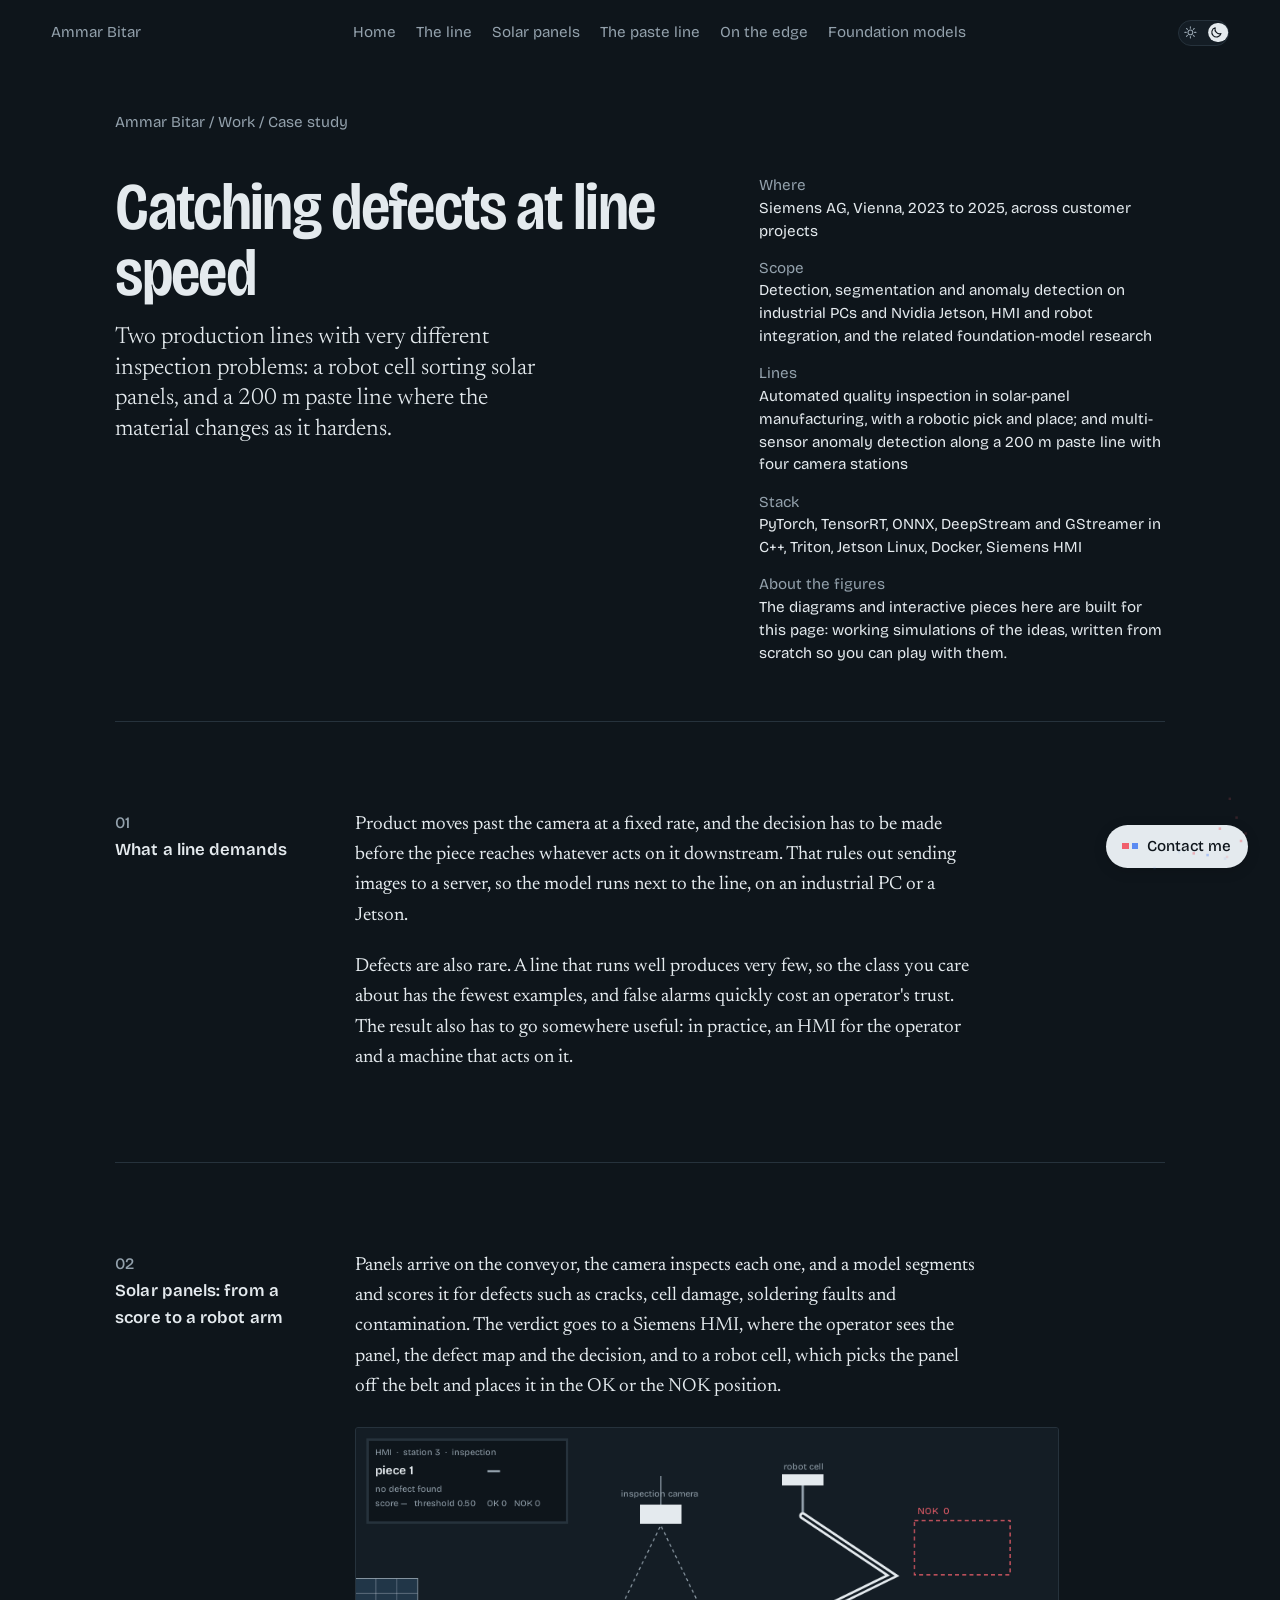
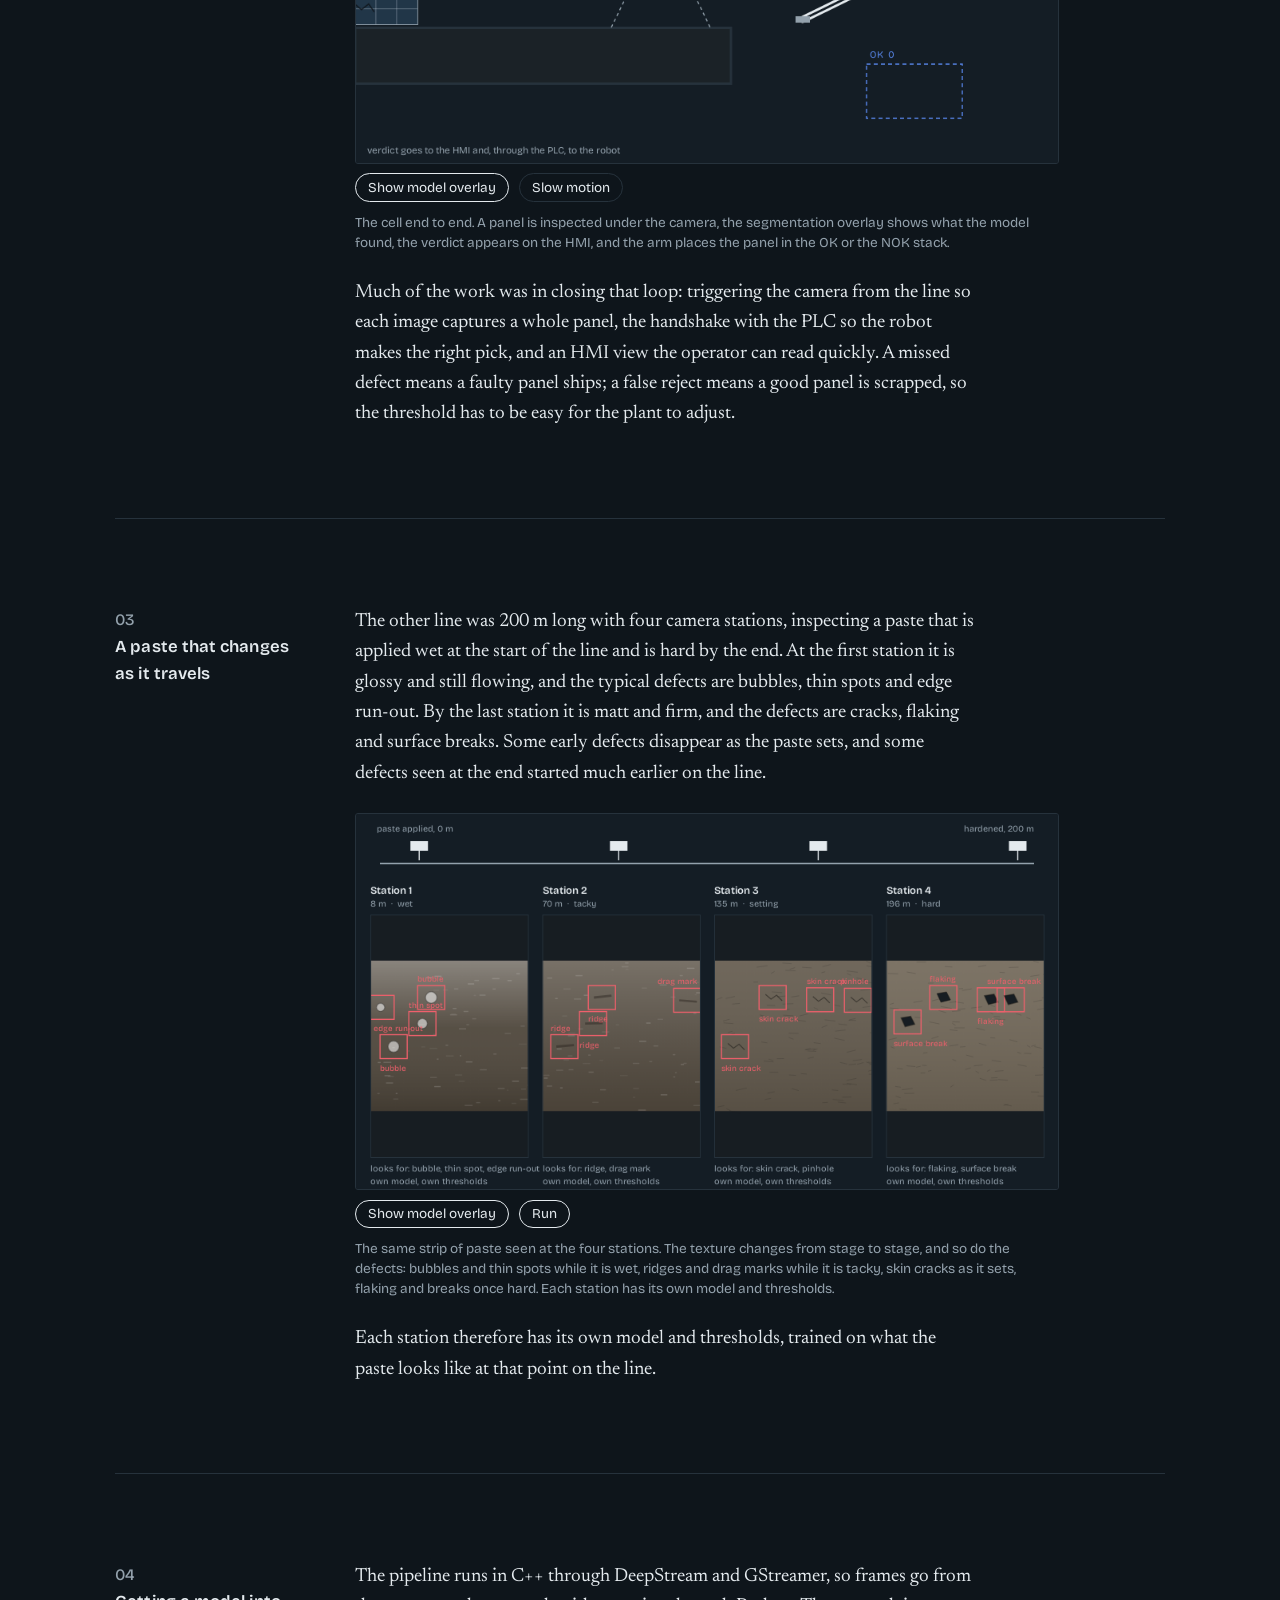
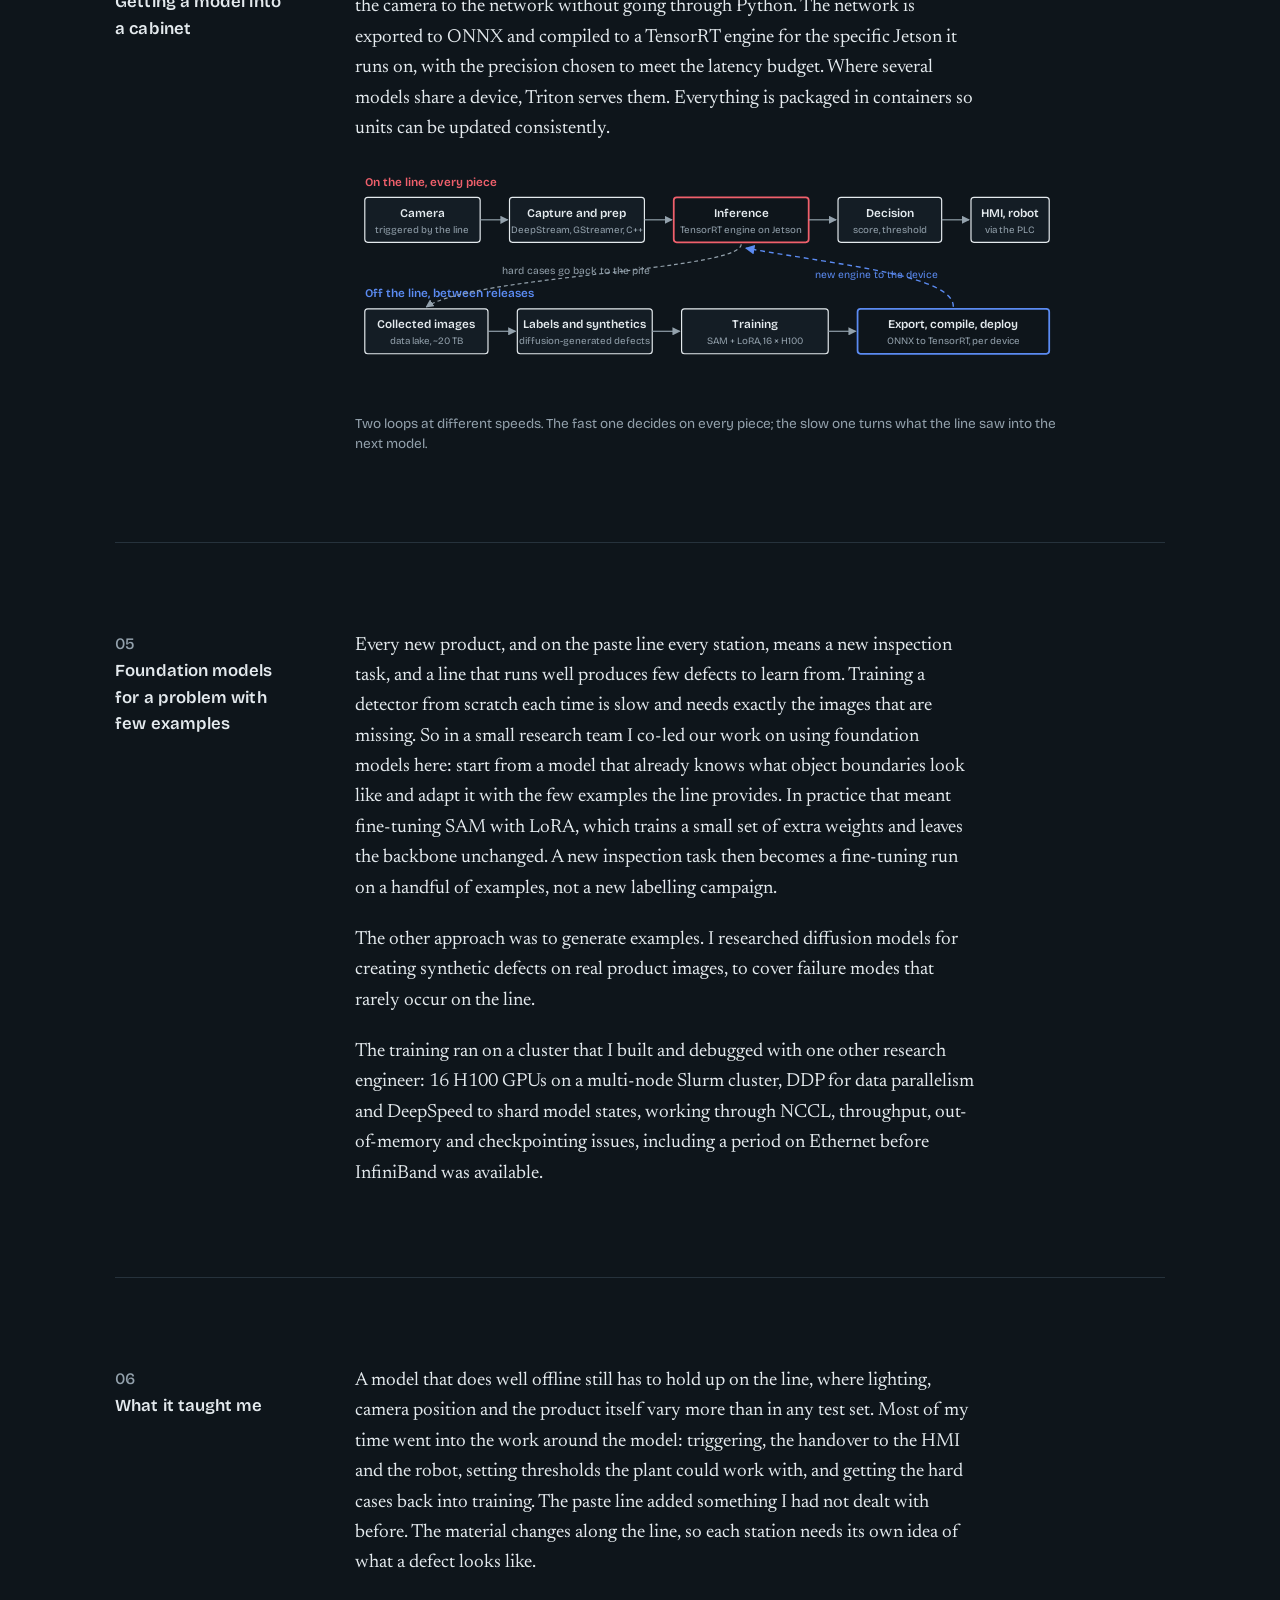
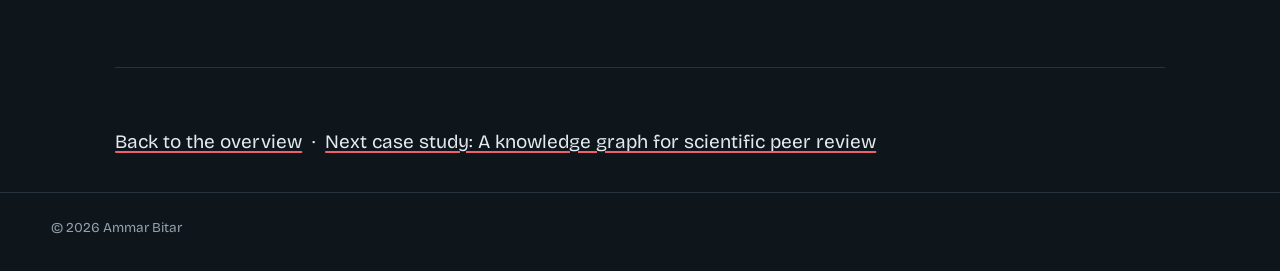
==== commit 9afe1982: "Defer site.js so it no longer blocks rendering Loaded as a plain script, site.js counted as render-b" ====
--- a/work/edge-vision.html
+++ b/work/edge-vision.html
@@ -170,7 +170,7 @@
 <footer>
   <span>© 2026 Ammar Bitar</span>
 </footer>
-<script src="../assets/site.js"></script>
+<script src="../assets/site.js" defer></script>
 <script>
 (function(){
   function col(){var cs=getComputedStyle(document.documentElement);return{ink:cs.getPropertyValue('--ink').trim(),on:cs.getPropertyValue('--on').trim(),off:cs.getPropertyValue('--off').trim(),mut:cs.getPropertyValue('--muted').trim(),p2:cs.getPropertyValue('--paper-2').trim(),rule:cs.getPropertyValue('--rule').trim(),paper:cs.getPropertyValue('--paper').trim()}}
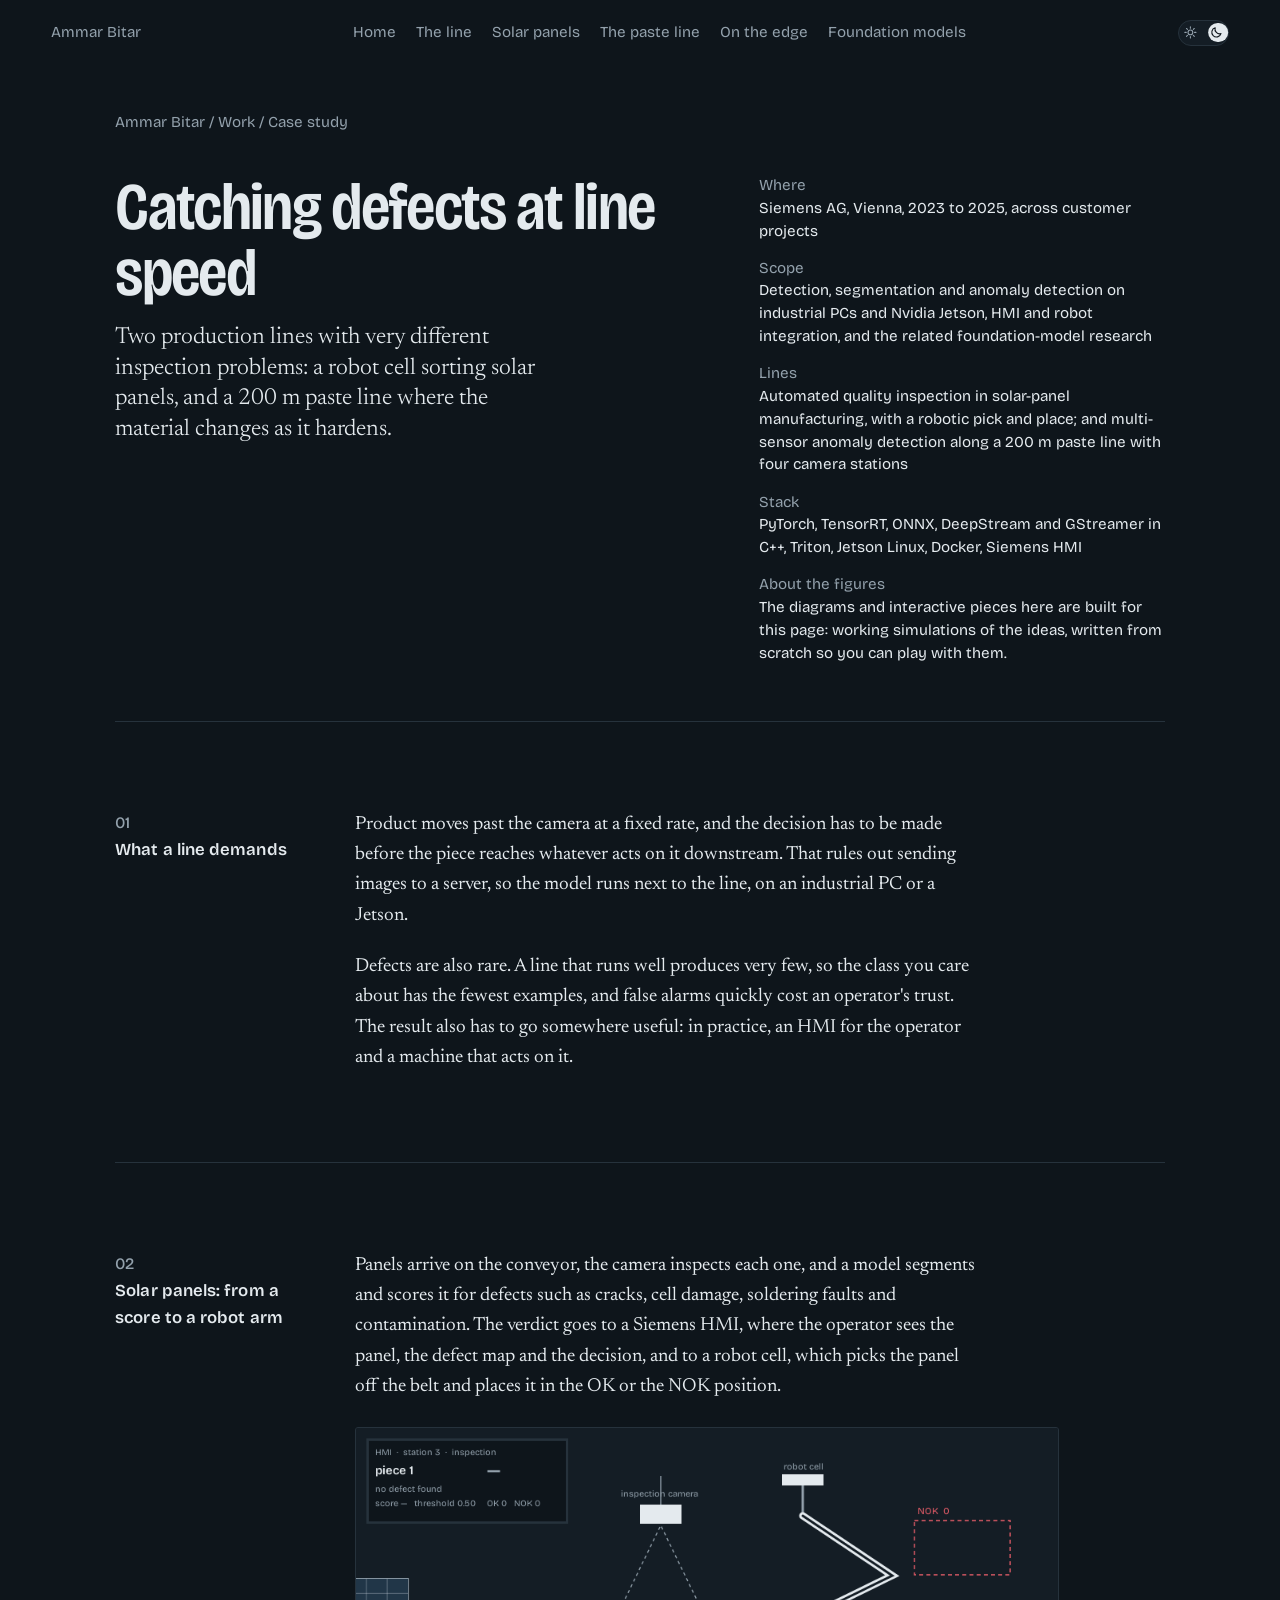
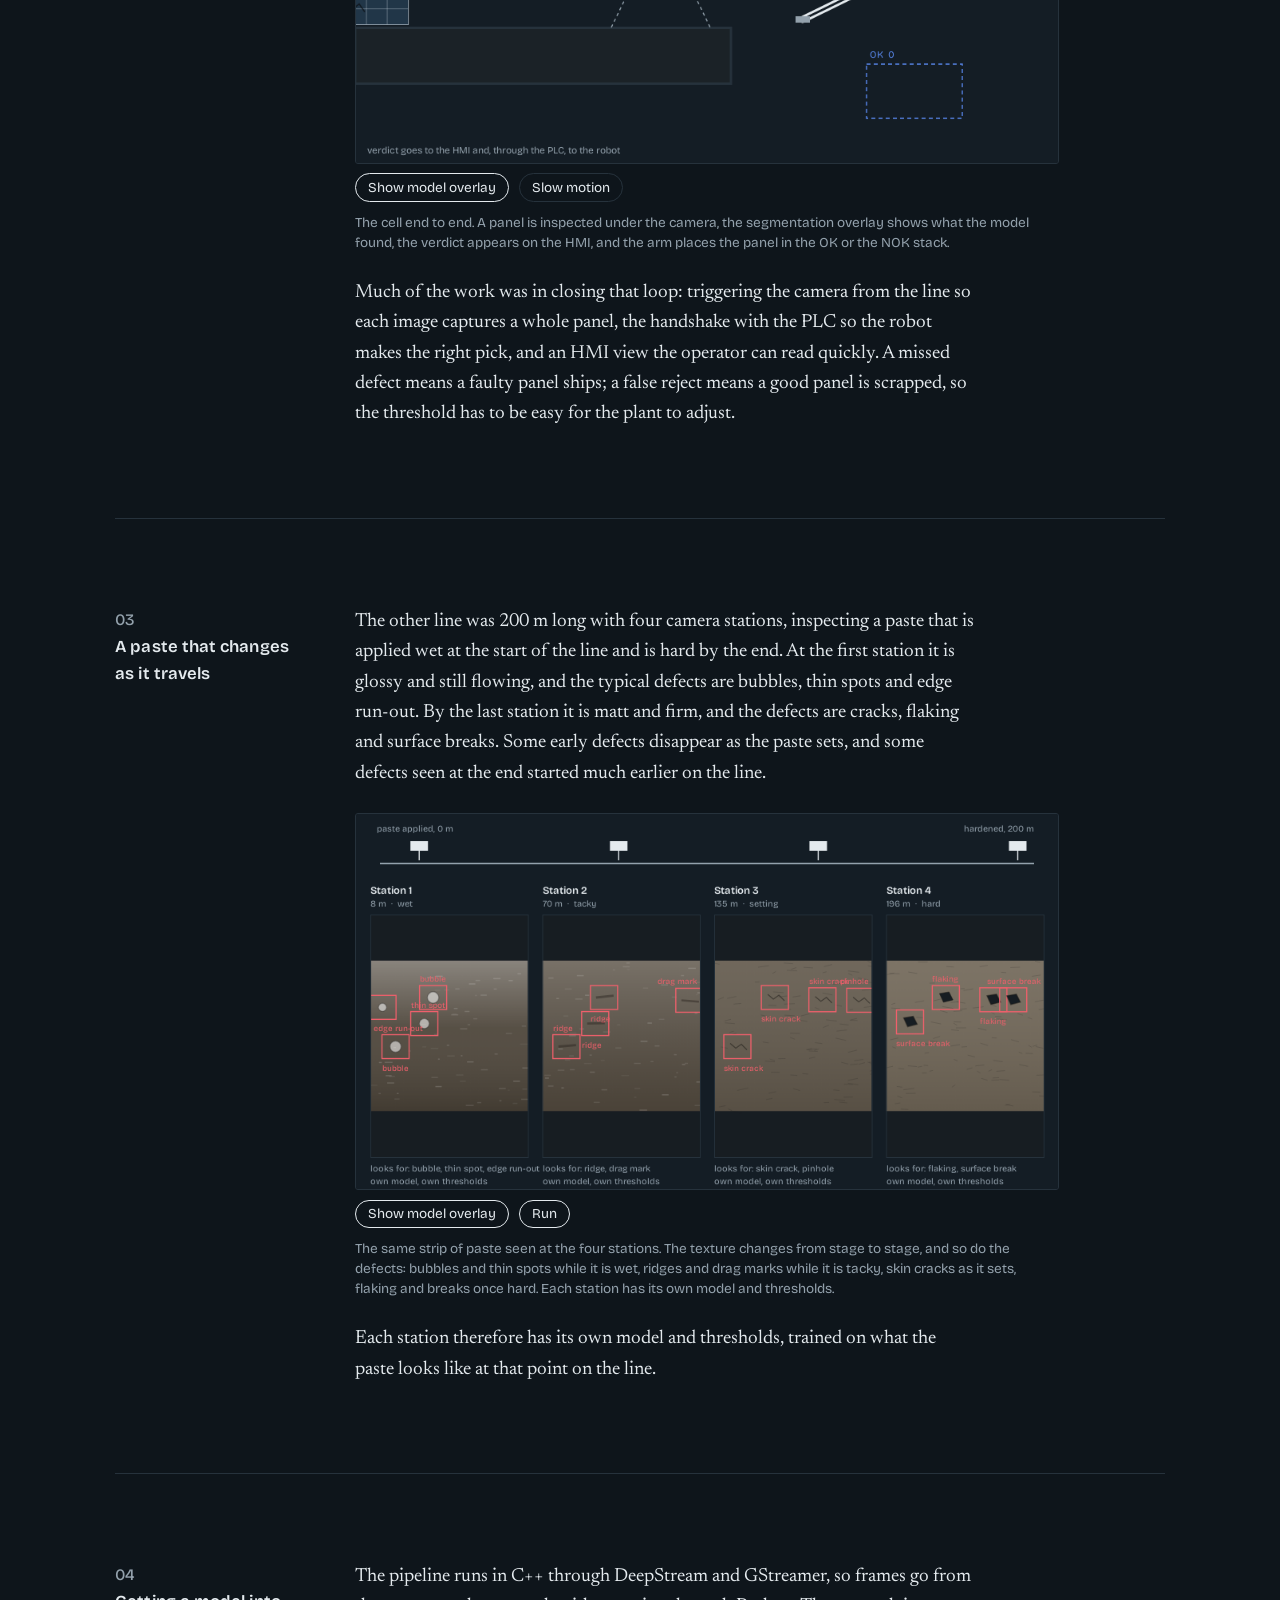
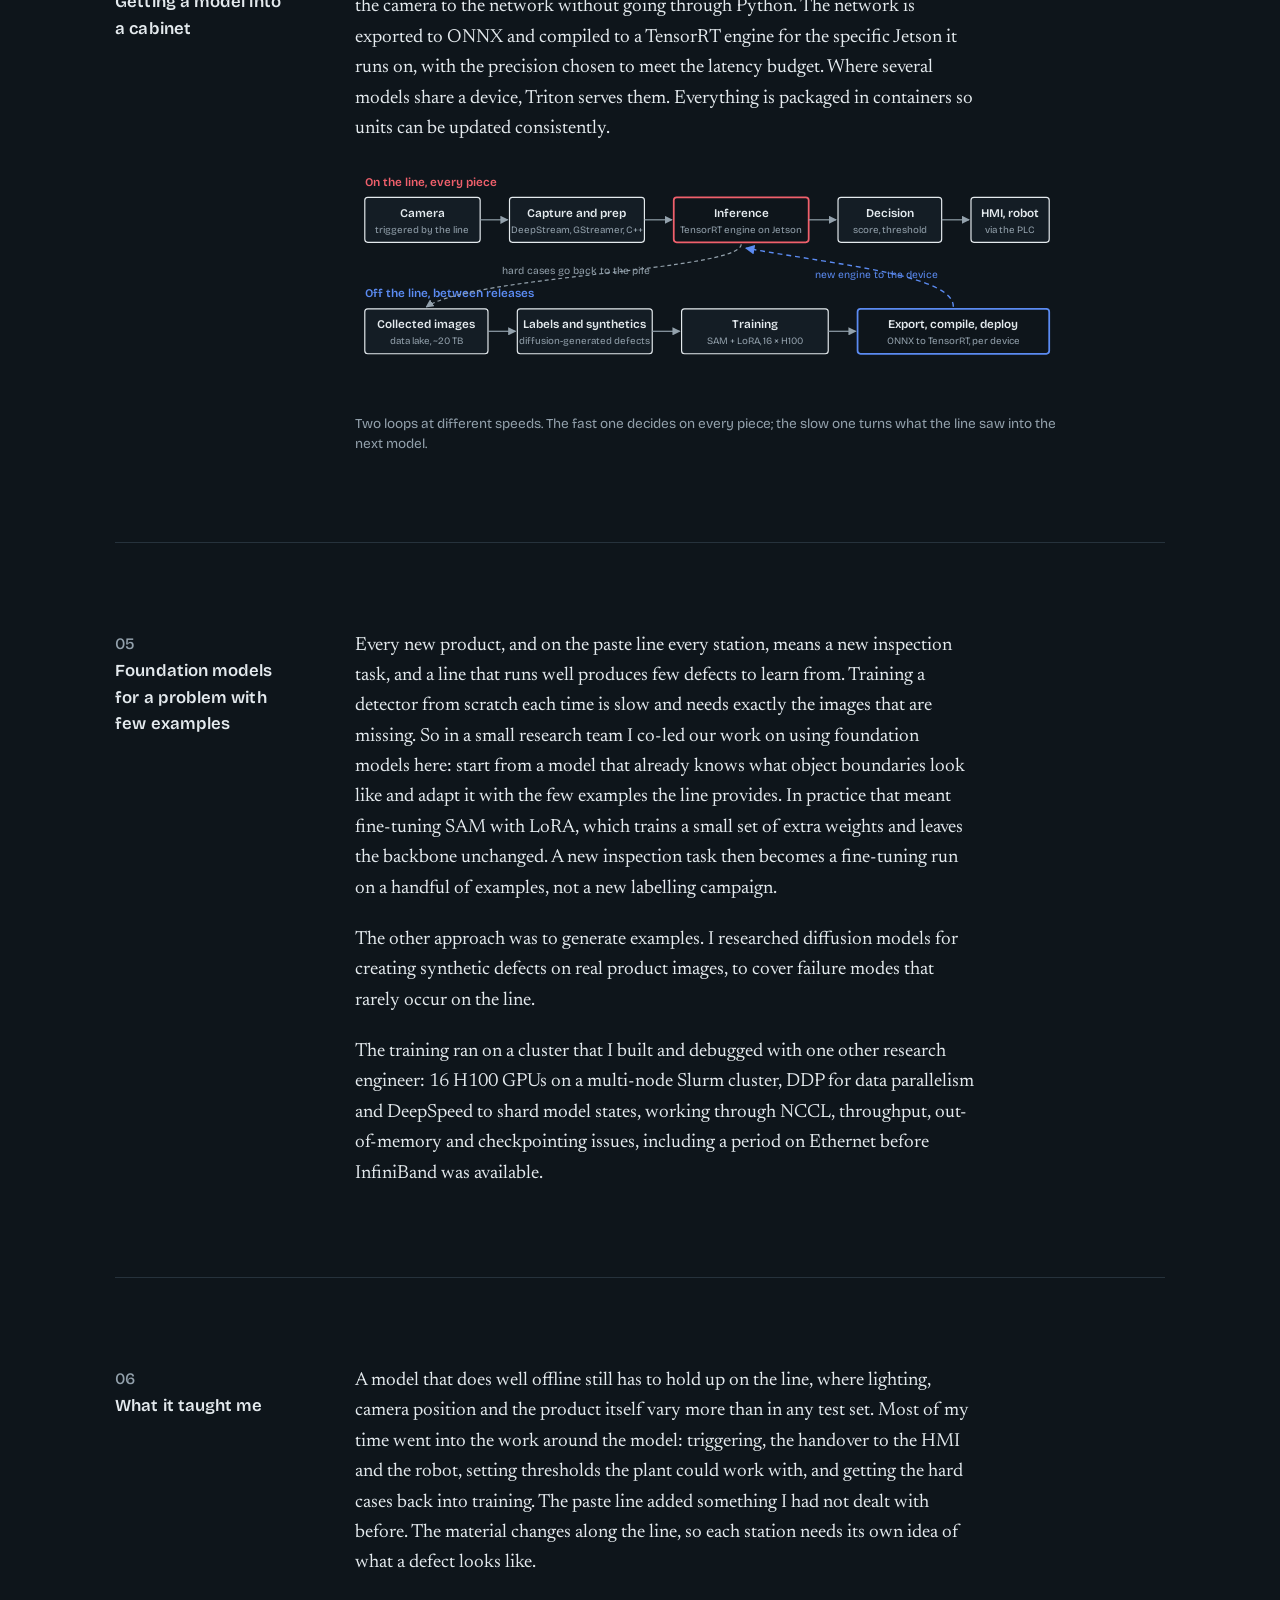
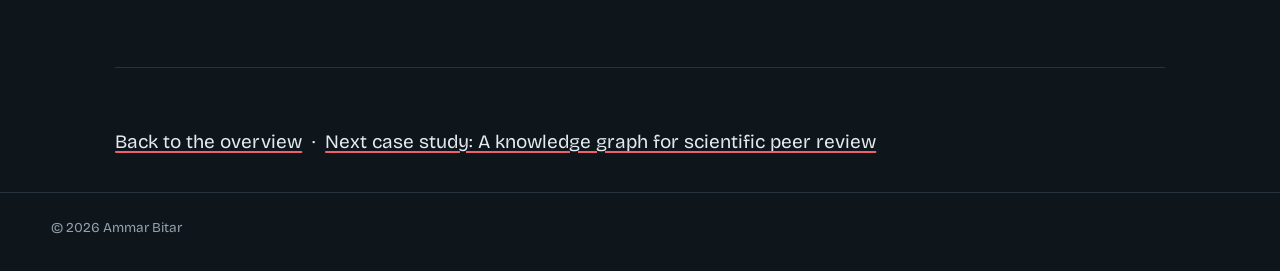
==== commit fb36a69a: "Add GoatCounter analytics to every page Cookieless page counts via the snippet from the ammarbitar.g" ====
--- a/work/edge-vision.html
+++ b/work/edge-vision.html
@@ -377,5 +377,7 @@
 })();
 </script>
 
+<script data-goatcounter="https://ammarbitar.goatcounter.com/count"
+        async src="//gc.zgo.at/count.js"></script>
 </body>
 </html>
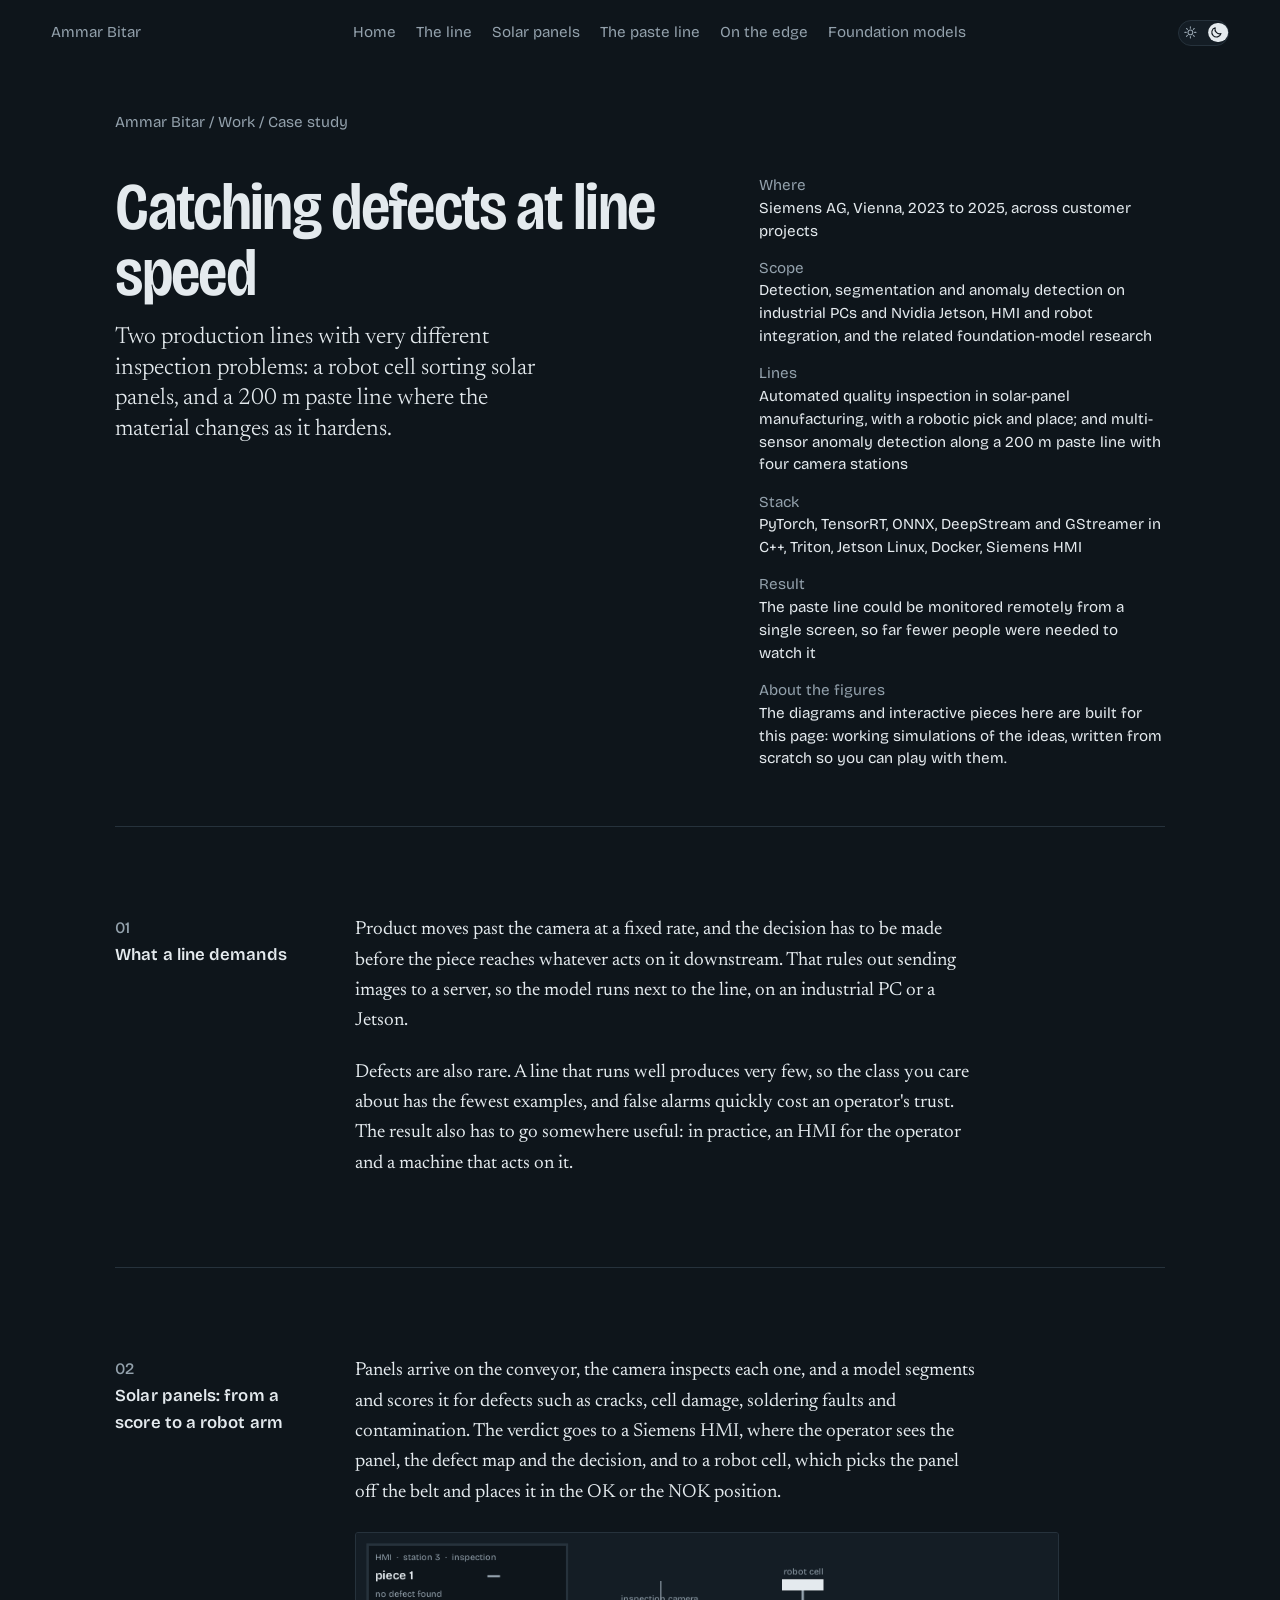
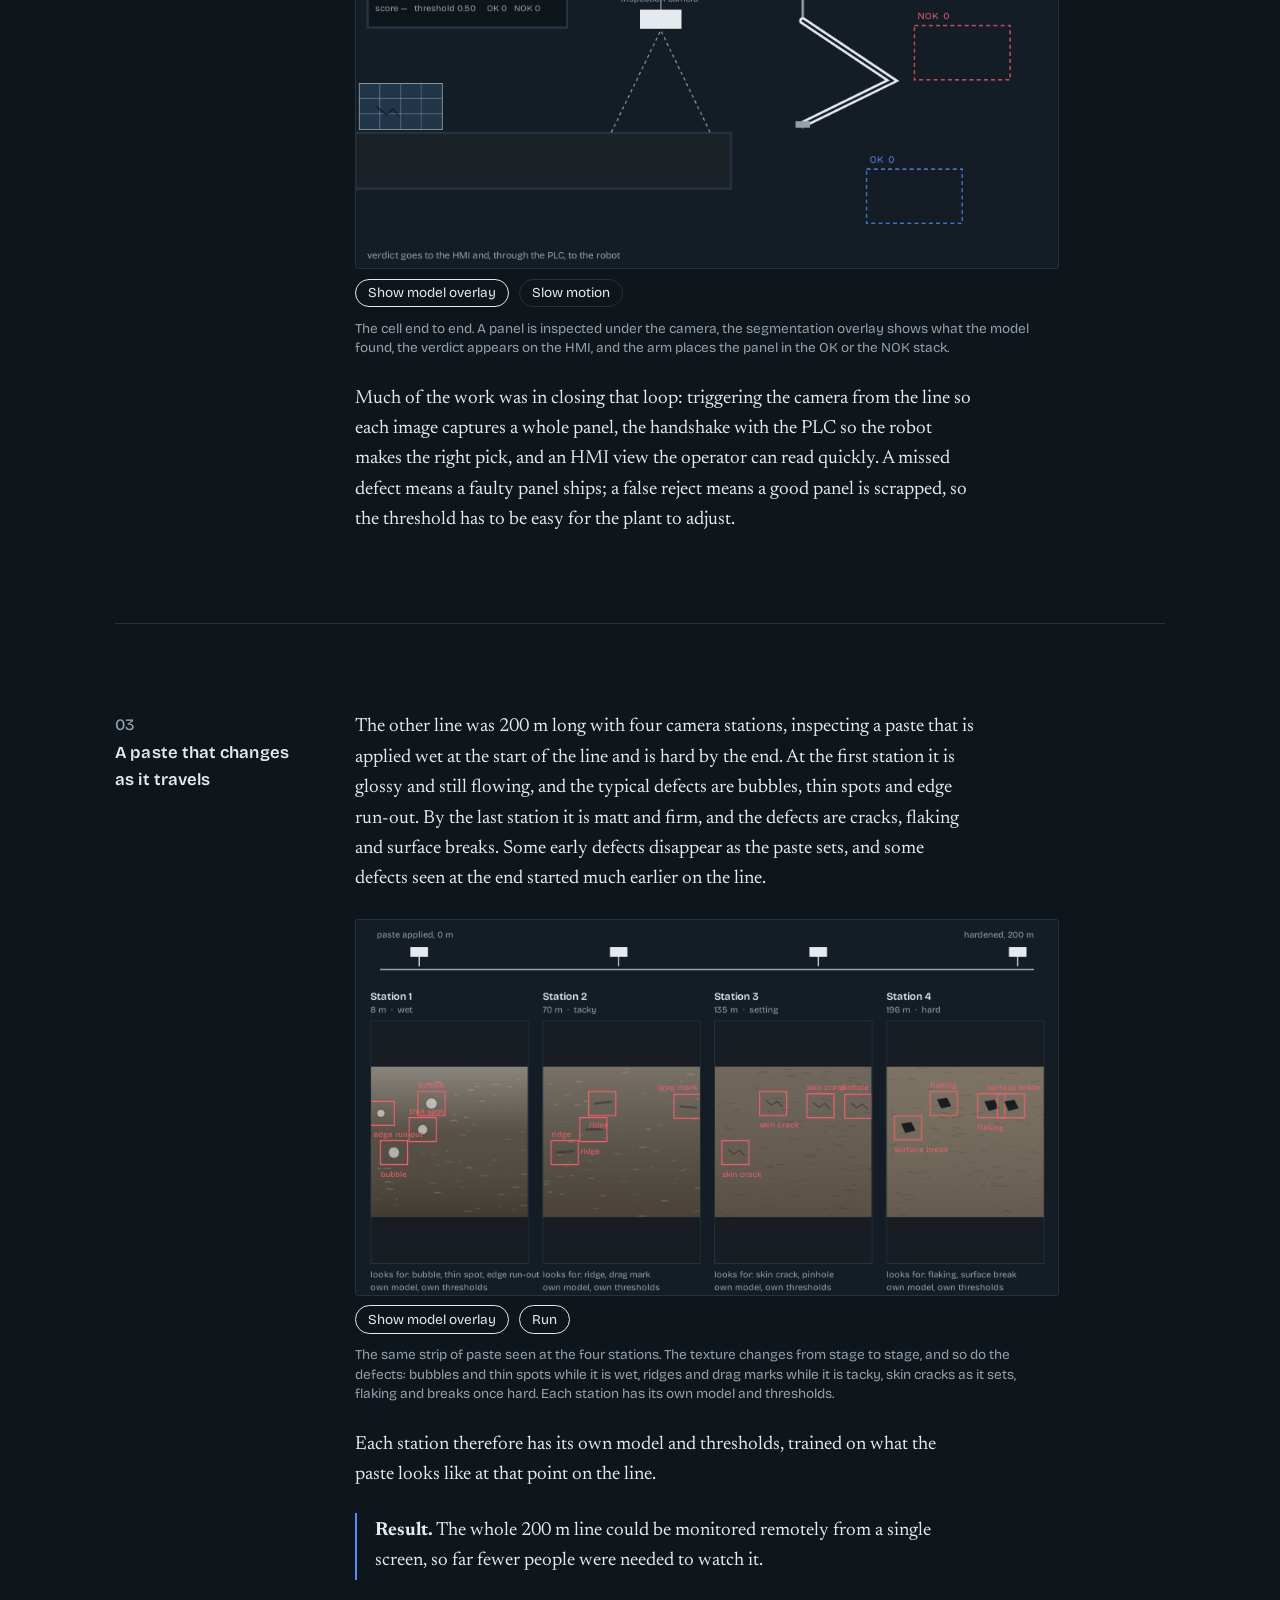
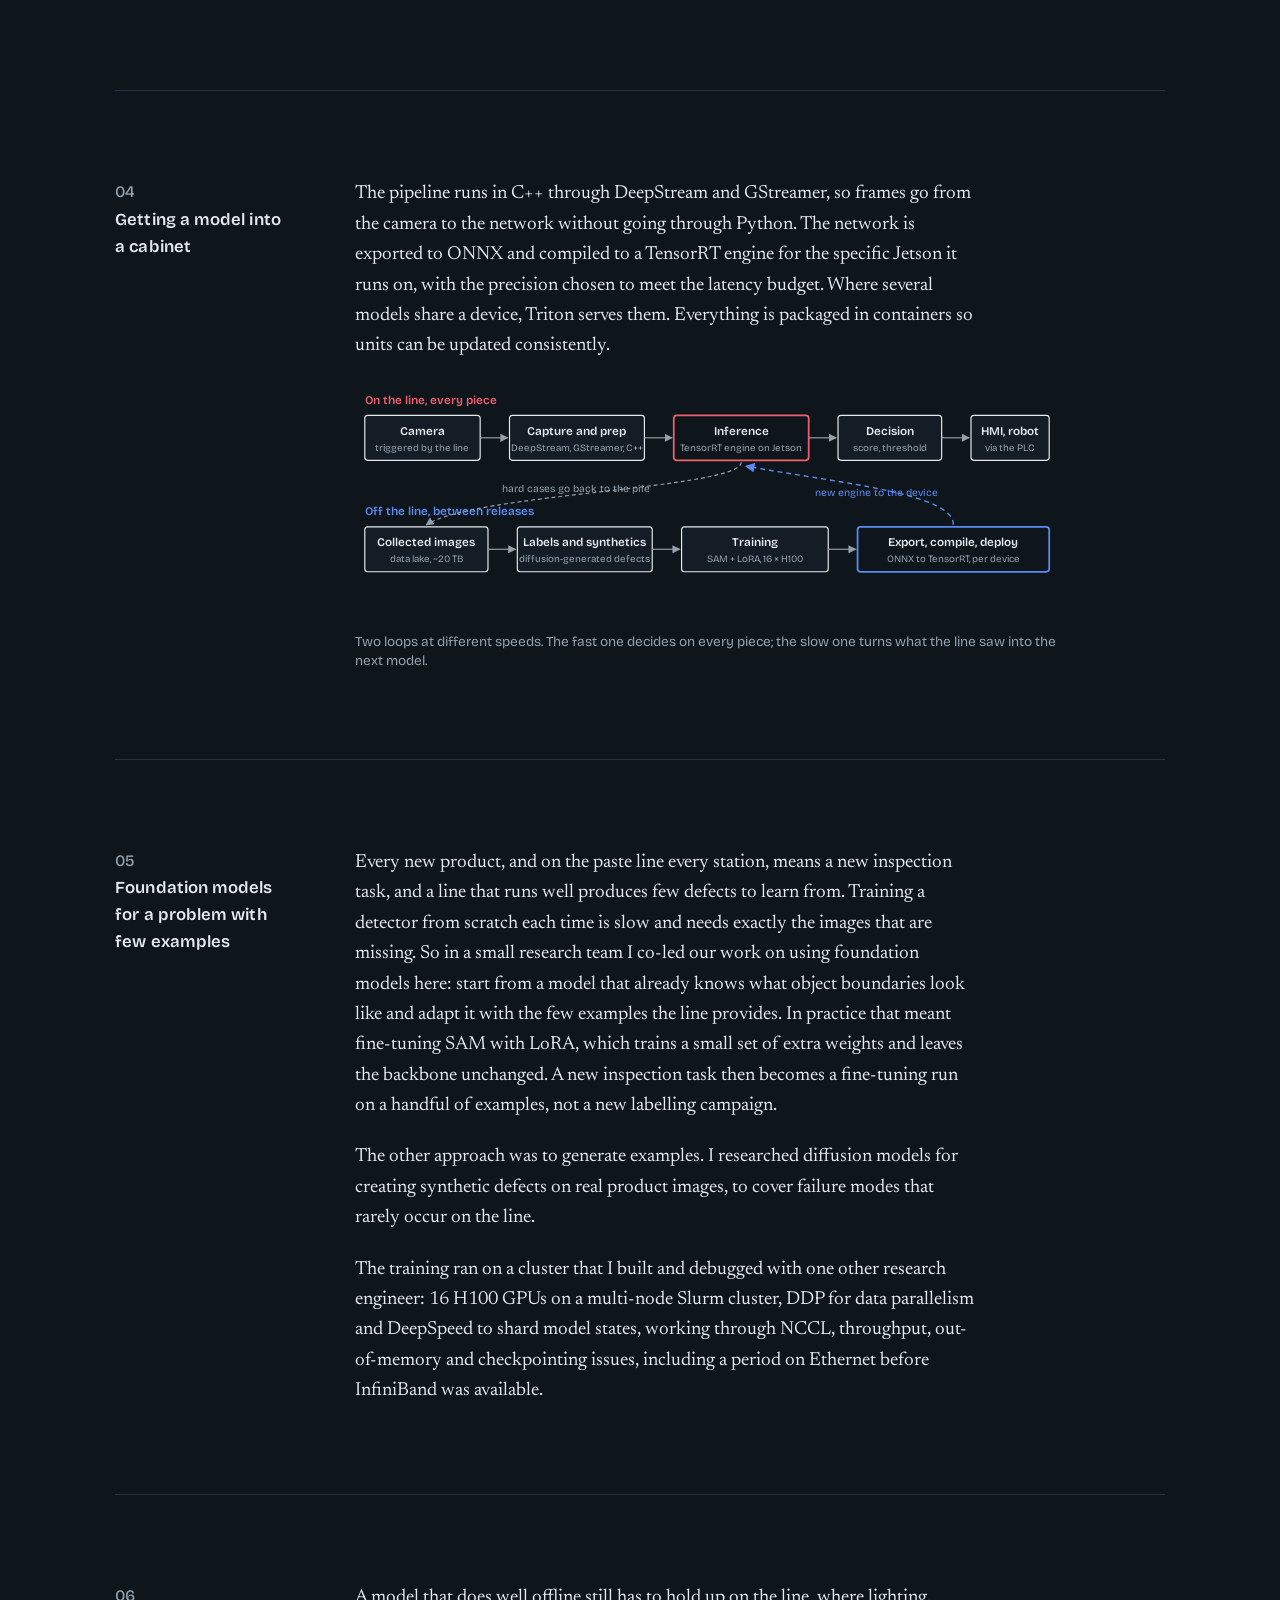
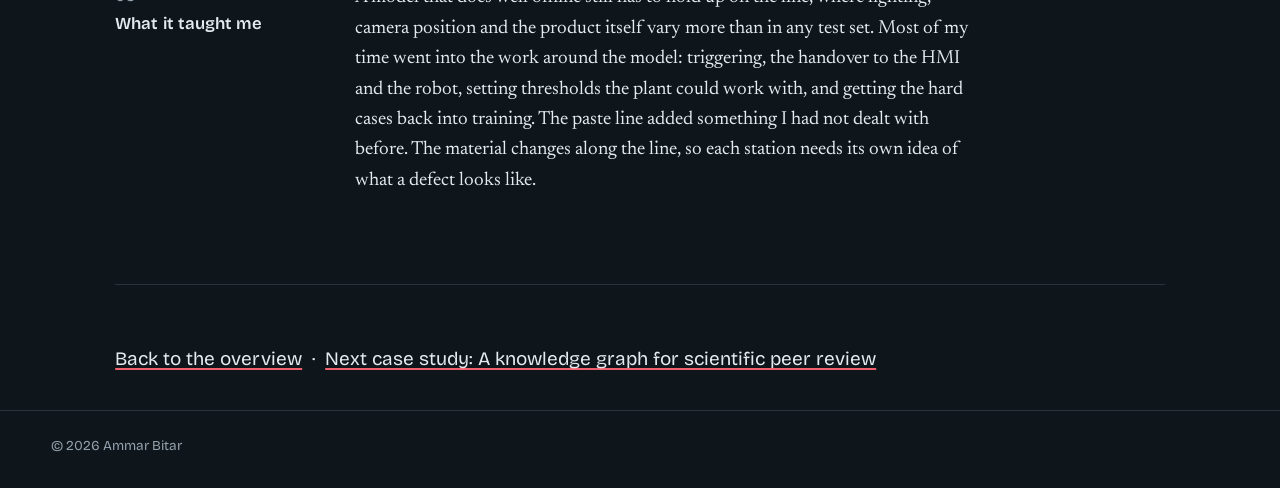
==== commit 1955014a: "State the paste-line result in the Siemens case study The case study described both lines but never " ====
--- a/work/edge-vision.html
+++ b/work/edge-vision.html
@@ -53,6 +53,7 @@
       <dt>Scope</dt><dd>Detection, segmentation and anomaly detection on industrial PCs and Nvidia Jetson, HMI and robot integration, and the related foundation-model research</dd>
       <dt>Lines</dt><dd>Automated quality inspection in solar-panel manufacturing, with a robotic pick and place; and multi-sensor anomaly detection along a 200 m paste line with four camera stations</dd>
       <dt>Stack</dt><dd>PyTorch, TensorRT, ONNX, DeepStream and GStreamer in C++, Triton, Jetson Linux, Docker, Siemens HMI</dd>
+      <dt>Result</dt><dd>The paste line could be monitored remotely from a single screen, so far fewer people were needed to watch it</dd>
       <dt>About the figures</dt><dd>The diagrams and interactive pieces here are built for this page: working simulations of the ideas, written from scratch so you can play with them.</dd>
     </dl>
   </div>
@@ -94,6 +95,9 @@
         <figcaption>The same strip of paste seen at the four stations. The texture changes from stage to stage, and so do the defects: bubbles and thin spots while it is wet, ridges and drag marks while it is tacky, skin cracks as it sets, flaking and breaks once hard. Each station has its own model and thresholds.</figcaption>
       </figure>
       <p>Each station therefore has its own model and thresholds, trained on what the paste looks like at that point on the line.</p>
+      <div class="callout">
+        <p><strong>Result.</strong> The whole 200 m line could be monitored remotely from a single screen, so far fewer people were needed to watch it.</p>
+      </div>
     </div>
   </section>
 
